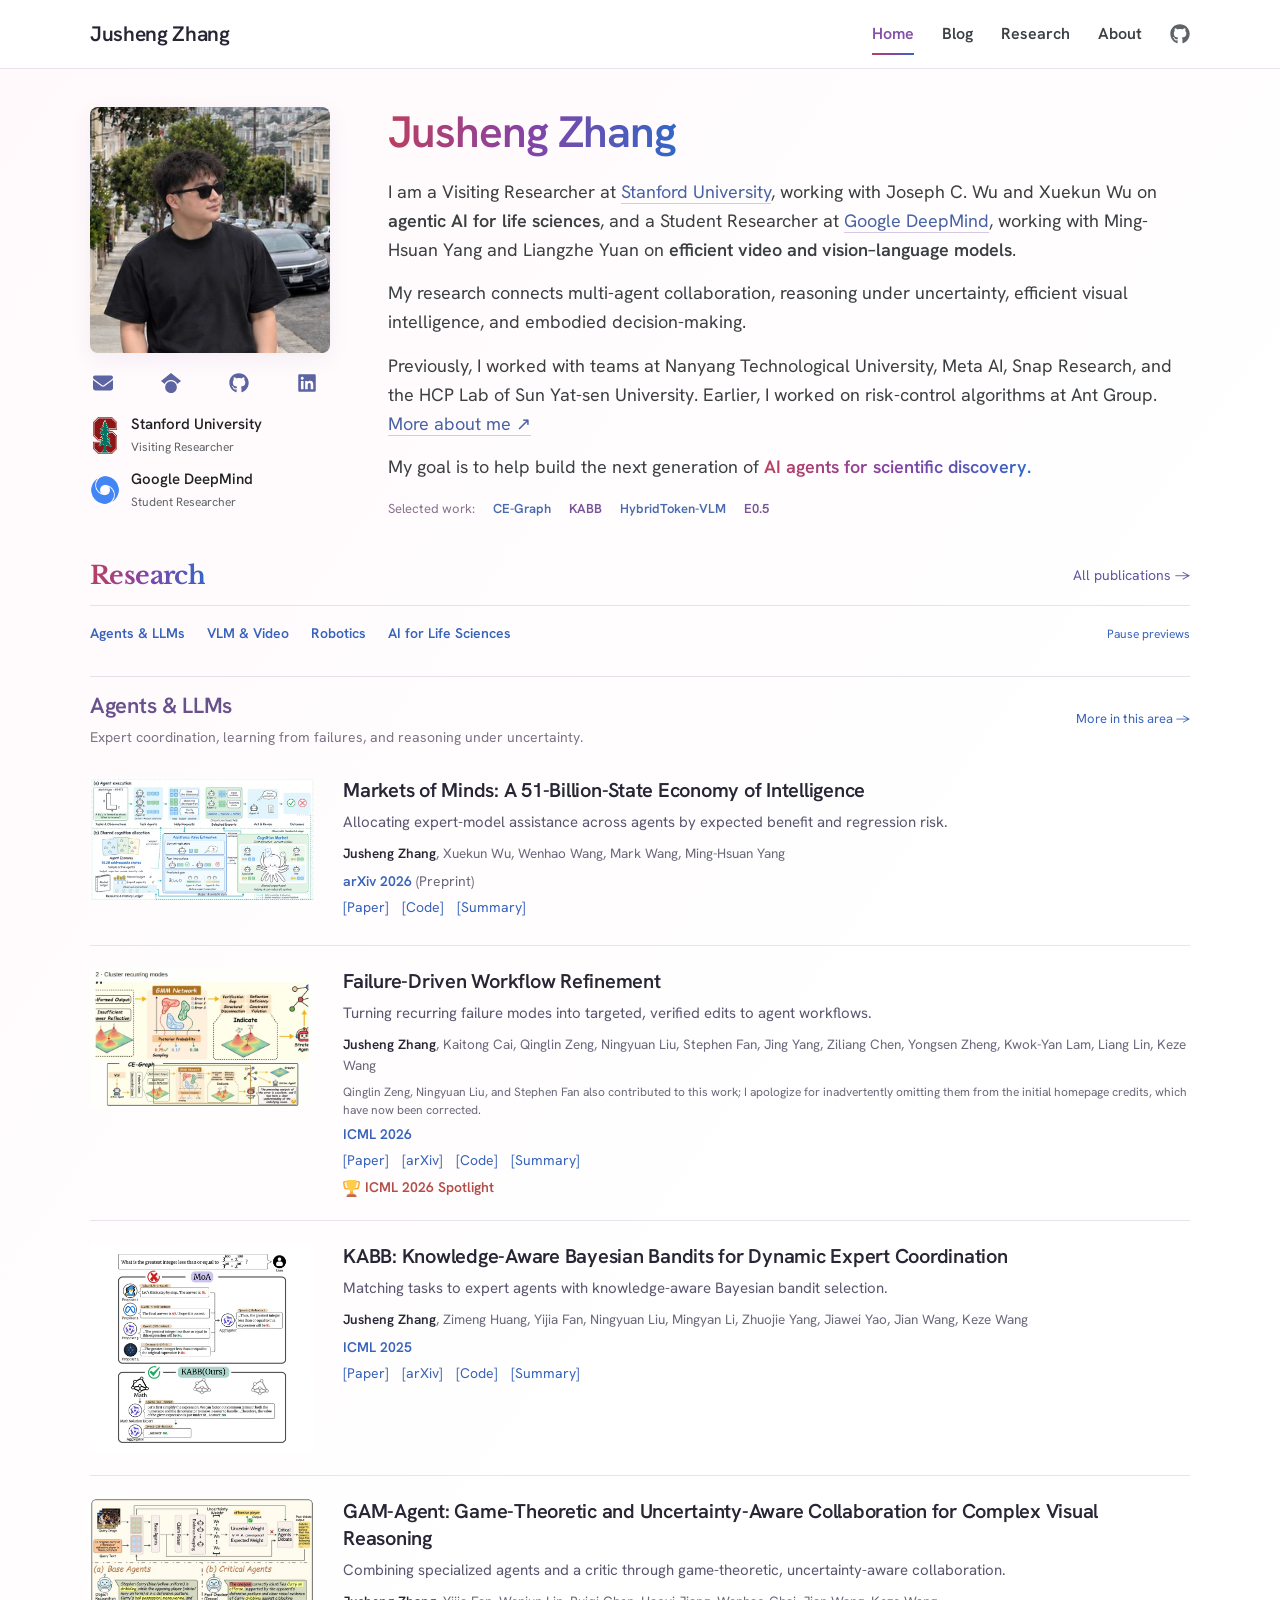
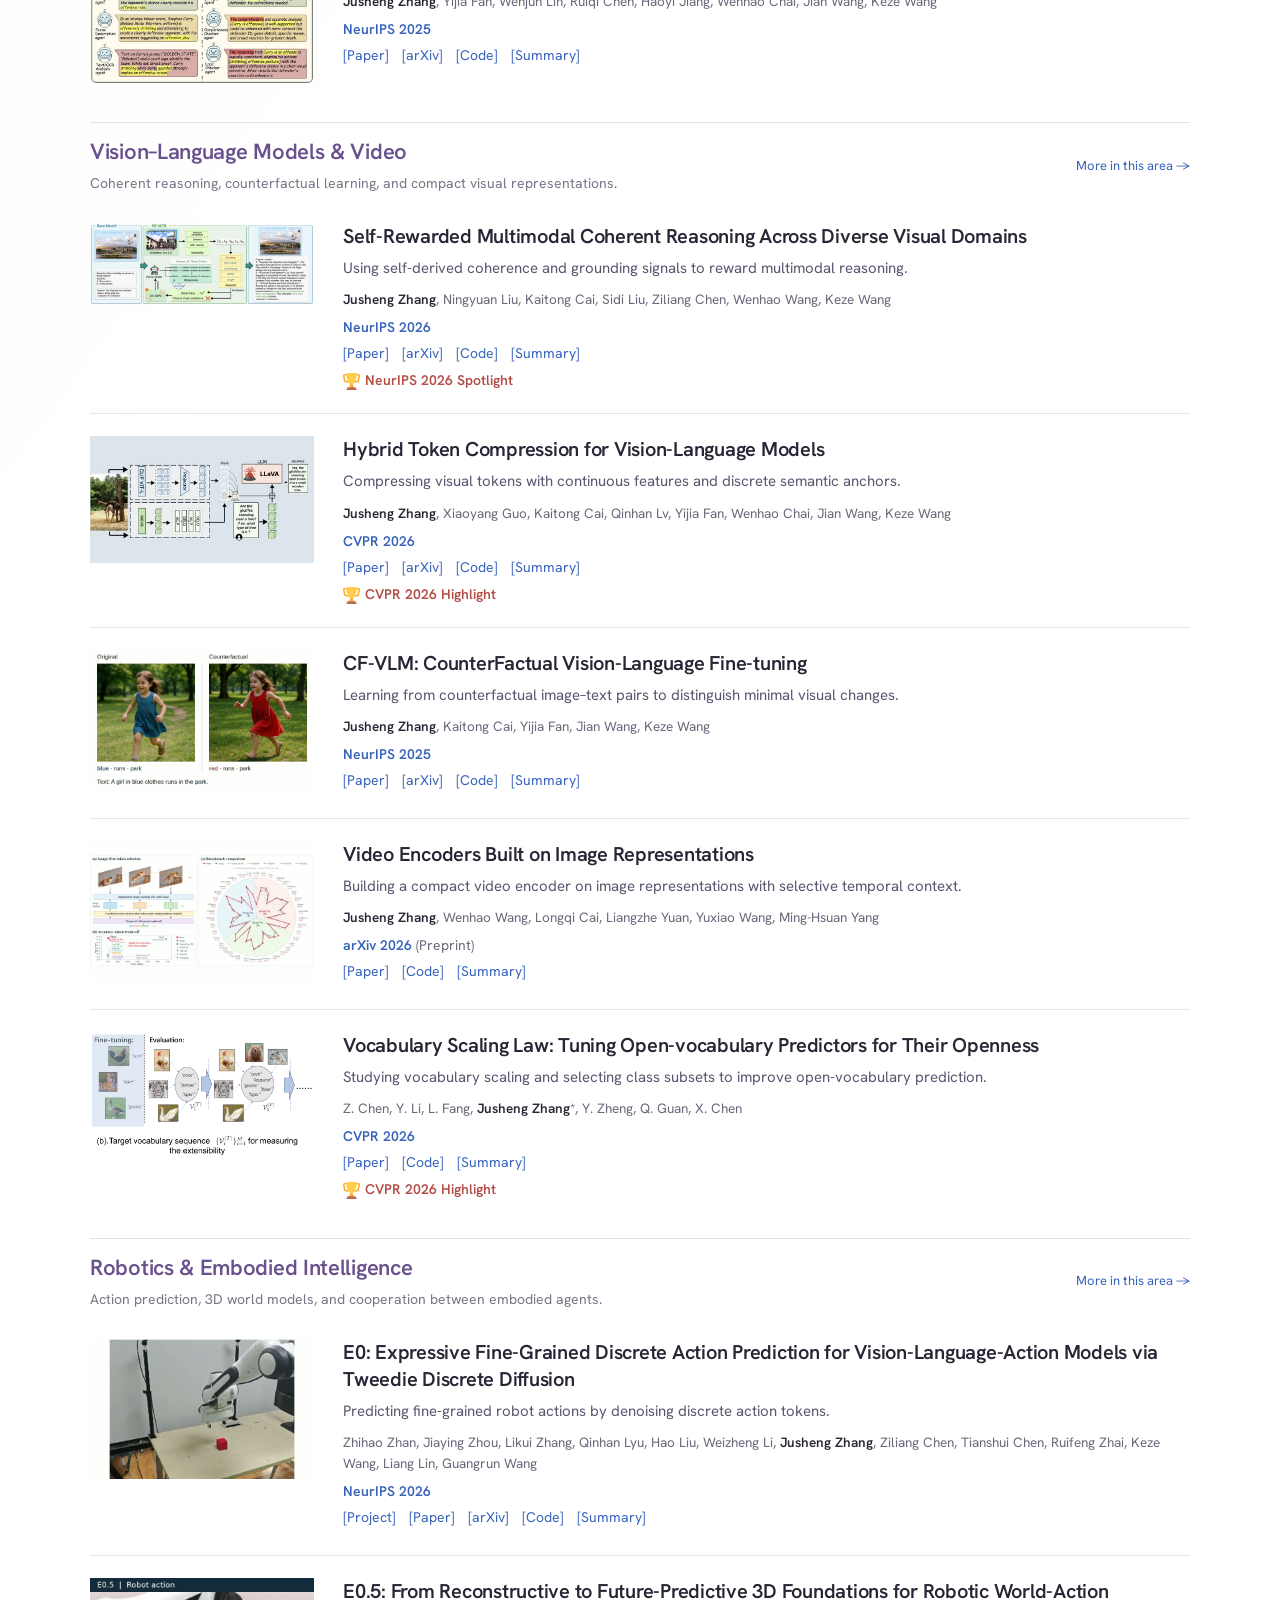
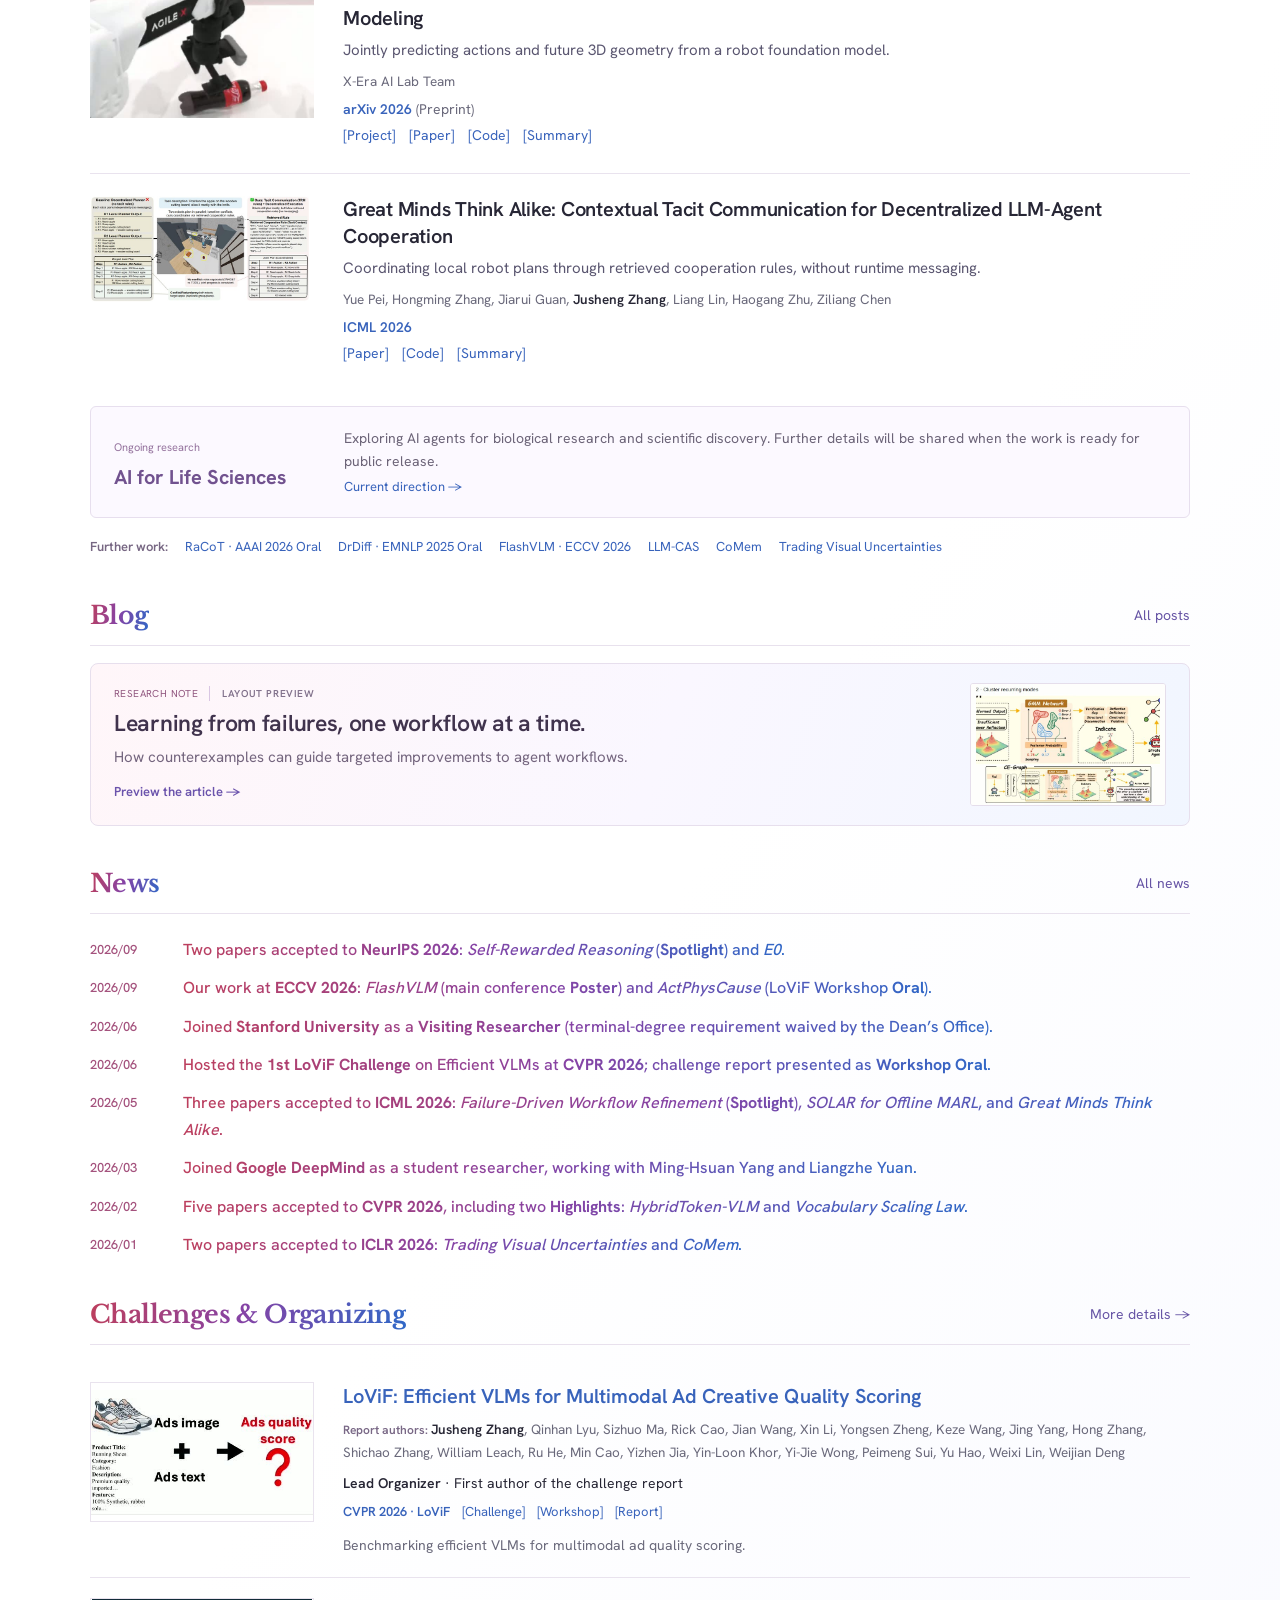
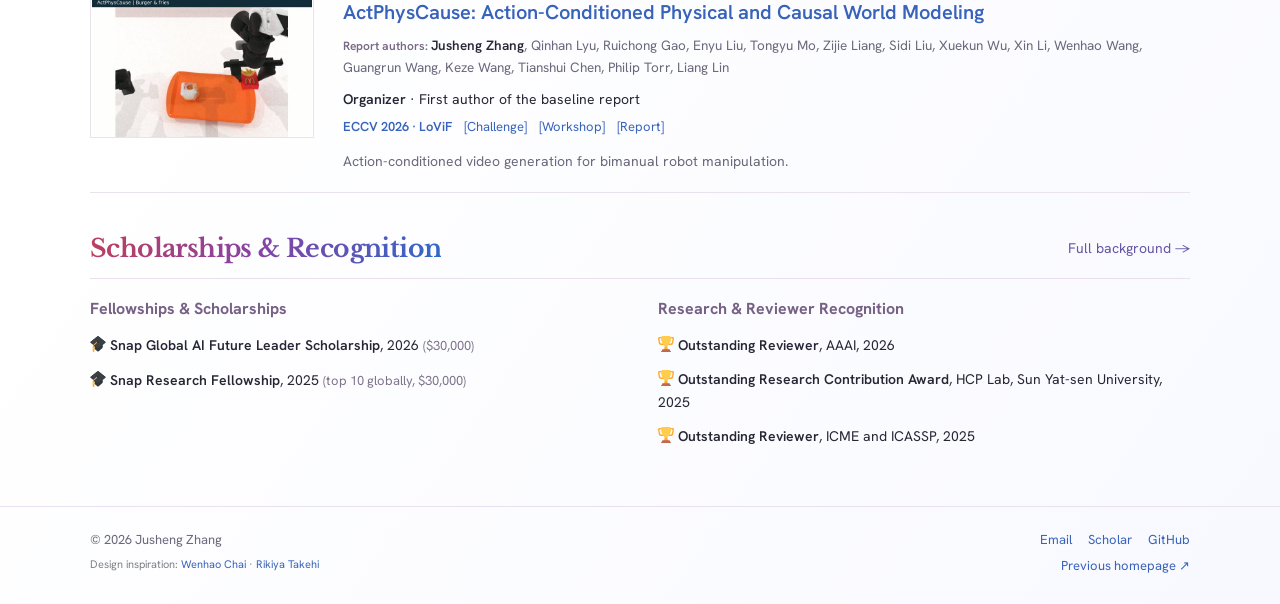
==== index.html @ 1786f86d "Restore the warmer gradient palette without the header stripe" ====
<!doctype html>
<html lang="en"><head><meta charset="utf-8"><meta name="viewport" content="width=device-width, initial-scale=1">
<meta name="robots" content="index, follow"><meta name="description" content="Jusheng Zhang — research on AI agents, multimodal intelligence, and scientific discovery.">
<link rel="canonical" href="https://jushengzhang.github.io/">
<meta name="theme-color" content="#ffffff"><title>Research &amp; writing · Jusheng Zhang</title>
<link rel="stylesheet" href="/style.css?v=e2bb0740c4"><script defer src="/site.js?v=6d56d5592b"></script><script defer src="/analytics.js?v=f3d20c3ef8"></script></head>
<body class="home-page"><a class="skip" href="#content">Skip to content</a>
<header class="site-header"><div class="shell header-inner"><a class="wordmark" href="/">Jusheng Zhang</a><nav class="nav" aria-label="Main navigation"><a href="/" aria-current="page">Home</a><a href="/posts/">Blog</a><a href="/research/">Research</a><a href="/about/">About</a><a class="nav-github" href="https://github.com/jushengzhang" aria-label="GitHub"><svg aria-hidden="true" focusable="false" viewbox="0 0 496 512" xmlns="http://www.w3.org/2000/svg"><!--! Font Awesome Free 6.7.2 by @fontawesome - https://fontawesome.com License - https://fontawesome.com/license/free (Icons: CC BY 4.0, Fonts: SIL OFL 1.1, Code: MIT License) Copyright 2024 Fonticons, Inc. --><path d="M165.9 397.4c0 2-2.3 3.6-5.2 3.6-3.3.3-5.6-1.3-5.6-3.6 0-2 2.3-3.6 5.2-3.6 3-.3 5.6 1.3 5.6 3.6zm-31.1-4.5c-.7 2 1.3 4.3 4.3 4.9 2.6 1 5.6 0 6.2-2s-1.3-4.3-4.3-5.2c-2.6-.7-5.5.3-6.2 2.3zm44.2-1.7c-2.9.7-4.9 2.6-4.6 4.9.3 2 2.9 3.3 5.9 2.6 2.9-.7 4.9-2.6 4.6-4.6-.3-1.9-3-3.2-5.9-2.9zM244.8 8C106.1 8 0 113.3 0 252c0 110.9 69.8 205.8 169.5 239.2 12.8 2.3 17.3-5.6 17.3-12.1 0-6.2-.3-40.4-.3-61.4 0 0-70 15-84.7-29.8 0 0-11.4-29.1-27.8-36.6 0 0-22.9-15.7 1.6-15.4 0 0 24.9 2 38.6 25.8 21.9 38.6 58.6 27.5 72.9 20.9 2.3-16 8.8-27.1 16-33.7-55.9-6.2-112.3-14.3-112.3-110.5 0-27.5 7.6-41.3 23.6-58.9-2.6-6.5-11.1-33.3 2.6-67.9 20.9-6.5 69 27 69 27 20-5.6 41.5-8.5 62.8-8.5s42.8 2.9 62.8 8.5c0 0 48.1-33.6 69-27 13.7 34.7 5.2 61.4 2.6 67.9 16 17.7 25.8 31.5 25.8 58.9 0 96.5-58.9 104.2-114.8 110.5 9.2 7.9 17 22.9 17 46.4 0 33.7-.3 75.4-.3 83.6 0 6.5 4.6 14.4 17.3 12.1C428.2 457.8 496 362.9 496 252 496 113.3 383.5 8 244.8 8zM97.2 352.9c-1.3 1-1 3.3.7 5.2 1.6 1.6 3.9 2.3 5.2 1 1.3-1 1-3.3-.7-5.2-1.6-1.6-3.9-2.3-5.2-1zm-10.8-8.1c-.7 1.3.3 2.9 2.3 3.9 1.6 1 3.6.7 4.3-.7.7-1.3-.3-2.9-2.3-3.9-2-.6-3.6-.3-4.3.7zm32.4 35.6c-1.6 1.3-1 4.3 1.3 6.2 2.3 2.3 5.2 2.6 6.5 1 1.3-1.3.7-4.3-1.3-6.2-2.2-2.3-5.2-2.6-6.5-1zm-11.4-14.7c-1.6 1-1.6 3.6 0 5.9 1.6 2.3 4.3 3.3 5.6 2.3 1.6-1.3 1.6-3.9 0-6.2-1.4-2.3-4-3.3-5.6-2z"></path></svg></a></nav></div></header>
<main id="content"><div class="shell"><section class="profile" id="home" aria-labelledby="home-title">
<aside class="profile-sidebar"><button class="profile-photo-frame figure-open" type="button" aria-label="View full portrait of Jusheng Zhang" data-full="/assets/photo.jpg" data-title="Jusheng Zhang"><img class="profile-photo" src="/assets/photo.jpg" width="1079" height="1458" alt="Portrait of Jusheng Zhang" fetchpriority="high"></button><div class="profile-social" aria-label="Personal links"><a href="mailto:jusheng@stanford.edu" aria-label="Email" title="Email"><svg aria-hidden="true" focusable="false" viewbox="0 0 512 512" xmlns="http://www.w3.org/2000/svg"><!--! Font Awesome Free 6.7.2 by @fontawesome - https://fontawesome.com License - https://fontawesome.com/license/free (Icons: CC BY 4.0, Fonts: SIL OFL 1.1, Code: MIT License) Copyright 2024 Fonticons, Inc. --><path d="M48 64C21.5 64 0 85.5 0 112c0 15.1 7.1 29.3 19.2 38.4L236.8 313.6c11.4 8.5 27 8.5 38.4 0L492.8 150.4c12.1-9.1 19.2-23.3 19.2-38.4c0-26.5-21.5-48-48-48L48 64zM0 176L0 384c0 35.3 28.7 64 64 64l384 0c35.3 0 64-28.7 64-64l0-208L294.4 339.2c-22.8 17.1-54 17.1-76.8 0L0 176z"></path></svg></a><a href="https://scholar.google.com/citations?user=-EvMmxoAAAAJ" aria-label="Google Scholar" title="Google Scholar"><svg aria-hidden="true" focusable="false" viewbox="0 0 512 512" xmlns="http://www.w3.org/2000/svg"><!--! Font Awesome Free 6.7.2 by @fontawesome - https://fontawesome.com License - https://fontawesome.com/license/free (Icons: CC BY 4.0, Fonts: SIL OFL 1.1, Code: MIT License) Copyright 2024 Fonticons, Inc. --><path d="M390.9 298.5c0 0 0 .1 .1 .1c9.2 19.4 14.4 41.1 14.4 64C405.3 445.1 338.5 512 256 512s-149.3-66.9-149.3-149.3c0-22.9 5.2-44.6 14.4-64h0c1.7-3.6 3.6-7.2 5.6-10.7c4.4-7.6 9.4-14.7 15-21.3c27.4-32.6 68.5-53.3 114.4-53.3c33.6 0 64.6 11.1 89.6 29.9c9.1 6.9 17.4 14.7 24.8 23.5c5.6 6.6 10.6 13.8 15 21.3c2 3.4 3.8 7 5.5 10.5zm26.4-18.8c-30.1-58.4-91-98.4-161.3-98.4s-131.2 40-161.3 98.4L0 202.7 256 0 512 202.7l-94.7 77.1z"></path></svg></a><a href="https://github.com/jushengzhang" aria-label="GitHub" title="GitHub"><svg aria-hidden="true" focusable="false" viewbox="0 0 496 512" xmlns="http://www.w3.org/2000/svg"><!--! Font Awesome Free 6.7.2 by @fontawesome - https://fontawesome.com License - https://fontawesome.com/license/free (Icons: CC BY 4.0, Fonts: SIL OFL 1.1, Code: MIT License) Copyright 2024 Fonticons, Inc. --><path d="M165.9 397.4c0 2-2.3 3.6-5.2 3.6-3.3.3-5.6-1.3-5.6-3.6 0-2 2.3-3.6 5.2-3.6 3-.3 5.6 1.3 5.6 3.6zm-31.1-4.5c-.7 2 1.3 4.3 4.3 4.9 2.6 1 5.6 0 6.2-2s-1.3-4.3-4.3-5.2c-2.6-.7-5.5.3-6.2 2.3zm44.2-1.7c-2.9.7-4.9 2.6-4.6 4.9.3 2 2.9 3.3 5.9 2.6 2.9-.7 4.9-2.6 4.6-4.6-.3-1.9-3-3.2-5.9-2.9zM244.8 8C106.1 8 0 113.3 0 252c0 110.9 69.8 205.8 169.5 239.2 12.8 2.3 17.3-5.6 17.3-12.1 0-6.2-.3-40.4-.3-61.4 0 0-70 15-84.7-29.8 0 0-11.4-29.1-27.8-36.6 0 0-22.9-15.7 1.6-15.4 0 0 24.9 2 38.6 25.8 21.9 38.6 58.6 27.5 72.9 20.9 2.3-16 8.8-27.1 16-33.7-55.9-6.2-112.3-14.3-112.3-110.5 0-27.5 7.6-41.3 23.6-58.9-2.6-6.5-11.1-33.3 2.6-67.9 20.9-6.5 69 27 69 27 20-5.6 41.5-8.5 62.8-8.5s42.8 2.9 62.8 8.5c0 0 48.1-33.6 69-27 13.7 34.7 5.2 61.4 2.6 67.9 16 17.7 25.8 31.5 25.8 58.9 0 96.5-58.9 104.2-114.8 110.5 9.2 7.9 17 22.9 17 46.4 0 33.7-.3 75.4-.3 83.6 0 6.5 4.6 14.4 17.3 12.1C428.2 457.8 496 362.9 496 252 496 113.3 383.5 8 244.8 8zM97.2 352.9c-1.3 1-1 3.3.7 5.2 1.6 1.6 3.9 2.3 5.2 1 1.3-1 1-3.3-.7-5.2-1.6-1.6-3.9-2.3-5.2-1zm-10.8-8.1c-.7 1.3.3 2.9 2.3 3.9 1.6 1 3.6.7 4.3-.7.7-1.3-.3-2.9-2.3-3.9-2-.6-3.6-.3-4.3.7zm32.4 35.6c-1.6 1.3-1 4.3 1.3 6.2 2.3 2.3 5.2 2.6 6.5 1 1.3-1.3.7-4.3-1.3-6.2-2.2-2.3-5.2-2.6-6.5-1zm-11.4-14.7c-1.6 1-1.6 3.6 0 5.9 1.6 2.3 4.3 3.3 5.6 2.3 1.6-1.3 1.6-3.9 0-6.2-1.4-2.3-4-3.3-5.6-2z"></path></svg></a><a href="https://www.linkedin.com/in/%E5%B7%A8%E5%A3%B0-%E5%BC%A0-50510b1b8/" aria-label="LinkedIn" title="LinkedIn"><svg aria-hidden="true" focusable="false" viewbox="0 0 448 512" xmlns="http://www.w3.org/2000/svg"><!--! Font Awesome Free 6.7.2 by @fontawesome - https://fontawesome.com License - https://fontawesome.com/license/free (Icons: CC BY 4.0, Fonts: SIL OFL 1.1, Code: MIT License) Copyright 2024 Fonticons, Inc. --><path d="M416 32H31.9C14.3 32 0 46.5 0 64.3v383.4C0 465.5 14.3 480 31.9 480H416c17.6 0 32-14.5 32-32.3V64.3c0-17.8-14.4-32.3-32-32.3zM135.4 416H69V202.2h66.5V416zm-33.2-243c-21.3 0-38.5-17.3-38.5-38.5S80.9 96 102.2 96c21.2 0 38.5 17.3 38.5 38.5 0 21.3-17.2 38.5-38.5 38.5zm282.1 243h-66.4V312c0-24.8-.5-56.7-34.5-56.7-34.6 0-39.9 27-39.9 54.9V416h-66.4V202.2h63.7v29.2h.9c8.9-16.8 30.6-34.5 62.9-34.5 67.2 0 79.7 44.3 79.7 101.9V416z"></path></svg></a></div><div class="affiliations"><div class="affiliation"><img src="/assets/logo-stanford.png" alt="Stanford University" width="35" height="43"><div><a href="https://www.stanford.edu/">Stanford University</a><span>Visiting Researcher</span></div></div><div class="affiliation"><img src="/assets/logo-gdm.png" alt="Google DeepMind" width="35" height="35"><div><a href="https://deepmind.google/">Google DeepMind</a><span>Student Researcher</span></div></div></div></aside>
<div class="profile-copy"><h1 id="home-title">Jusheng Zhang</h1><p>I am a Visiting Researcher at <a href="https://www.stanford.edu/">Stanford University</a>, working with Joseph C. Wu and Xuekun Wu on <strong>agentic AI for life sciences</strong>, and a Student Researcher at <a href="https://deepmind.google/">Google DeepMind</a>, working with Ming-Hsuan Yang and Liangzhe Yuan on <strong>efficient video and vision–language models</strong>.</p><p>My research connects multi-agent collaboration, reasoning under uncertainty, efficient visual intelligence, and embodied decision-making.</p><p>Previously, I worked with teams at Nanyang Technological University, Meta AI, Snap Research, and the HCP Lab of Sun Yat-sen University. Earlier, I worked on risk-control algorithms at Ant Group. <a href="/about/">More about me ↗</a></p><p>My goal is to help build the next generation of <strong>AI agents for scientific discovery.</strong></p><nav class="research-topics" aria-label="Selected work"><span>Selected work:</span><a href="#pub-c1">CE-Graph</a><a href="#pub-c6">KABB</a><a href="#pub-c11">HybridToken-VLM</a><a href="#pub-m3">E0.5</a></nav></div></section>
<section class="page-section home-research" id="research" aria-labelledby="selected-title">
<div class="section-heading"><h2 id="selected-title">Research</h2><a class="subtle-link" href="/research/">All publications →</a></div>
<div class="research-jump"><nav aria-label="Explore featured research"><a href="#research-agents">Agents &amp; LLMs</a><a href="#research-vlm">VLM &amp; Video</a><a href="#research-robotics">Robotics</a><a href="#science">AI for Life Sciences</a></nav><button class="text-button" type="button" data-motion-toggle aria-pressed="false">Pause previews</button></div>
<section class="research-domain" id="research-agents" aria-labelledby="heading-agents">
    <header class="domain-heading"><div><h3 id="heading-agents">Agents &amp; LLMs</h3><p>Expert coordination, learning from failures, and reasoning under uncertainty.</p></div><a href="/research/?topic=agents">More in this area →</a></header>
    <ul class="pubs"><li class="pub" data-domain="agents" data-hl="0" id="pub-m4"><div class="fig"><button aria-label="Enlarge figure for Markets of Minds: A 51-Billion-State Economy of Intelligence" class="figure-open" data-caption="Markets of Minds: task execution, pre-execution value estimation, expert allocation, and resource accounting." data-full="/assets/m4-full.jpg" data-paper="https://arxiv.org/abs/2610.32190" data-source="https://arxiv.org/pdf/2610.32190#page=4" data-source-label="Original figure ↗" data-title="Markets of Minds: A 51-Billion-State Economy of Intelligence" type="button"><img alt="Markets of Minds: A 51-Billion-State Economy of Intelligence — research figure" decoding="async" height="892" loading="lazy" src="/assets/m4.jpg" width="1600"/></button></div><div class="body"><h4 class="title"><a href="https://arxiv.org/abs/2610.32190">Markets of Minds: A 51-Billion-State Economy of Intelligence</a></h4><p class="research-takeaway">Allocating expert-model assistance across agents by expected benefit and regression risk.</p><p class="authors"><b>Jusheng Zhang</b>, Xuekun Wu, Wenhao Wang, Mark Wang, Ming-Hsuan Yang</p><p class="venue"><b><a href="https://arxiv.org/abs/2610.32190">arXiv 2026</a></b> <span class="status">(Preprint)</span></p><p class="pub-links"><a href="https://arxiv.org/abs/2610.32190">[Paper]</a> <span class="code-label">[Code]</span> <button aria-controls="summary-m4" aria-expanded="false" class="summary-toggle" type="button">[Summary]</button></p><p class="summary" hidden="" id="summary-m4">Treats expert-model assistance across a population of agents as a constrained allocation problem, scoring each agent-service pair by expected gain minus regression risk before any expert output is observed.</p></div></li><li class="pub" data-domain="agents" data-hl="1" id="pub-c1"><div class="fig motion-figure"><button aria-label="Enlarge figure for Failure-Driven Workflow Refinement" class="figure-open" data-caption="CE-Graph: converting execution failures into signatures, recurring failure modes, and targeted workflow edits." data-full="/assets/c1-full.jpg" data-paper="https://arxiv.org/html/2510.10035" data-preview-caption="Original CE-Graph Figure 2: failure signatures, recurring failure modes, and targeted Propose-and-Verify graph edits. The upper view enlarges each region while the original workflow overview remains visible below. All graphics are from the paper." data-preview-source="https://arxiv.org/html/2510.10035v1" data-source="https://arxiv.org/html/2510.10035v1/main_flow.png" data-source-label="Original figure ↗" data-title="Failure-Driven Workflow Refinement" type="button"><img alt="Failure-Driven Workflow Refinement — animated preview" class="motion-poster" decoding="async" height="400" loading="lazy" src="/assets/c1-poster.jpg" width="640"/><video aria-hidden="true" class="paper-motion" data-src="/assets/preview-c1.mp4" disablepictureinpicture="" loop="" muted="" playsinline="" poster="/assets/c1-poster.jpg" preload="none"></video></button></div><div class="body"><h4 class="title"><span class="fire"><svg aria-hidden="true" class="inline-icon" viewbox="0 0 36 36" xmlns="http://www.w3.org/2000/svg"><path d="M35 19c0-2.062-.367-4.039-1.04-5.868-.46 5.389-3.333 8.157-6.335 6.868-2.812-1.208-.917-5.917-.777-8.164.236-3.809-.012-8.169-6.931-11.794 2.875 5.5.333 8.917-2.333 9.125-2.958.231-5.667-2.542-4.667-7.042-3.238 2.386-3.332 6.402-2.333 9 1.042 2.708-.042 4.958-2.583 5.208-2.84.28-4.418-3.041-2.963-8.333C2.52 10.965 1 14.805 1 19c0 9.389 7.611 17 17 17s17-7.611 17-17z" fill="#F4900C"></path><path d="M28.394 23.999c.148 3.084-2.561 4.293-4.019 3.709-2.106-.843-1.541-2.291-2.083-5.291s-2.625-5.083-5.708-6c2.25 6.333-1.247 8.667-3.08 9.084-1.872.426-3.753-.001-3.968-4.007C7.352 23.668 6 26.676 6 30c0 .368.023.73.055 1.09C9.125 34.124 13.342 36 18 36s8.875-1.876 11.945-4.91c.032-.36.055-.722.055-1.09 0-2.187-.584-4.236-1.606-6.001z" fill="#FFCC4D"></path></svg></span><a href="https://openreview.net/forum?id=GbYHY1RVUa">Failure-Driven Workflow Refinement</a></h4><p class="research-takeaway">Turning recurring failure modes into targeted, verified edits to agent workflows.</p><p class="authors"><b>Jusheng Zhang</b>, Kaitong Cai, Qinglin Zeng, Ningyuan Liu, Stephen Fan, Jing Yang, Ziliang Chen, Yongsen Zheng, Kwok-Yan Lam, Liang Lin, Keze Wang</p><p class="author-note">Qinglin Zeng, Ningyuan Liu, and Stephen Fan also contributed to this work; I apologize for inadvertently omitting them from the initial homepage credits, which have now been corrected.</p><p class="venue"><b><a href="https://openreview.net/forum?id=GbYHY1RVUa">ICML 2026</a></b></p><p class="pub-links"><a href="https://openreview.net/forum?id=GbYHY1RVUa">[Paper]</a> <a href="https://arxiv.org/abs/2510.10035">[arXiv]</a> <a href="https://github.com/jushengzhang/CE-Graph">[Code]</a> <button aria-controls="summary-c1" aria-expanded="false" class="summary-toggle" type="button">[Summary]</button></p><p class="award"><svg aria-hidden="true" class="inline-icon" viewbox="0 0 36 36" xmlns="http://www.w3.org/2000/svg"><path d="M5.123 5h6C12.227 5 13 4.896 13 6V4c0-1.104-.773-2-1.877-2h-8c-2 0-3.583 2.125-3 5 0 0 1.791 9.375 1.917 9.958C2.373 18.5 4.164 20 6.081 20h6.958c1.105 0-.039-1.896-.039-3v-2c0 1.104-.773 2-1.877 2h-4c-1.104 0-1.833-1.042-2-2S3.539 7.667 3.539 7.667C3.206 5.75 4.018 5 5.123 5zm25.812 0h-6C23.831 5 22 4.896 22 6V4c0-1.104 1.831-2 2.935-2h8c2 0 3.584 2.125 3 5 0 0-1.633 9.419-1.771 10-.354 1.5-2.042 3-4 3h-7.146C21.914 20 22 18.104 22 17v-2c0 1.104 1.831 2 2.935 2h4c1.104 0 1.834-1.042 2-2s1.584-7.333 1.584-7.333C32.851 5.75 32.04 5 30.935 5zM20.832 22c0-6.958-2.709 0-2.709 0s-3-6.958-3 0-3.291 10-3.291 10h12.292c-.001 0-3.292-3.042-3.292-10z" fill="#FFAC33"></path><path d="M29.123 6.577c0 6.775-6.77 18.192-11 18.192-4.231 0-11-11.417-11-18.192 0-5.195 1-6.319 3-6.319 1.374 0 6.025-.027 8-.027l7-.001c2.917-.001 4 .684 4 6.347z" fill="#FFCC4D"></path><path d="M27 33c0 1.104.227 2-.877 2h-16C9.018 35 9 34.104 9 33v-1c0-1.104 1.164-2 2.206-2h13.917c1.042 0 1.877.896 1.877 2v1z" fill="#C1694F"></path><path d="M29 34.625c0 .76.165 1.375-1.252 1.375H8.498C7.206 36 7 35.385 7 34.625v-.25C7 33.615 7.738 33 8.498 33h19.25c.759 0 1.252.615 1.252 1.375v.25z" fill="#C1694F"></path></svg>ICML 2026 Spotlight</p><p class="summary" hidden="" id="summary-c1">Reframes LLM workflow optimization as reducing a workflow's expected failure mass: CE-Graph clusters counterexamples into failure modes and applies verified graph edits that shrink them.</p></div></li><li class="pub" data-domain="agents" data-hl="1" id="pub-c6"><div class="fig"><button aria-label="Enlarge figure for KABB: Knowledge-Aware Bayesian Bandits for Dynamic Expert Coordination" class="figure-open" data-caption="Original paper figure: MoA aggregates conflicting proposals into 81 (incorrect); KABB uses knowledge-aware expert selection to obtain 80 (correct) on the same mathematical case." data-full="/assets/c6-paper-case-original-full.jpg" data-paper="https://arxiv.org/html/2502.07350" data-source="https://arxiv.org/html/2502.07350v2/Frame_396.png" data-source-label="Original figure ↗" data-title="KABB: Knowledge-Aware Bayesian Bandits for Dynamic Expert Coordination" type="button"><img alt="KABB: Knowledge-Aware Bayesian Bandits for Dynamic Expert Coordination — research figure" decoding="async" height="1627" loading="lazy" src="/assets/c6-paper-case-original.jpg" width="1442"/></button></div><div class="body"><h4 class="title"><span class="fire"><svg aria-hidden="true" class="inline-icon" viewbox="0 0 36 36" xmlns="http://www.w3.org/2000/svg"><path d="M35 19c0-2.062-.367-4.039-1.04-5.868-.46 5.389-3.333 8.157-6.335 6.868-2.812-1.208-.917-5.917-.777-8.164.236-3.809-.012-8.169-6.931-11.794 2.875 5.5.333 8.917-2.333 9.125-2.958.231-5.667-2.542-4.667-7.042-3.238 2.386-3.332 6.402-2.333 9 1.042 2.708-.042 4.958-2.583 5.208-2.84.28-4.418-3.041-2.963-8.333C2.52 10.965 1 14.805 1 19c0 9.389 7.611 17 17 17s17-7.611 17-17z" fill="#F4900C"></path><path d="M28.394 23.999c.148 3.084-2.561 4.293-4.019 3.709-2.106-.843-1.541-2.291-2.083-5.291s-2.625-5.083-5.708-6c2.25 6.333-1.247 8.667-3.08 9.084-1.872.426-3.753-.001-3.968-4.007C7.352 23.668 6 26.676 6 30c0 .368.023.73.055 1.09C9.125 34.124 13.342 36 18 36s8.875-1.876 11.945-4.91c.032-.36.055-.722.055-1.09 0-2.187-.584-4.236-1.606-6.001z" fill="#FFCC4D"></path></svg></span><a href="https://proceedings.mlr.press/v267/zhang25aa.html">KABB: Knowledge-Aware Bayesian Bandits for Dynamic Expert Coordination</a></h4><p class="research-takeaway">Matching tasks to expert agents with knowledge-aware Bayesian bandit selection.</p><p class="authors"><b>Jusheng Zhang</b>, Zimeng Huang, Yijia Fan, Ningyuan Liu, Mingyan Li, Zhuojie Yang, Jiawei Yao, Jian Wang, Keze Wang</p><p class="venue"><b><a href="https://proceedings.mlr.press/v267/zhang25aa.html">ICML 2025</a></b></p><p class="pub-links"><a href="https://proceedings.mlr.press/v267/zhang25aa.html">[Paper]</a> <a href="https://arxiv.org/abs/2502.07350">[arXiv]</a> <a href="https://github.com/HCP-AI-Research-Lab/KABB">[Code]</a> <button aria-controls="summary-c6" aria-expanded="false" class="summary-toggle" type="button">[Summary]</button></p><p class="summary" hidden="" id="summary-c6">KABB selects which expert agents to use for a task via Thompson Sampling guided by a semantic knowledge-distance model, with dual adaptation that keeps expert representations current.</p></div></li><li class="pub" data-domain="agents" data-hl="1" id="pub-c5"><div class="fig"><button aria-label="Enlarge figure for GAM-Agent: Game-Theoretic and Uncertainty-Aware Collaboration for Complex Visual Reasoning" class="figure-open" data-caption="GAM-Agent: base-agent reasoning, evidence mapping, uncertainty assessment, and critic-guided collaboration." data-full="/assets/c5-full.jpg" data-paper="https://arxiv.org/html/2505.23399" data-source="https://arxiv.org/html/2505.23399v2/pipeline.png" data-source-label="Original figure ↗" data-title="GAM-Agent: Game-Theoretic and Uncertainty-Aware Collaboration for Complex Visual Reasoning" type="button"><img alt="GAM-Agent: Game-Theoretic and Uncertainty-Aware Collaboration for Complex Visual Reasoning — research figure" decoding="async" height="1500" loading="lazy" src="/assets/c5.jpg" width="1800"/></button></div><div class="body"><h4 class="title"><span class="fire"><svg aria-hidden="true" class="inline-icon" viewbox="0 0 36 36" xmlns="http://www.w3.org/2000/svg"><path d="M35 19c0-2.062-.367-4.039-1.04-5.868-.46 5.389-3.333 8.157-6.335 6.868-2.812-1.208-.917-5.917-.777-8.164.236-3.809-.012-8.169-6.931-11.794 2.875 5.5.333 8.917-2.333 9.125-2.958.231-5.667-2.542-4.667-7.042-3.238 2.386-3.332 6.402-2.333 9 1.042 2.708-.042 4.958-2.583 5.208-2.84.28-4.418-3.041-2.963-8.333C2.52 10.965 1 14.805 1 19c0 9.389 7.611 17 17 17s17-7.611 17-17z" fill="#F4900C"></path><path d="M28.394 23.999c.148 3.084-2.561 4.293-4.019 3.709-2.106-.843-1.541-2.291-2.083-5.291s-2.625-5.083-5.708-6c2.25 6.333-1.247 8.667-3.08 9.084-1.872.426-3.753-.001-3.968-4.007C7.352 23.668 6 26.676 6 30c0 .368.023.73.055 1.09C9.125 34.124 13.342 36 18 36s8.875-1.876 11.945-4.91c.032-.36.055-.722.055-1.09 0-2.187-.584-4.236-1.606-6.001z" fill="#FFCC4D"></path></svg></span><a href="https://proceedings.neurips.cc/paper_files/paper/2025/hash/d38512ba4121046784528ad9984af74a-Abstract-Conference.html">GAM-Agent: Game-Theoretic and Uncertainty-Aware Collaboration for Complex Visual Reasoning</a></h4><p class="research-takeaway">Combining specialized agents and a critic through game-theoretic, uncertainty-aware collaboration.</p><p class="authors"><b>Jusheng Zhang</b>, Yijia Fan, Wenjun Lin, Ruiqi Chen, Haoyi Jiang, Wenhao Chai, Jian Wang, Keze Wang</p><p class="venue"><b><a href="https://proceedings.neurips.cc/paper_files/paper/2025/hash/d38512ba4121046784528ad9984af74a-Abstract-Conference.html">NeurIPS 2025</a></b></p><p class="pub-links"><a href="https://proceedings.neurips.cc/paper_files/paper/2025/hash/d38512ba4121046784528ad9984af74a-Abstract-Conference.html">[Paper]</a> <a href="https://arxiv.org/abs/2505.23399">[arXiv]</a> <a href="https://github.com/jushengzhang/Gam-Agent">[Code]</a> <button aria-controls="summary-c5" aria-expanded="false" class="summary-toggle" type="button">[Summary]</button></p><p class="summary" hidden="" id="summary-c5">Base agents handle visual sub-tasks while a critic agent checks consistency; modeled as a non-zero-sum game, they exchange claims and uncertainties and debate when they disagree.</p></div></li></ul></section><section class="research-domain" id="research-vlm" aria-labelledby="heading-vlm">
    <header class="domain-heading"><div><h3 id="heading-vlm">Vision–Language Models &amp; Video</h3><p>Coherent reasoning, counterfactual learning, and compact visual representations.</p></div><a href="/research/?topic=vlm">More in this area →</a></header>
    <ul class="pubs"><li class="pub" data-domain="vlm" data-hl="1" id="pub-c2"><div class="fig"><button aria-label="Enlarge figure for Self-Rewarded Multimodal Coherent Reasoning Across Diverse Visual Domains" class="figure-open" data-caption="SR-MCR: multimodal reasoning with process-level self-rewards and reliability-aware policy updates." data-full="/assets/c2-full.jpg" data-paper="https://arxiv.org/html/2512.22545" data-source="https://arxiv.org/html/2512.22545v1/main.png" data-source-label="Original figure ↗" data-title="Self-Rewarded Multimodal Coherent Reasoning Across Diverse Visual Domains" type="button"><img alt="Self-Rewarded Multimodal Coherent Reasoning Across Diverse Visual Domains — research figure" decoding="async" height="660" loading="lazy" src="/assets/c2.jpg" width="1800"/></button></div><div class="body"><h4 class="title"><span class="fire"><svg aria-hidden="true" class="inline-icon" viewbox="0 0 36 36" xmlns="http://www.w3.org/2000/svg"><path d="M35 19c0-2.062-.367-4.039-1.04-5.868-.46 5.389-3.333 8.157-6.335 6.868-2.812-1.208-.917-5.917-.777-8.164.236-3.809-.012-8.169-6.931-11.794 2.875 5.5.333 8.917-2.333 9.125-2.958.231-5.667-2.542-4.667-7.042-3.238 2.386-3.332 6.402-2.333 9 1.042 2.708-.042 4.958-2.583 5.208-2.84.28-4.418-3.041-2.963-8.333C2.52 10.965 1 14.805 1 19c0 9.389 7.611 17 17 17s17-7.611 17-17z" fill="#F4900C"></path><path d="M28.394 23.999c.148 3.084-2.561 4.293-4.019 3.709-2.106-.843-1.541-2.291-2.083-5.291s-2.625-5.083-5.708-6c2.25 6.333-1.247 8.667-3.08 9.084-1.872.426-3.753-.001-3.968-4.007C7.352 23.668 6 26.676 6 30c0 .368.023.73.055 1.09C9.125 34.124 13.342 36 18 36s8.875-1.876 11.945-4.91c.032-.36.055-.722.055-1.09 0-2.187-.584-4.236-1.606-6.001z" fill="#FFCC4D"></path></svg></span><a href="https://neurips.cc/virtual/2026/poster/149029">Self-Rewarded Multimodal Coherent Reasoning Across Diverse Visual Domains</a></h4><p class="research-takeaway">Using self-derived coherence and grounding signals to reward multimodal reasoning.</p><p class="authors"><b>Jusheng Zhang</b>, Ningyuan Liu, Kaitong Cai, Sidi Liu, Ziliang Chen, Wenhao Wang, Keze Wang</p><p class="venue"><b><a href="https://neurips.cc/virtual/2026/poster/149029">NeurIPS 2026</a></b></p><p class="pub-links"><a href="https://neurips.cc/virtual/2026/poster/149029">[Paper]</a> <a href="https://arxiv.org/abs/2512.22545">[arXiv]</a> <span class="code-label">[Code]</span> <button aria-controls="summary-c2" aria-expanded="false" class="summary-toggle" type="button">[Summary]</button></p><p class="award"><svg aria-hidden="true" class="inline-icon" viewbox="0 0 36 36" xmlns="http://www.w3.org/2000/svg"><path d="M5.123 5h6C12.227 5 13 4.896 13 6V4c0-1.104-.773-2-1.877-2h-8c-2 0-3.583 2.125-3 5 0 0 1.791 9.375 1.917 9.958C2.373 18.5 4.164 20 6.081 20h6.958c1.105 0-.039-1.896-.039-3v-2c0 1.104-.773 2-1.877 2h-4c-1.104 0-1.833-1.042-2-2S3.539 7.667 3.539 7.667C3.206 5.75 4.018 5 5.123 5zm25.812 0h-6C23.831 5 22 4.896 22 6V4c0-1.104 1.831-2 2.935-2h8c2 0 3.584 2.125 3 5 0 0-1.633 9.419-1.771 10-.354 1.5-2.042 3-4 3h-7.146C21.914 20 22 18.104 22 17v-2c0 1.104 1.831 2 2.935 2h4c1.104 0 1.834-1.042 2-2s1.584-7.333 1.584-7.333C32.851 5.75 32.04 5 30.935 5zM20.832 22c0-6.958-2.709 0-2.709 0s-3-6.958-3 0-3.291 10-3.291 10h12.292c-.001 0-3.292-3.042-3.292-10z" fill="#FFAC33"></path><path d="M29.123 6.577c0 6.775-6.77 18.192-11 18.192-4.231 0-11-11.417-11-18.192 0-5.195 1-6.319 3-6.319 1.374 0 6.025-.027 8-.027l7-.001c2.917-.001 4 .684 4 6.347z" fill="#FFCC4D"></path><path d="M27 33c0 1.104.227 2-.877 2h-16C9.018 35 9 34.104 9 33v-1c0-1.104 1.164-2 2.206-2h13.917c1.042 0 1.877.896 1.877 2v1z" fill="#C1694F"></path><path d="M29 34.625c0 .76.165 1.375-1.252 1.375H8.498C7.206 36 7 35.385 7 34.625v-.25C7 33.615 7.738 33 8.498 33h19.25c.759 0 1.252.615 1.252 1.375v.25z" fill="#C1694F"></path></svg>NeurIPS 2026 Spotlight</p><p class="summary" hidden="" id="summary-c2">A label-free reinforcement learning framework that rewards multimodal LLM reasoning chains using five self-derived coherence and grounding signals, improving accuracy and step consistency without a critic.</p></div></li><li class="pub" data-domain="vlm" data-hl="1" id="pub-c11"><div class="fig motion-figure"><button aria-label="Enlarge figure for Hybrid Token Compression for Vision-Language Models" class="figure-open" data-caption="HybridToken-VLM: continuous visual features and discrete semantic anchors share a compact token bottleneck." data-full="/assets/c11-full.jpg" data-paper="https://openaccess.thecvf.com/content/CVPR2026/papers/Zhang_Hybrid_Token_Compression_for_Vision-Language_Models_CVPR_2026_paper.pdf" data-preview-caption="Token-compression method animation hosted on coauthor Jian Wang’s homepage. The paper title and publication entry retain the original Hybrid Token Compression work." data-preview-source="https://jianwang-cmu.github.io/" data-source="https://raw.githubusercontent.com/jushengzhang/HybridToken-VLM/main/assets/pipeline.png" data-source-label="Original figure ↗" data-title="Hybrid Token Compression for Vision-Language Models" type="button"><img alt="Hybrid Token Compression for Vision-Language Models — animated preview" class="motion-poster" decoding="async" height="400" loading="lazy" src="/assets/c11-poster.jpg" width="640"/><video aria-hidden="true" class="paper-motion" data-src="/assets/preview-c11.mp4" disablepictureinpicture="" loop="" muted="" playsinline="" poster="/assets/c11-poster.jpg" preload="none"></video></button></div><div class="body"><h4 class="title"><span class="fire"><svg aria-hidden="true" class="inline-icon" viewbox="0 0 36 36" xmlns="http://www.w3.org/2000/svg"><path d="M35 19c0-2.062-.367-4.039-1.04-5.868-.46 5.389-3.333 8.157-6.335 6.868-2.812-1.208-.917-5.917-.777-8.164.236-3.809-.012-8.169-6.931-11.794 2.875 5.5.333 8.917-2.333 9.125-2.958.231-5.667-2.542-4.667-7.042-3.238 2.386-3.332 6.402-2.333 9 1.042 2.708-.042 4.958-2.583 5.208-2.84.28-4.418-3.041-2.963-8.333C2.52 10.965 1 14.805 1 19c0 9.389 7.611 17 17 17s17-7.611 17-17z" fill="#F4900C"></path><path d="M28.394 23.999c.148 3.084-2.561 4.293-4.019 3.709-2.106-.843-1.541-2.291-2.083-5.291s-2.625-5.083-5.708-6c2.25 6.333-1.247 8.667-3.08 9.084-1.872.426-3.753-.001-3.968-4.007C7.352 23.668 6 26.676 6 30c0 .368.023.73.055 1.09C9.125 34.124 13.342 36 18 36s8.875-1.876 11.945-4.91c.032-.36.055-.722.055-1.09 0-2.187-.584-4.236-1.606-6.001z" fill="#FFCC4D"></path></svg></span><a href="https://openaccess.thecvf.com/content/CVPR2026/papers/Zhang_Hybrid_Token_Compression_for_Vision-Language_Models_CVPR_2026_paper.pdf">Hybrid Token Compression for Vision-Language Models</a></h4><p class="research-takeaway">Compressing visual tokens with continuous features and discrete semantic anchors.</p><p class="authors"><b>Jusheng Zhang</b>, Xiaoyang Guo, Kaitong Cai, Qinhan Lv, Yijia Fan, Wenhao Chai, Jian Wang, Keze Wang</p><p class="venue"><b><a href="https://openaccess.thecvf.com/content/CVPR2026/papers/Zhang_Hybrid_Token_Compression_for_Vision-Language_Models_CVPR_2026_paper.pdf">CVPR 2026</a></b></p><p class="pub-links"><a href="https://openaccess.thecvf.com/content/CVPR2026/papers/Zhang_Hybrid_Token_Compression_for_Vision-Language_Models_CVPR_2026_paper.pdf">[Paper]</a> <a href="https://arxiv.org/abs/2512.08240">[arXiv]</a> <a href="https://github.com/jushengzhang/HybridToken-VLM">[Code]</a> <button aria-controls="summary-c11" aria-expanded="false" class="summary-toggle" type="button">[Summary]</button></p><p class="award"><svg aria-hidden="true" class="inline-icon" viewbox="0 0 36 36" xmlns="http://www.w3.org/2000/svg"><path d="M5.123 5h6C12.227 5 13 4.896 13 6V4c0-1.104-.773-2-1.877-2h-8c-2 0-3.583 2.125-3 5 0 0 1.791 9.375 1.917 9.958C2.373 18.5 4.164 20 6.081 20h6.958c1.105 0-.039-1.896-.039-3v-2c0 1.104-.773 2-1.877 2h-4c-1.104 0-1.833-1.042-2-2S3.539 7.667 3.539 7.667C3.206 5.75 4.018 5 5.123 5zm25.812 0h-6C23.831 5 22 4.896 22 6V4c0-1.104 1.831-2 2.935-2h8c2 0 3.584 2.125 3 5 0 0-1.633 9.419-1.771 10-.354 1.5-2.042 3-4 3h-7.146C21.914 20 22 18.104 22 17v-2c0 1.104 1.831 2 2.935 2h4c1.104 0 1.834-1.042 2-2s1.584-7.333 1.584-7.333C32.851 5.75 32.04 5 30.935 5zM20.832 22c0-6.958-2.709 0-2.709 0s-3-6.958-3 0-3.291 10-3.291 10h12.292c-.001 0-3.292-3.042-3.292-10z" fill="#FFAC33"></path><path d="M29.123 6.577c0 6.775-6.77 18.192-11 18.192-4.231 0-11-11.417-11-18.192 0-5.195 1-6.319 3-6.319 1.374 0 6.025-.027 8-.027l7-.001c2.917-.001 4 .684 4 6.347z" fill="#FFCC4D"></path><path d="M27 33c0 1.104.227 2-.877 2h-16C9.018 35 9 34.104 9 33v-1c0-1.104 1.164-2 2.206-2h13.917c1.042 0 1.877.896 1.877 2v1z" fill="#C1694F"></path><path d="M29 34.625c0 .76.165 1.375-1.252 1.375H8.498C7.206 36 7 35.385 7 34.625v-.25C7 33.615 7.738 33 8.498 33h19.25c.759 0 1.252.615 1.252 1.375v.25z" fill="#C1694F"></path></svg>CVPR 2026 Highlight</p><p class="summary" hidden="" id="summary-c11">Compresses a VLM's hundreds of visual tokens into a single token by fusing continuous patch features with a few discrete semantic anchor tokens, retaining most benchmark performance.</p></div></li><li class="pub" data-domain="vlm" data-hl="1" id="pub-c16"><div class="fig motion-figure"><button aria-label="Enlarge figure for CF-VLM: CounterFactual Vision-Language Fine-tuning" class="figure-open" data-caption="CF-VLM: training with factual and counterfactual examples for stronger semantic discrimination." data-full="/assets/c16-full.jpg" data-paper="https://arxiv.org/html/2506.17267" data-preview-caption="Original training examples from CF-VLM Figure 2. The factual image and original text remain fixed; the counterfactual image changes clothing color, action, or scene. This is a presentation of the paper’s training samples, rather than a video of model predictions." data-preview-source="https://arxiv.org/html/2506.17267v1" data-source="https://arxiv.org/html/2506.17267v1/zhentamadefan.png" data-source-label="Original figure ↗" data-title="CF-VLM: CounterFactual Vision-Language Fine-tuning" type="button"><img alt="CF-VLM: CounterFactual Vision-Language Fine-tuning — animated preview" class="motion-poster" decoding="async" height="400" loading="lazy" src="/assets/c16-poster.jpg" width="640"/><video aria-hidden="true" class="paper-motion" data-src="/assets/preview-c16.mp4" disablepictureinpicture="" loop="" muted="" playsinline="" poster="/assets/c16-poster.jpg" preload="none"></video></button></div><div class="body"><h4 class="title"><span class="fire"><svg aria-hidden="true" class="inline-icon" viewbox="0 0 36 36" xmlns="http://www.w3.org/2000/svg"><path d="M35 19c0-2.062-.367-4.039-1.04-5.868-.46 5.389-3.333 8.157-6.335 6.868-2.812-1.208-.917-5.917-.777-8.164.236-3.809-.012-8.169-6.931-11.794 2.875 5.5.333 8.917-2.333 9.125-2.958.231-5.667-2.542-4.667-7.042-3.238 2.386-3.332 6.402-2.333 9 1.042 2.708-.042 4.958-2.583 5.208-2.84.28-4.418-3.041-2.963-8.333C2.52 10.965 1 14.805 1 19c0 9.389 7.611 17 17 17s17-7.611 17-17z" fill="#F4900C"></path><path d="M28.394 23.999c.148 3.084-2.561 4.293-4.019 3.709-2.106-.843-1.541-2.291-2.083-5.291s-2.625-5.083-5.708-6c2.25 6.333-1.247 8.667-3.08 9.084-1.872.426-3.753-.001-3.968-4.007C7.352 23.668 6 26.676 6 30c0 .368.023.73.055 1.09C9.125 34.124 13.342 36 18 36s8.875-1.876 11.945-4.91c.032-.36.055-.722.055-1.09 0-2.187-.584-4.236-1.606-6.001z" fill="#FFCC4D"></path></svg></span><a href="https://neurips.cc/virtual/2025/poster/120284">CF-VLM: CounterFactual Vision-Language Fine-tuning</a></h4><p class="research-takeaway">Learning from counterfactual image–text pairs to distinguish minimal visual changes.</p><p class="authors"><b>Jusheng Zhang</b>, Kaitong Cai, Yijia Fan, Jian Wang, Keze Wang</p><p class="venue"><b><a href="https://neurips.cc/virtual/2025/poster/120284">NeurIPS 2025</a></b></p><p class="pub-links"><a href="https://neurips.cc/virtual/2025/poster/120284">[Paper]</a> <a href="https://arxiv.org/abs/2506.17267">[arXiv]</a> <a href="https://github.com/HCP-AI-Research-Lab/CF-VLM/">[Code]</a> <button aria-controls="summary-c16" aria-expanded="false" class="summary-toggle" type="button">[Summary]</button></p><p class="summary" hidden="" id="summary-c16">Fine-tunes vision-language models with counterfactual image-text pairs so they stay aligned, distinguish factual from counterfactual scenes, and respond to minimal causal edits, improving compositional reasoning.</p></div></li><li class="pub" data-domain="vlm" data-hl="1" id="pub-m5"><div class="fig motion-figure"><button aria-label="Enlarge figure for Video Encoders Built on Image Representations" class="figure-open" data-caption="Image-first video encoding: preserve frame-level candidates, select a token budget, and add temporal context." data-full="/assets/m5-full.jpg" data-paper="https://arxiv.org/html/2610.06616" data-preview-caption="The original Figure 1 overview appears first, followed by the four cat-jump keyframes from Figure 2 with synchronized enlarged source-support patches. Patch coordinates come directly from the PDF illustration and indicate illustrative source support. The preview animates published keyframes rather than recovered continuous footage." data-preview-source="https://arxiv.org/html/2610.06616v1" data-source="https://arxiv.org/html/2610.06616v1/jusheng_image_1.png" data-source-label="Original figure ↗" data-title="Video Encoders Built on Image Representations" type="button"><img alt="Video Encoders Built on Image Representations — animated preview" class="motion-poster" decoding="async" height="400" loading="lazy" src="/assets/m5-poster.jpg" width="640"/><video aria-hidden="true" class="paper-motion" data-src="/assets/preview-m5.mp4" disablepictureinpicture="" loop="" muted="" playsinline="" poster="/assets/m5-poster.jpg" preload="none"></video></button></div><div class="body"><h4 class="title"><span class="fire"><svg aria-hidden="true" class="inline-icon" viewbox="0 0 36 36" xmlns="http://www.w3.org/2000/svg"><path d="M35 19c0-2.062-.367-4.039-1.04-5.868-.46 5.389-3.333 8.157-6.335 6.868-2.812-1.208-.917-5.917-.777-8.164.236-3.809-.012-8.169-6.931-11.794 2.875 5.5.333 8.917-2.333 9.125-2.958.231-5.667-2.542-4.667-7.042-3.238 2.386-3.332 6.402-2.333 9 1.042 2.708-.042 4.958-2.583 5.208-2.84.28-4.418-3.041-2.963-8.333C2.52 10.965 1 14.805 1 19c0 9.389 7.611 17 17 17s17-7.611 17-17z" fill="#F4900C"></path><path d="M28.394 23.999c.148 3.084-2.561 4.293-4.019 3.709-2.106-.843-1.541-2.291-2.083-5.291s-2.625-5.083-5.708-6c2.25 6.333-1.247 8.667-3.08 9.084-1.872.426-3.753-.001-3.968-4.007C7.352 23.668 6 26.676 6 30c0 .368.023.73.055 1.09C9.125 34.124 13.342 36 18 36s8.875-1.876 11.945-4.91c.032-.36.055-.722.055-1.09 0-2.187-.584-4.236-1.606-6.001z" fill="#FFCC4D"></path></svg></span><a href="https://arxiv.org/abs/2610.06616">Video Encoders Built on Image Representations</a></h4><p class="research-takeaway">Building a compact video encoder on image representations with selective temporal context.</p><p class="authors"><b>Jusheng Zhang</b>, Wenhao Wang, Longqi Cai, Liangzhe Yuan, Yuxiao Wang, Ming-Hsuan Yang</p><p class="venue"><b><a href="https://arxiv.org/abs/2610.06616">arXiv 2026</a></b> <span class="status">(Preprint)</span></p><p class="pub-links"><a href="https://arxiv.org/abs/2610.06616">[Paper]</a> <span class="code-label">[Code]</span> <button aria-controls="summary-m5" aria-expanded="false" class="summary-toggle" type="button">[Summary]</button></p><p class="summary" hidden="" id="summary-m5">Builds a compact video encoder on a frozen image encoder by selecting a fixed token budget across frames and adding temporal context only to selected tokens.</p></div></li><li class="pub" data-domain="vlm" data-hl="0" id="pub-c18"><div class="fig"><button aria-label="Enlarge figure for Vocabulary Scaling Law: Tuning Open-vocabulary Predictors for Their Openness" class="figure-open" data-caption="Open-vocabulary prediction: stability and extensibility under changes to the evaluation vocabulary." data-full="/assets/c18-full.jpg" data-paper="https://openaccess.thecvf.com/content/CVPR2026/papers/Chen_Vocabulary_Scaling_Law_Tuning_Open-vocabulary_Predictors_for_Their_Openness_CVPR_2026_paper.pdf" data-source="https://openaccess.thecvf.com/content/CVPR2026/papers/Chen_Vocabulary_Scaling_Law_Tuning_Open-vocabulary_Predictors_for_Their_Openness_CVPR_2026_paper.pdf#page=2" data-source-label="Original figure ↗" data-title="Vocabulary Scaling Law: Tuning Open-vocabulary Predictors for Their Openness" type="button"><img alt="Vocabulary Scaling Law: Tuning Open-vocabulary Predictors for Their Openness — research figure" decoding="async" height="442" loading="lazy" src="/assets/thumbnail-c18.svg" width="788"/></button></div><div class="body"><h4 class="title"><a href="https://openaccess.thecvf.com/content/CVPR2026/html/Chen_Vocabulary_Scaling_Law_Tuning_Open-vocabulary_Predictors_for_Their_Openness_CVPR_2026_paper.html">Vocabulary Scaling Law: Tuning Open-vocabulary Predictors for Their Openness</a></h4><p class="research-takeaway">Studying vocabulary scaling and selecting class subsets to improve open-vocabulary prediction.</p><p class="authors">Z. Chen, Y. Li, L. Fang, <b>Jusheng Zhang</b>*, Y. Zheng, Q. Guan, X. Chen</p><p class="venue"><b><a href="https://openaccess.thecvf.com/content/CVPR2026/html/Chen_Vocabulary_Scaling_Law_Tuning_Open-vocabulary_Predictors_for_Their_Openness_CVPR_2026_paper.html">CVPR 2026</a></b></p><p class="pub-links"><a href="https://openaccess.thecvf.com/content/CVPR2026/html/Chen_Vocabulary_Scaling_Law_Tuning_Open-vocabulary_Predictors_for_Their_Openness_CVPR_2026_paper.html">[Paper]</a> <span class="code-label">[Code]</span> <button aria-controls="summary-c18" aria-expanded="false" class="summary-toggle" type="button">[Summary]</button></p><p class="award"><svg aria-hidden="true" class="inline-icon" viewbox="0 0 36 36" xmlns="http://www.w3.org/2000/svg"><path d="M5.123 5h6C12.227 5 13 4.896 13 6V4c0-1.104-.773-2-1.877-2h-8c-2 0-3.583 2.125-3 5 0 0 1.791 9.375 1.917 9.958C2.373 18.5 4.164 20 6.081 20h6.958c1.105 0-.039-1.896-.039-3v-2c0 1.104-.773 2-1.877 2h-4c-1.104 0-1.833-1.042-2-2S3.539 7.667 3.539 7.667C3.206 5.75 4.018 5 5.123 5zm25.812 0h-6C23.831 5 22 4.896 22 6V4c0-1.104 1.831-2 2.935-2h8c2 0 3.584 2.125 3 5 0 0-1.633 9.419-1.771 10-.354 1.5-2.042 3-4 3h-7.146C21.914 20 22 18.104 22 17v-2c0 1.104 1.831 2 2.935 2h4c1.104 0 1.834-1.042 2-2s1.584-7.333 1.584-7.333C32.851 5.75 32.04 5 30.935 5zM20.832 22c0-6.958-2.709 0-2.709 0s-3-6.958-3 0-3.291 10-3.291 10h12.292c-.001 0-3.292-3.042-3.292-10z" fill="#FFAC33"></path><path d="M29.123 6.577c0 6.775-6.77 18.192-11 18.192-4.231 0-11-11.417-11-18.192 0-5.195 1-6.319 3-6.319 1.374 0 6.025-.027 8-.027l7-.001c2.917-.001 4 .684 4 6.347z" fill="#FFCC4D"></path><path d="M27 33c0 1.104.227 2-.877 2h-16C9.018 35 9 34.104 9 33v-1c0-1.104 1.164-2 2.206-2h13.917c1.042 0 1.877.896 1.877 2v1z" fill="#C1694F"></path><path d="M29 34.625c0 .76.165 1.375-1.252 1.375H8.498C7.206 36 7 35.385 7 34.625v-.25C7 33.615 7.738 33 8.498 33h19.25c.759 0 1.252.615 1.252 1.375v.25z" fill="#C1694F"></path></svg>CVPR 2026 Highlight</p><p class="summary" hidden="" id="summary-c18">Shows that an open-vocabulary classifier's robustness to new and distractor classes is bounded by its full-vocabulary performance, and fine-tunes on a submodularly chosen class subset.</p></div></li></ul></section><section class="research-domain" id="research-robotics" aria-labelledby="heading-robotics">
    <header class="domain-heading"><div><h3 id="heading-robotics">Robotics &amp; Embodied Intelligence</h3><p>Action prediction, 3D world models, and cooperation between embodied agents.</p></div><a href="/research/?topic=robotics">More in this area →</a></header>
    <ul class="pubs"><li class="pub" data-domain="robotics" data-hl="1" id="pub-c21"><div class="fig motion-figure"><button aria-label="Enlarge figure for E0: Expressive Fine-Grained Discrete Action Prediction for Vision-Language-Action Models via Tweedie Discrete Diffusion" class="figure-open" data-caption="E0: discrete diffusion over quantized action tokens for fine-grained robotic control." data-full="/assets/c21-full.jpg" data-paper="https://neurips.cc/virtual/2026/poster/154265" data-preview-caption="Official E0 real-world robot demonstration. One camera panel is excerpted from the project’s four-panel video; the source is labeled 4× speed." data-preview-source="https://doo-mon.github.io/e0web/" data-source="https://raw.githubusercontent.com/Doo-mon/e0/main/figs/e0.png" data-source-label="Original figure ↗" data-title="E0: Expressive Fine-Grained Discrete Action Prediction for Vision-Language-Action Models via Tweedie Discrete Diffusion" type="button"><img alt="E0: Expressive Fine-Grained Discrete Action Prediction for Vision-Language-Action Models via Tweedie Discrete Diffusion — animated preview" class="motion-poster" decoding="async" height="400" loading="lazy" src="/assets/c21-poster.jpg" width="640"/><video aria-hidden="true" class="paper-motion" data-src="/assets/preview-c21.mp4" disablepictureinpicture="" loop="" muted="" playsinline="" poster="/assets/c21-poster.jpg" preload="none"></video></button></div><div class="body"><h4 class="title"><span class="fire"><svg aria-hidden="true" class="inline-icon" viewbox="0 0 36 36" xmlns="http://www.w3.org/2000/svg"><path d="M35 19c0-2.062-.367-4.039-1.04-5.868-.46 5.389-3.333 8.157-6.335 6.868-2.812-1.208-.917-5.917-.777-8.164.236-3.809-.012-8.169-6.931-11.794 2.875 5.5.333 8.917-2.333 9.125-2.958.231-5.667-2.542-4.667-7.042-3.238 2.386-3.332 6.402-2.333 9 1.042 2.708-.042 4.958-2.583 5.208-2.84.28-4.418-3.041-2.963-8.333C2.52 10.965 1 14.805 1 19c0 9.389 7.611 17 17 17s17-7.611 17-17z" fill="#F4900C"></path><path d="M28.394 23.999c.148 3.084-2.561 4.293-4.019 3.709-2.106-.843-1.541-2.291-2.083-5.291s-2.625-5.083-5.708-6c2.25 6.333-1.247 8.667-3.08 9.084-1.872.426-3.753-.001-3.968-4.007C7.352 23.668 6 26.676 6 30c0 .368.023.73.055 1.09C9.125 34.124 13.342 36 18 36s8.875-1.876 11.945-4.91c.032-.36.055-.722.055-1.09 0-2.187-.584-4.236-1.606-6.001z" fill="#FFCC4D"></path></svg></span><a href="https://neurips.cc/virtual/2026/poster/154265">E0: Expressive Fine-Grained Discrete Action Prediction for Vision-Language-Action Models via Tweedie Discrete Diffusion</a></h4><p class="research-takeaway">Predicting fine-grained robot actions by denoising discrete action tokens.</p><p class="authors">Zhihao Zhan, Jiaying Zhou, Likui Zhang, Qinhan Lyu, Hao Liu, Weizheng Li, <b>Jusheng Zhang</b>, Ziliang Chen, Tianshui Chen, Ruifeng Zhai, Keze Wang, Liang Lin, Guangrun Wang</p><p class="venue"><b><a href="https://neurips.cc/virtual/2026/poster/154265">NeurIPS 2026</a></b></p><p class="pub-links"><a href="https://doo-mon.github.io/e0web/">[Project]</a> <a href="https://neurips.cc/virtual/2026/poster/154265">[Paper]</a> <a href="https://arxiv.org/abs/2511.21542">[arXiv]</a> <a href="https://github.com/Doo-mon/e0">[Code]</a> <button aria-controls="summary-c21" aria-expanded="false" class="summary-toggle" type="button">[Summary]</button></p><p class="summary" hidden="" id="summary-c21">Predicts robot actions by iteratively denoising quantized action tokens with a discrete diffusion process, improving precision and generalization across tasks, scenes, and viewpoints.</p></div></li><li class="pub" data-domain="robotics" data-hl="1" id="pub-m3"><div class="fig motion-figure"><button aria-label="Enlarge figure for E0.5: From Reconstructive to Future-Predictive 3D Foundations for Robotic World-Action Modeling" class="figure-open" data-caption="E0.5: a geometry-native world-action model jointly predicts actions and future 3D states." data-full="/assets/m3-full.jpg" data-paper="https://www.x-era.ai/e05/index.html" data-preview-caption="Official E0.5 examples for adjust_bottle: a robot action rollout followed by a predicted future 3D view. These are consecutive excerpts from two official clips, not a synchronized comparison." data-preview-source="https://www.x-era.ai/e05/index.html" data-source="https://www.x-era.ai/e05/e05-assets/img/fig-method.png" data-source-label="Original figure ↗" data-title="E0.5: From Reconstructive to Future-Predictive 3D Foundations for Robotic World-Action Modeling" type="button"><img alt="E0.5: From Reconstructive to Future-Predictive 3D Foundations for Robotic World-Action Modeling — animated preview" class="motion-poster" decoding="async" height="400" loading="lazy" src="/assets/m3-poster.jpg" width="640"/><video aria-hidden="true" class="paper-motion" data-src="/assets/preview-m3.mp4" disablepictureinpicture="" loop="" muted="" playsinline="" poster="/assets/m3-poster.jpg" preload="none"></video></button></div><div class="body"><h4 class="title"><span class="fire"><svg aria-hidden="true" class="inline-icon" viewbox="0 0 36 36" xmlns="http://www.w3.org/2000/svg"><path d="M35 19c0-2.062-.367-4.039-1.04-5.868-.46 5.389-3.333 8.157-6.335 6.868-2.812-1.208-.917-5.917-.777-8.164.236-3.809-.012-8.169-6.931-11.794 2.875 5.5.333 8.917-2.333 9.125-2.958.231-5.667-2.542-4.667-7.042-3.238 2.386-3.332 6.402-2.333 9 1.042 2.708-.042 4.958-2.583 5.208-2.84.28-4.418-3.041-2.963-8.333C2.52 10.965 1 14.805 1 19c0 9.389 7.611 17 17 17s17-7.611 17-17z" fill="#F4900C"></path><path d="M28.394 23.999c.148 3.084-2.561 4.293-4.019 3.709-2.106-.843-1.541-2.291-2.083-5.291s-2.625-5.083-5.708-6c2.25 6.333-1.247 8.667-3.08 9.084-1.872.426-3.753-.001-3.968-4.007C7.352 23.668 6 26.676 6 30c0 .368.023.73.055 1.09C9.125 34.124 13.342 36 18 36s8.875-1.876 11.945-4.91c.032-.36.055-.722.055-1.09 0-2.187-.584-4.236-1.606-6.001z" fill="#FFCC4D"></path></svg></span><a href="https://arxiv.org/abs/2610.36011">E0.5: From Reconstructive to Future-Predictive 3D Foundations for Robotic World-Action Modeling</a></h4><p class="research-takeaway">Jointly predicting actions and future 3D geometry from a robot foundation model.</p><p class="authors">X-Era AI Lab Team</p><p class="venue"><b><a href="https://arxiv.org/abs/2610.36011">arXiv 2026</a></b> <span class="status">(Preprint)</span></p><p class="pub-links"><a href="https://www.x-era.ai/e05/index.html">[Project]</a> <a href="https://arxiv.org/abs/2610.36011">[Paper]</a> <a href="https://github.com/X-EraAI/e05">[Code]</a> <button aria-controls="summary-m3" aria-expanded="false" class="summary-toggle" type="button">[Summary]</button></p><p class="summary" hidden="" id="summary-m3">Builds a robot world-action model on a 3D foundation backbone that jointly predicts actions and future 3D geometry, improving manipulation success in simulation and on real robots.</p></div></li><li class="pub" data-domain="robotics" data-hl="0" id="pub-c24"><div class="fig"><button aria-label="Enlarge figure for Great Minds Think Alike: Contextual Tacit Communication for Decentralized LLM-Agent Cooperation" class="figure-open" data-caption="Decentralized robot cooperation: retrieved tacit rules separate ingredient and tool roles, avoiding conflicting local plans." data-full="/assets/c24-full.jpg" data-paper="https://proceedings.mlr.press/v306/pei26d.html" data-source="https://proceedings.mlr.press/v306/pei26d.html" data-source-label="Original figure ↗" data-title="Great Minds Think Alike: Contextual Tacit Communication for Decentralized LLM-Agent Cooperation" type="button"><img alt="Great Minds Think Alike: Contextual Tacit Communication for Decentralized LLM-Agent Cooperation — research figure" decoding="async" height="668" loading="lazy" src="/assets/c24.jpg" width="1409"/></button></div><div class="body"><h4 class="title"><a href="https://proceedings.mlr.press/v306/pei26d.html">Great Minds Think Alike: Contextual Tacit Communication for Decentralized LLM-Agent Cooperation</a></h4><p class="research-takeaway">Coordinating local robot plans through retrieved cooperation rules, without runtime messaging.</p><p class="authors">Yue Pei, Hongming Zhang, Jiarui Guan, <b>Jusheng Zhang</b>, Liang Lin, Haogang Zhu, Ziliang Chen</p><p class="venue"><b><a href="https://proceedings.mlr.press/v306/pei26d.html">ICML 2026</a></b></p><p class="pub-links"><a href="https://proceedings.mlr.press/v306/pei26d.html">[Paper]</a> <span class="code-label">[Code]</span> <button aria-controls="summary-c24" aria-expanded="false" class="summary-toggle" type="button">[Summary]</button></p><p class="summary" hidden="" id="summary-c24">Coordinates decentralized embodied agents without explicit runtime messaging by retrieving contextual cooperation rules from a Tacit Rule Memory. The rules align local plans with team-level objectives and help agents avoid conflicting actions.</p></div></li></ul></section>
<aside class="science-direction" id="science"><div><span class="direction-status">Ongoing research</span><h3>AI for Life Sciences</h3></div><p>Exploring AI agents for biological research and scientific discovery. Further details will be shared when the work is ready for public release.</p><a href="/research/?topic=life">Current direction →</a></aside>
<p class="further-work"><strong>Further work:</strong> <a href="/research/#pub-c17">RaCoT · AAAI 2026 Oral</a><a href="/research/#pub-c9">DrDiff · EMNLP 2025 Oral</a><a href="/research/#pub-c22">FlashVLM · ECCV 2026</a><a href="/research/#pub-c14">LLM-CAS</a><a href="/research/#pub-c20">CoMem</a><a href="/research/#pub-c4">Trading Visual Uncertainties</a></p>
</section>
<section class="page-section blog-section" aria-labelledby="writing-title"><div class="section-heading"><h2 id="writing-title">Blog</h2><a class="subtle-link" href="/posts/">All posts</a></div><div class="blog-list"><a class="featured-note" href="/posts/ce-graph-preview/"><div class="note-copy"><div class="note-meta"><span>Research note</span><span class="draft-tag">Layout preview</span></div><h3>Learning from failures, one workflow at a time.</h3><p>How counterexamples can guide targeted improvements to agent workflows.</p><span class="read-link">Preview the article <span aria-hidden="true">→</span></span></div><div class="note-art"><img src="/assets/c1-poster.jpg" width="640" height="400" alt="CE-Graph: organizing recurring failures to refine agent workflows" loading="lazy"></div></a></div></section>
<section class="page-section updates" id="news" aria-labelledby="updates-title"><div class="section-heading"><h2 id="updates-title">News</h2><a class="subtle-link" href="/about/#updates">All news</a></div><ul class="updates-list"><li><time datetime="2026-09">2026/09</time><div class="update-copy">Two papers accepted to <b>NeurIPS 2026</b>: <i>Self-Rewarded Reasoning</i> (<b>Spotlight</b>) and <i>E0</i>.</div></li><li><time datetime="2026-09">2026/09</time><div class="update-copy">Our work at <b>ECCV 2026</b>: <i>FlashVLM</i> (main conference <b>Poster</b>) and <i>ActPhysCause</i> (LoViF Workshop <b>Oral</b>).</div></li><li><time datetime="2026-06">2026/06</time><div class="update-copy">Joined <b>Stanford University</b> as a <b>Visiting Researcher</b> (terminal-degree requirement waived by the <abbr title="Dean’s Office of Academic Affairs">Dean’s Office</abbr>).</div></li><li><time datetime="2026-06">2026/06</time><div class="update-copy">Hosted the <b>1st LoViF Challenge</b> on Efficient VLMs at <b>CVPR 2026</b>; challenge report presented as <b>Workshop Oral</b>.</div></li><li><time datetime="2026-05">2026/05</time><div class="update-copy">Three papers accepted to <b>ICML 2026</b>: <i>Failure-Driven Workflow Refinement</i> (<b>Spotlight</b>), <i>SOLAR for Offline MARL</i>, and <i>Great Minds Think Alike</i>.</div></li><li><time datetime="2026-03">2026/03</time><div class="update-copy">Joined <b>Google DeepMind</b> as a student researcher, working with Ming-Hsuan Yang and Liangzhe Yuan.</div></li><li><time datetime="2026-02">2026/02</time><div class="update-copy">Five papers accepted to <b>CVPR 2026</b>, including two <b>Highlights</b>: <i>HybridToken-VLM</i> and <i>Vocabulary Scaling Law</i>.</div></li><li><time datetime="2026-01">2026/01</time><div class="update-copy">Two papers accepted to <b>ICLR 2026</b>: <i>Trading Visual Uncertainties</i> and <i>CoMem</i>.</div></li></ul></section>
<section class="page-section home-challenges" id="challenges">
<div class="section-heading"><h2>Challenges &amp; Organizing</h2><a class="subtle-link" href="/about/#challenges">More details →</a></div><hr/>
<div class="section-body">
<ul class="challenge-list">
<li><a aria-label="LoViF: Efficient VLMs for Multimodal Ad Creative Quality Scoring — challenge website" class="challenge-cover" href="https://www.codabench.org/competitions/13463/"><img alt="LoViF: Efficient VLMs for Multimodal Ad Creative Quality Scoring — official task example" height="400" loading="lazy" src="/assets/w1-poster.jpg" width="640"/><video aria-hidden="true" class="paper-motion" data-src="/assets/preview-w1.mp4" disablepictureinpicture="" loop="" muted="" playsinline="" poster="/assets/w1-poster.jpg" preload="none"></video></a><div class="challenge-body"><h3 class="challenge-title"><a href="https://www.codabench.org/competitions/13463/">LoViF: Efficient VLMs for Multimodal Ad Creative Quality Scoring</a></h3><p class="challenge-authors"><span class="challenge-author-label">Report authors: </span><b>Jusheng Zhang</b>, Qinhan Lyu, Sizhuo Ma, Rick Cao, Jian Wang, Xin Li, Yongsen Zheng, Keze Wang, Jing Yang, Hong Zhang, Shichao Zhang, William Leach, Ru He, Min Cao, Yizhen Jia, Yin-Loon Khor, Yi-Jie Wong, Peimeng Sui, Yu Hao, Weixi Lin, Weijian Deng</p><p class="challenge-role"><b>Lead Organizer</b> · First author of the challenge report</p><p class="challenge-links"><b class="challenge-venue">CVPR 2026 · LoViF</b> <a href="https://www.codabench.org/competitions/13463/">[Challenge]</a> <a href="https://lovif-cvpr2026-workshop.github.io/">[Workshop]</a> <a href="https://openaccess.thecvf.com/content/CVPR2026W/LoViF/html/Zhang_The_1st_LoViF_Challenge_on_Efficient_VLM_for_Multimodal_Ad_CVPRW_2026_paper.html">[Report]</a></p><p class="challenge-description">Benchmarking efficient VLMs for multimodal ad quality scoring.</p></div></li>
<li><a aria-label="ActPhysCause: Action-Conditioned Physical and Causal World Modeling — challenge website" class="challenge-cover" href="https://actphyscause-challenge.x-era.com/"><img alt="ActPhysCause: Action-Conditioned Physical and Causal World Modeling — official task example" height="400" loading="lazy" src="/assets/challenge-w2-placement-poster.jpg" width="640"/><video aria-hidden="true" class="paper-motion" data-src="/assets/preview-challenge-w2-placement.mp4" disablepictureinpicture="" loop="" muted="" playsinline="" poster="/assets/challenge-w2-placement-poster.jpg" preload="none"></video></a><div class="challenge-body"><h3 class="challenge-title"><a href="https://actphyscause-challenge.x-era.com/">ActPhysCause: Action-Conditioned Physical and Causal World Modeling</a></h3><p class="challenge-authors"><span class="challenge-author-label">Report authors: </span><b>Jusheng Zhang</b>, Qinhan Lyu, Ruichong Gao, Enyu Liu, Tongyu Mo, Zijie Liang, Sidi Liu, Xuekun Wu, Xin Li, Wenhao Wang, Guangrun Wang, Keze Wang, Tianshui Chen, Philip Torr, Liang Lin</p><p class="challenge-role"><b>Organizer</b> · First author of the baseline report</p><p class="challenge-links"><b class="challenge-venue">ECCV 2026 · LoViF</b> <a href="https://actphyscause-challenge.x-era.com/">[Challenge]</a> <a href="https://lovif-eccv2026-workshop.github.io/">[Workshop]</a> <a href="https://openreview.net/forum?id=vbxZVVKuxh">[Report]</a></p><p class="challenge-description">Action-conditioned video generation for bimanual robot manipulation.</p></div></li>
</ul>
</div>
</section>
<section class="page-section home-honors" id="honors">
<div class="section-heading"><h2>Scholarships &amp; Recognition</h2><a class="subtle-link" href="/about/#honors">Full background →</a></div><hr/>
<div class="section-body">
<h3 class="subsec">Fellowships &amp; Scholarships</h3>
<ul class="plain">
<li><svg aria-hidden="true" class="inline-icon" viewbox="0 0 36 36" xmlns="http://www.w3.org/2000/svg"><path d="M24 14H12s-5 6-5 10 11 11 11 11 11-7 11-11-5-10-5-10z" fill="#31373D"></path><path d="M19.64 1.28c-.901-.704-2.377-.704-3.278 0L1.639 12.776c-.901.704-.901 1.856 0 2.56l14.722 11.495c.902.704 2.377.704 3.278 0l14.722-11.495c.902-.704.902-1.856 0-2.56L19.64 1.28z" fill="#292F33"></path><path d="M19.64 1.28c-.901-.704-2.377-.704-3.278 0L1.639 12.776c-.901.704-.901 1.856 0 2.56l14.722 11.495c.901.704 2.377.704 3.278 0l14.723-11.495c.901-.704.901-1.856 0-2.56L19.64 1.28z" fill="#394146"></path><path d="M8 25s-2 2-2 3v6s0 2 2 2 2-2 2-2v-6c0-1-2-3-2-3z" fill="#FCAB40"></path><circle cx="8" cy="26" fill="#FDD888" r="3"></circle><path d="M8.001 27c-.552 0-1-.447-1-1v-3.958c-.042-.634.187-2.036 1.317-2.884l9.022-7.91c.416-.365 1.048-.323 1.411.093.364.415.322 1.047-.093 1.411l-9.08 7.958C8.974 21.166 9 21.982 9 21.99L9.002 26c0 .553-.448 1-1.001 1z" fill="#FCAB40"></path><circle cx="18" cy="13" fill="#31373D" r="3"></circle></svg><b>Snap Global AI Future Leader Scholarship</b>, 2026 <span class="honor-detail">($30,000)</span></li>
<li><svg aria-hidden="true" class="inline-icon" viewbox="0 0 36 36" xmlns="http://www.w3.org/2000/svg"><path d="M24 14H12s-5 6-5 10 11 11 11 11 11-7 11-11-5-10-5-10z" fill="#31373D"></path><path d="M19.64 1.28c-.901-.704-2.377-.704-3.278 0L1.639 12.776c-.901.704-.901 1.856 0 2.56l14.722 11.495c.902.704 2.377.704 3.278 0l14.722-11.495c.902-.704.902-1.856 0-2.56L19.64 1.28z" fill="#292F33"></path><path d="M19.64 1.28c-.901-.704-2.377-.704-3.278 0L1.639 12.776c-.901.704-.901 1.856 0 2.56l14.722 11.495c.901.704 2.377.704 3.278 0l14.723-11.495c.901-.704.901-1.856 0-2.56L19.64 1.28z" fill="#394146"></path><path d="M8 25s-2 2-2 3v6s0 2 2 2 2-2 2-2v-6c0-1-2-3-2-3z" fill="#FCAB40"></path><circle cx="8" cy="26" fill="#FDD888" r="3"></circle><path d="M8.001 27c-.552 0-1-.447-1-1v-3.958c-.042-.634.187-2.036 1.317-2.884l9.022-7.91c.416-.365 1.048-.323 1.411.093.364.415.322 1.047-.093 1.411l-9.08 7.958C8.974 21.166 9 21.982 9 21.99L9.002 26c0 .553-.448 1-1.001 1z" fill="#FCAB40"></path><circle cx="18" cy="13" fill="#31373D" r="3"></circle></svg><b>Snap Research Fellowship</b>, 2025 <span class="honor-detail">(top 10 globally, $30,000)</span></li>
</ul>
<h3 class="subsec">Research &amp; Reviewer Recognition</h3>
<ul class="plain">
<li><svg aria-hidden="true" class="inline-icon" viewbox="0 0 36 36" xmlns="http://www.w3.org/2000/svg"><path d="M5.123 5h6C12.227 5 13 4.896 13 6V4c0-1.104-.773-2-1.877-2h-8c-2 0-3.583 2.125-3 5 0 0 1.791 9.375 1.917 9.958C2.373 18.5 4.164 20 6.081 20h6.958c1.105 0-.039-1.896-.039-3v-2c0 1.104-.773 2-1.877 2h-4c-1.104 0-1.833-1.042-2-2S3.539 7.667 3.539 7.667C3.206 5.75 4.018 5 5.123 5zm25.812 0h-6C23.831 5 22 4.896 22 6V4c0-1.104 1.831-2 2.935-2h8c2 0 3.584 2.125 3 5 0 0-1.633 9.419-1.771 10-.354 1.5-2.042 3-4 3h-7.146C21.914 20 22 18.104 22 17v-2c0 1.104 1.831 2 2.935 2h4c1.104 0 1.834-1.042 2-2s1.584-7.333 1.584-7.333C32.851 5.75 32.04 5 30.935 5zM20.832 22c0-6.958-2.709 0-2.709 0s-3-6.958-3 0-3.291 10-3.291 10h12.292c-.001 0-3.292-3.042-3.292-10z" fill="#FFAC33"></path><path d="M29.123 6.577c0 6.775-6.77 18.192-11 18.192-4.231 0-11-11.417-11-18.192 0-5.195 1-6.319 3-6.319 1.374 0 6.025-.027 8-.027l7-.001c2.917-.001 4 .684 4 6.347z" fill="#FFCC4D"></path><path d="M27 33c0 1.104.227 2-.877 2h-16C9.018 35 9 34.104 9 33v-1c0-1.104 1.164-2 2.206-2h13.917c1.042 0 1.877.896 1.877 2v1z" fill="#C1694F"></path><path d="M29 34.625c0 .76.165 1.375-1.252 1.375H8.498C7.206 36 7 35.385 7 34.625v-.25C7 33.615 7.738 33 8.498 33h19.25c.759 0 1.252.615 1.252 1.375v.25z" fill="#C1694F"></path></svg><b>Outstanding Reviewer</b>, AAAI, 2026</li>
<li><svg aria-hidden="true" class="inline-icon" viewbox="0 0 36 36" xmlns="http://www.w3.org/2000/svg"><path d="M5.123 5h6C12.227 5 13 4.896 13 6V4c0-1.104-.773-2-1.877-2h-8c-2 0-3.583 2.125-3 5 0 0 1.791 9.375 1.917 9.958C2.373 18.5 4.164 20 6.081 20h6.958c1.105 0-.039-1.896-.039-3v-2c0 1.104-.773 2-1.877 2h-4c-1.104 0-1.833-1.042-2-2S3.539 7.667 3.539 7.667C3.206 5.75 4.018 5 5.123 5zm25.812 0h-6C23.831 5 22 4.896 22 6V4c0-1.104 1.831-2 2.935-2h8c2 0 3.584 2.125 3 5 0 0-1.633 9.419-1.771 10-.354 1.5-2.042 3-4 3h-7.146C21.914 20 22 18.104 22 17v-2c0 1.104 1.831 2 2.935 2h4c1.104 0 1.834-1.042 2-2s1.584-7.333 1.584-7.333C32.851 5.75 32.04 5 30.935 5zM20.832 22c0-6.958-2.709 0-2.709 0s-3-6.958-3 0-3.291 10-3.291 10h12.292c-.001 0-3.292-3.042-3.292-10z" fill="#FFAC33"></path><path d="M29.123 6.577c0 6.775-6.77 18.192-11 18.192-4.231 0-11-11.417-11-18.192 0-5.195 1-6.319 3-6.319 1.374 0 6.025-.027 8-.027l7-.001c2.917-.001 4 .684 4 6.347z" fill="#FFCC4D"></path><path d="M27 33c0 1.104.227 2-.877 2h-16C9.018 35 9 34.104 9 33v-1c0-1.104 1.164-2 2.206-2h13.917c1.042 0 1.877.896 1.877 2v1z" fill="#C1694F"></path><path d="M29 34.625c0 .76.165 1.375-1.252 1.375H8.498C7.206 36 7 35.385 7 34.625v-.25C7 33.615 7.738 33 8.498 33h19.25c.759 0 1.252.615 1.252 1.375v.25z" fill="#C1694F"></path></svg><b>Outstanding Research Contribution Award</b>, HCP Lab, Sun Yat-sen University, 2025</li>
<li><svg aria-hidden="true" class="inline-icon" viewbox="0 0 36 36" xmlns="http://www.w3.org/2000/svg"><path d="M5.123 5h6C12.227 5 13 4.896 13 6V4c0-1.104-.773-2-1.877-2h-8c-2 0-3.583 2.125-3 5 0 0 1.791 9.375 1.917 9.958C2.373 18.5 4.164 20 6.081 20h6.958c1.105 0-.039-1.896-.039-3v-2c0 1.104-.773 2-1.877 2h-4c-1.104 0-1.833-1.042-2-2S3.539 7.667 3.539 7.667C3.206 5.75 4.018 5 5.123 5zm25.812 0h-6C23.831 5 22 4.896 22 6V4c0-1.104 1.831-2 2.935-2h8c2 0 3.584 2.125 3 5 0 0-1.633 9.419-1.771 10-.354 1.5-2.042 3-4 3h-7.146C21.914 20 22 18.104 22 17v-2c0 1.104 1.831 2 2.935 2h4c1.104 0 1.834-1.042 2-2s1.584-7.333 1.584-7.333C32.851 5.75 32.04 5 30.935 5zM20.832 22c0-6.958-2.709 0-2.709 0s-3-6.958-3 0-3.291 10-3.291 10h12.292c-.001 0-3.292-3.042-3.292-10z" fill="#FFAC33"></path><path d="M29.123 6.577c0 6.775-6.77 18.192-11 18.192-4.231 0-11-11.417-11-18.192 0-5.195 1-6.319 3-6.319 1.374 0 6.025-.027 8-.027l7-.001c2.917-.001 4 .684 4 6.347z" fill="#FFCC4D"></path><path d="M27 33c0 1.104.227 2-.877 2h-16C9.018 35 9 34.104 9 33v-1c0-1.104 1.164-2 2.206-2h13.917c1.042 0 1.877.896 1.877 2v1z" fill="#C1694F"></path><path d="M29 34.625c0 .76.165 1.375-1.252 1.375H8.498C7.206 36 7 35.385 7 34.625v-.25C7 33.615 7.738 33 8.498 33h19.25c.759 0 1.252.615 1.252 1.375v.25z" fill="#C1694F"></path></svg><b>Outstanding Reviewer</b>, ICME and ICASSP, 2025</li>
</ul>
</div>
</section></div></main>
<footer class="site-footer"><div class="shell footer-inner"><div><p>© 2026 Jusheng Zhang</p><p class="design-credit">Design inspiration: <a href="https://wenhaochai.com/">Wenhao Chai</a> · <a href="https://rikiyat.github.io/">Rikiya Takehi</a></p></div><div class="footer-right"><p><a href="mailto:jusheng@stanford.edu">Email</a><a href="https://scholar.google.com/citations?user=-EvMmxoAAAAJ">Scholar</a><a href="https://github.com/jushengzhang">GitHub</a></p><p><a href="/preview/writing/">Previous homepage ↗</a></p></div></div></footer>
<dialog class="lightbox" aria-labelledby="figure-title"><header><h2 id="figure-title">Research figure</h2><button type="button" data-dialog-close aria-label="Close figure">×</button></header><img alt=""><p class="caption"></p><div class="image-links"><a data-image-source>Original figure ↗</a><a data-image-paper>Paper ↗</a></div></dialog>
</body></html>
---- style.css ----
@font-face{font-family:Source;src:url('/assets/fonts/source-sans-3-400.ttf') format('truetype');font-weight:400;font-display:swap}
@font-face{font-family:Source;src:url('/assets/fonts/source-sans-3-600.ttf') format('truetype');font-weight:600;font-display:swap}
@font-face{font-family:Source;src:url('/assets/fonts/source-sans-3-700.ttf') format('truetype');font-weight:700;font-display:swap}
@font-face{font-family:Baskerville;src:url('/assets/fonts/libre-baskerville-700.ttf') format('truetype');font-weight:700;font-display:swap}
:root{--ink:#22313e;--muted:#677782;--blue:#315e8b;--teal:#247c74;--line:#e2e9e9;--wash:#f1f7f5;--body:Source,'Segoe UI',sans-serif;--serif:Baskerville,Georgia,serif;--gradient:linear-gradient(105deg,#345f96 0%,#27887c 100%);color-scheme:light}
*{box-sizing:border-box}html{scroll-behavior:smooth;scroll-padding-top:100px}body{margin:0;background:#fff;color:var(--ink);font:18px/1.65 var(--body);-webkit-font-smoothing:antialiased}a{color:var(--blue);text-decoration:none;text-underline-offset:4px}a:hover{text-decoration:underline;color:var(--teal)}button{font:inherit;color:inherit;cursor:pointer}img,video{max-width:100%}img{height:auto}button,a{-webkit-tap-highlight-color:transparent}button:disabled{cursor:default}[hidden]{display:none!important}:focus-visible{outline:2px solid var(--teal);outline-offset:5px}p{margin:0 0 1em}h1,h2,h3{margin:0;font-weight:700}strong,b{font-weight:600}::selection{background:#d7eae5}.shell{width:min(1240px,calc(100% - 88px));margin-inline:auto}.skip{position:fixed;top:-60px;left:12px;background:#fff;padding:8px 15px;z-index:100}.skip:focus{top:8px}.preview-strip{background:#f2f6f7;border-bottom:1px solid #e8eeee;font-size:12px;color:#6a7982}.preview-strip .shell{min-height:29px;display:flex;align-items:center;justify-content:space-between;gap:16px}.preview-strip a{font-size:12px}.site-header{background:rgba(255,255,255,.97);border-bottom:1px solid var(--line);position:sticky;top:0;z-index:10}.header-inner{height:79px;display:flex;align-items:center;justify-content:space-between;gap:30px}.wordmark{display:inline-flex;align-items:center;gap:12px;font:700 19px/1.4 var(--serif);letter-spacing:-.5px;color:var(--ink)}.wordmark:hover{text-decoration:none}.wordmark::before{content:'';width:7px;height:22px;border-radius:2px;background:var(--gradient)}.nav{display:flex;align-items:center;gap:32px;font-size:16px;font-weight:600}.nav a{position:relative;padding:27px 0;color:#5a6b77}.nav a[aria-current=page]{color:var(--teal)}.nav a[aria-current=page]::after{content:'';position:absolute;bottom:16px;left:0;right:0;height:2px;background:var(--gradient)}.nav a:hover{text-decoration:none;color:var(--teal)}.nav .nav-github{display:flex;padding:22px 0}.nav-github svg{width:20px;height:20px;fill:currentColor}.hero{display:grid;grid-template-columns:minmax(0,1fr) 258px;column-gap:88px;padding-top:62px;padding-bottom:56px;align-items:center}.eyebrow{font-size:12px;font-weight:600;letter-spacing:1.7px;text-transform:uppercase;color:var(--teal);margin:0 0 15px}.gradient-label{background:var(--gradient);-webkit-background-clip:text;background-clip:text;color:transparent}.hero h1{font:700 49px/1.3 var(--serif);letter-spacing:-1.7px;color:#223342;margin-bottom:19px}.hero-lead{max-width:34ch;font-size:25px;font-weight:400;line-height:1.42;letter-spacing:-.25px;margin-bottom:21px}.hero-lead em{font-style:normal;color:var(--teal)}.hero-copy .intro{max-width:75ch;font-size:18px;line-height:1.65;margin-bottom:13px}.previous{font-size:16px;color:var(--muted);margin-bottom:20px}.personal-links{display:flex;align-items:center;flex-wrap:wrap;gap:22px;font-size:15px;font-weight:600}.personal-links a{display:inline-flex;gap:7px;align-items:center}.personal-links svg{width:17px;height:17px;fill:currentColor}.portrait{margin:0}.portrait img{display:block;width:258px;aspect-ratio:3/4;object-fit:cover;border-radius:3px}.portrait figcaption{margin-top:9px;font-size:13px;color:var(--muted);display:flex;align-items:center;justify-content:space-between;gap:8px}.portrait figcaption span:first-child::before{content:'';display:inline-block;width:5px;height:5px;background:#398b7e;border-radius:50%;margin-right:6px;vertical-align:middle}.page-section{padding:36px 0 39px}.section-heading{display:flex;justify-content:space-between;align-items:center;gap:20px;margin-bottom:23px}.section-heading h2{font:700 29px/1.4 var(--serif);letter-spacing:-.7px}.section-heading .subtle-link{font-size:15px;white-space:nowrap}.section-description{color:var(--muted);font-size:17px;margin-top:7px;margin-bottom:0}.featured-note{display:grid;grid-template-columns:minmax(0,1.12fr) minmax(0,.88fr);border:1px solid #dce8e5;border-radius:5px;overflow:hidden;background:linear-gradient(100deg,#f0f6f4 0%,#f7fafb 66%,#f1f6f9 100%);color:var(--ink);transition:border-color .2s}.featured-note:hover{color:var(--ink);text-decoration:none;border-color:#9bbdb6}.note-copy{padding:33px 39px;display:flex;flex-direction:column;align-items:flex-start;justify-content:center}.note-meta{display:flex;align-items:center;gap:11px;font-size:12px;letter-spacing:1px;text-transform:uppercase;color:var(--muted);margin-bottom:16px}.draft-tag{font-weight:600;font-size:11px;letter-spacing:.6px;background:#fff9e8;color:#8b6b2d;border:1px solid #eadfc7;border-radius:3px;padding:2px 7px;white-space:nowrap}.featured-note h3{font:700 28px/1.4 var(--serif);letter-spacing:-.6px;margin-bottom:13px;max-width:20ch}.featured-note p{font-size:17px;color:#5e7378;line-height:1.55;max-width:49ch;margin-bottom:20px}.read-link{font-size:15px;font-weight:600;color:var(--teal)}.note-art{display:flex;align-items:center;justify-content:center;padding:27px 32px 27px 16px}.note-art img{display:block;width:100%;height:auto;border:1px solid #e0e7e4;background:#fff}.research-section{border-bottom:1px solid var(--line)}.research-grid{display:grid;grid-template-columns:repeat(3,minmax(0,1fr));gap:29px}.research-card{min-width:0}.research-art{display:block;position:relative;width:100%;aspect-ratio:8/5;border:1px solid #e0e7e9;background:#f8fafb;overflow:hidden;border-radius:3px}.research-art img,.research-art video{position:absolute;inset:0;width:100%;height:100%;object-fit:contain;background:#fff}.research-art video{opacity:0;transition:opacity .2s}.research-art video.is-playing{opacity:1}.card-meta{display:flex;justify-content:space-between;flex-wrap:wrap;gap:6px 12px;font-size:12px;color:var(--muted);margin:15px 0 5px}.card-meta .award{color:var(--teal)}.research-card h3{font:700 19px/1.5 var(--serif);letter-spacing:-.25px;margin-bottom:9px}.research-card h3 a{color:var(--ink)}.research-card p{font-size:16px;line-height:1.6;color:var(--muted);margin-bottom:0}.text-button{border:0;padding:0;background:transparent;color:var(--blue);font-size:13px}.text-button:hover{color:var(--teal);text-decoration:underline}.updates{padding-top:38px;padding-bottom:50px}.updates-list{list-style:none;margin:0;padding:0}.updates-list li{display:grid;grid-template-columns:96px minmax(0,1fr);gap:25px;padding:12px 0;border-bottom:1px solid #eef1f1;font-size:17px;line-height:1.65}.updates-list li:last-child{border-bottom:0}.updates-list time{padding-top:2px;color:var(--teal);font-size:14px;font-weight:600;font-variant-numeric:tabular-nums}.updates-list abbr{text-decoration:none}.updates-list b{font-weight:600}.updates-list .news-badge{display:none}.updates-list .news-copy{color:var(--ink);font-weight:400}.updates-list .news-date{display:none}.site-footer{margin-top:28px;border-top:1px solid var(--line);padding:28px 0 30px}.footer-inner{display:flex;align-items:flex-start;justify-content:space-between;gap:24px;font-size:14px;color:var(--muted)}.footer-inner p{margin:0 0 4px}.footer-right{text-align:right}.footer-right a{margin-left:16px}.page-intro{padding:60px 0 34px}.page-intro h1{font:700 42px/1.4 var(--serif);letter-spacing:-1.2px;margin-bottom:13px}.page-intro p{font-size:20px;color:var(--muted);max-width:65ch;margin-bottom:0}.writing-list{padding:8px 0 35px}.writing-endnote{color:var(--muted);font-size:15px;margin-top:23px}.publication-tools{display:flex;align-items:center;justify-content:space-between;gap:20px;border-bottom:1px solid var(--line);padding-bottom:16px;margin-top:12px;margin-bottom:30px}.chips{display:flex;flex-wrap:wrap;gap:6px 10px}.chip{border:1px solid transparent;padding:6px 12px;border-radius:3px;background:transparent;color:var(--blue);font-size:14px;font-weight:600}.chip:hover{background:#f0f5f5}.chip[aria-pressed=true]{background:#e7f2ef;color:#236a61;border-color:#d5e6e1}.publications{padding-bottom:20px}.pubs{list-style:none;margin:0;padding:0}.pub{display:grid;grid-template-columns:320px minmax(0,1fr);gap:34px;padding:29px 0;border-bottom:1px solid var(--line);scroll-margin-top:108px}.pub:first-child{padding-top:0}.pub .fig{margin:0;min-width:0;align-self:start}.figure-open{border:0;display:block;width:100%;position:relative;padding:0;background:#fff;text-align:left}.figure-open>img{display:block;width:100%;height:auto;max-height:255px;object-fit:contain;object-position:top}.figure-open>.paper-motion{position:absolute;inset:0;display:block;width:100%;height:100%;object-fit:contain;background:#fff;opacity:0}.figure-open>.paper-motion.is-playing{opacity:1}.pub .body{min-width:0}.pub .title{font:700 20px/1.5 var(--serif);letter-spacing:-.2px;margin:0 0 10px}.pub .title a{color:var(--ink)}.pub .fire{display:none}.pub .authors{color:var(--muted);font-size:16px;line-height:1.65;margin-bottom:8px}.pub .authors b{color:var(--ink)}.pub .author-note{font-size:13px;color:var(--muted);line-height:1.5;margin:8px 0}.pub .venue{margin:7px 0 5px;font-size:16px;color:var(--blue)}.pub .status{font-size:14px;color:var(--muted)}.pub-links{margin:0 0 5px;display:flex;flex-wrap:wrap;align-items:center;gap:7px 14px;font-size:15px}.pub-links button{border:0;padding:0;background:none;color:var(--blue);font:inherit}.pub-links .code-label{color:var(--blue)}.pub .award{font-size:15px;color:#b44c47;font-weight:600;margin:6px 0}.pub .inline-icon{width:17px;height:17px;vertical-align:middle;margin-right:5px}.pub .summary{font-size:16px;line-height:1.7;margin:13px 0 0;padding:12px 16px;background:var(--wash);border-left:2px solid #a5c9bf;color:#50666e}.life-focus{max-width:850px;padding:15px 0 60px}.life-focus h3{font:700 27px/1.5 var(--serif);margin:15px 0}.life-focus .current-focus{font-size:13px;color:var(--muted)}.life-focus p{line-height:1.8}.about-grid{display:grid;grid-template-columns:minmax(0,1fr) 245px;gap:80px;padding-bottom:28px}.about-copy p{font-size:18px;line-height:1.8}.about-grid img{width:245px;border-radius:3px}.about-section{padding:32px 0 20px}.about-section h2{font:700 29px/1.4 var(--serif);letter-spacing:-.6px;margin-bottom:23px}.about-section h3{font-size:20px;margin:24px 0 12px}.about-section h4{font-size:12px;letter-spacing:1.2px;text-transform:uppercase;color:var(--teal);margin:24px 0 14px}.rows,.talks,.service-list,.honors,.plain{list-style:none;margin:0;padding:0}.row{display:grid;grid-template-columns:64px minmax(0,1fr) 135px;gap:24px;padding:23px 0;border-bottom:1px solid var(--line)}.logo-wrap{display:flex;align-items:center;justify-content:center;align-self:start;padding-top:4px}.logo{max-width:55px;max-height:55px;object-fit:contain}.row .org{font-weight:600;font-size:18px;margin-bottom:2px}.row .role{font-size:16px;margin-bottom:5px}.row .desc{color:var(--muted);font-size:15px;margin:0;max-width:84ch}.row .when{font-size:12px;color:var(--muted);text-align:right;padding-top:4px}.talks li,.plain li{margin-bottom:13px;font-size:17px;line-height:1.8}.talk-title{color:var(--muted);font-size:16px}.talk-date,.upcoming{font-size:14px;color:var(--muted)}.honors li{margin-bottom:12px}.about-section .inline-icon{width:16px;height:16px;vertical-align:middle}.about-section .section-body{margin:0}.about-section h2.sec{font:700 29px/1.4 var(--serif);margin-bottom:23px}.about-section hr{display:none}.about-section .service-years li{padding:8px 0;border-bottom:1px solid #eff2f2}.contact-layout{display:flex;align-items:start;justify-content:space-between;gap:30px}.contact-links{display:flex;flex-wrap:wrap;gap:16px}.contact-layout p{margin-bottom:10px}.article-band{background:linear-gradient(112deg,#f0f6f3,#f5f8fa);border-bottom:1px solid #e5ece8}.article-hero{max-width:1010px;margin:auto;padding:47px 0 43px}.breadcrumbs{display:flex;gap:10px;align-items:center;font-size:14px;color:var(--muted);margin-bottom:27px}.article-hero h1{font:700 43px/1.4 var(--serif);letter-spacing:-1px;max-width:23ch;margin:14px 0 17px}.article-standfirst{font-size:21px;line-height:1.55;color:#536e74;max-width:64ch;margin-bottom:22px}.article-meta{display:flex;align-items:center;gap:13px;flex-wrap:wrap;font-size:14px;color:var(--muted)}.article-meta .author{color:var(--blue);font-weight:600}.article-meta .separator{color:#b8c6c5}.article-layout{max-width:1070px;display:grid;grid-template-columns:minmax(0,790px) 175px;gap:80px;margin:36px auto 0;align-items:start}.article-content{min-width:0;font-size:19px;line-height:1.82}.article-content h2{font:700 25px/1.5 var(--serif);letter-spacing:-.45px;margin:43px 0 16px;scroll-margin-top:108px}.article-content h3{font-size:21px;margin:26px 0 10px}.article-content p{margin-bottom:20px}.tldr{background:#f2f7f5;border:1px solid #dce9e3;border-radius:4px;padding:23px 27px;margin:0 0 31px;font-size:18px;line-height:1.75}.tldr .eyebrow{font-size:11px;margin-bottom:10px}.tldr p:last-child{margin:0}.article-content figure{margin:31px 0}.article-content figure img{display:block;width:100%;border:1px solid #e1e7e4;padding:12px;background:#fff}.article-content figcaption{font-size:14px;line-height:1.6;color:var(--muted);margin-top:11px}.article-content blockquote{margin:28px 0;padding:1px 0 1px 22px;border-left:3px solid #80b3a7;color:#38695f;font-size:22px;font-style:italic;line-height:1.6}.article-content blockquote p{margin:8px 0}.article-content ol{padding-left:24px}.article-content li{padding-left:4px;margin:8px 0}.article-content pre{padding:21px 24px;overflow:auto;font:14px/1.9 ui-monospace,SFMono-Regular,Consolas,monospace;background:#f5f7f8;border:1px solid #e3e9e9;border-radius:4px;color:#34555f}.article-content code{font:14px/1.7 ui-monospace,SFMono-Regular,Consolas,monospace}.article-content .references{font-size:16px;line-height:1.8}.article-content .references p{margin-bottom:12px}.article-aside{position:sticky;top:115px;padding-top:6px}.article-aside .eyebrow{font-size:10px;letter-spacing:1px;color:var(--muted);margin-bottom:14px}.toc{list-style:none;padding:0 0 0 15px;margin:0;border-left:1px solid var(--line)}.toc li{font-size:13px;line-height:1.6;margin:0 0 13px}.toc a{color:var(--muted)}.toc a.is-active{color:var(--teal);font-weight:600}.article-tools{display:flex;flex-wrap:wrap;gap:17px;margin:27px 0;font-size:14px}.article-tools button{background:none;border:0;padding:0;color:var(--blue);font-size:14px}.article-end{border-top:1px solid var(--line);margin-top:39px;padding-top:23px;font-size:16px;color:var(--muted)}.article-related{padding:16px 0 30px;font-size:16px}.article-related a{display:block;margin-bottom:8px}.lightbox{border:1px solid #dce6e3;border-radius:5px;width:min(1150px,92vw);max-height:90vh;padding:20px 25px;color:var(--ink);box-shadow:0 20px 80px #102c3b22}.lightbox::backdrop{background:#1c2c3aab}.lightbox header{display:flex;justify-content:space-between;gap:20px;align-items:start;margin-bottom:15px}.lightbox h2{font-size:19px}.lightbox button{border:0;background:none;padding:0 4px;color:var(--blue);font-size:25px;line-height:1}.lightbox img{display:block;max-width:100%;max-height:65vh;margin:0 auto;object-fit:contain}.lightbox .caption{font-size:14px;color:var(--muted);margin:17px 0 8px}.lightbox .image-links{display:flex;gap:20px;font-size:14px}.article-progress{position:fixed;top:0;left:0;height:2px;background:var(--gradient);width:0;z-index:30}
@media(min-width:1600px){.hero{column-gap:110px}.hero-lead{max-width:40ch}}
@media(max-width:1100px){.shell{width:calc(100% - 64px)}.hero{column-gap:50px;grid-template-columns:minmax(0,1fr) 225px}.portrait img{width:225px}.hero h1{font-size:43px}.hero-lead{font-size:23px}.note-copy{padding:27px}.note-art{padding:25px 25px 25px 5px}.featured-note h3{font-size:25px}.research-grid{gap:22px}.research-card h3{font-size:18px}.pub{grid-template-columns:275px minmax(0,1fr);gap:28px}.article-layout{grid-template-columns:minmax(0,1fr) 160px;gap:40px}.article-hero{max-width:100%}}
@media(max-width:800px){.nav{gap:22px}.hero{column-gap:30px;grid-template-columns:minmax(0,1fr) 180px;padding-top:42px;padding-bottom:34px}.portrait img{width:180px}.hero h1{font-size:36px}.hero-lead{font-size:22px}.hero-copy .intro{font-size:17px}.previous{font-size:15px}.featured-note{grid-template-columns:1.15fr .85fr}.featured-note h3{font-size:23px}.note-copy{padding:25px}.note-art{padding:18px 18px 18px 0}.note-meta{font-size:10px;gap:8px;letter-spacing:.6px}.featured-note p{font-size:16px}.research-grid{gap:20px}.research-card h3{font-size:17px}.research-card p{font-size:15px}.card-meta{font-size:11px}.pub{grid-template-columns:235px minmax(0,1fr);gap:24px}.publication-tools{align-items:start;flex-direction:column;gap:10px}.pub .title{font-size:18px}.about-grid{gap:35px;grid-template-columns:minmax(0,1fr) 190px}.about-grid img{width:190px}.article-layout{display:block;max-width:790px}.article-aside{display:none}.article-hero h1{font-size:37px}.article-content{font-size:18px}.row{grid-template-columns:52px minmax(0,1fr) 100px;gap:20px}}
@media(max-width:600px){html{scroll-padding-top:125px}.shell{width:calc(100% - 40px)}.preview-strip .shell{font-size:10px;min-height:27px}.preview-strip a{font-size:10px}.header-inner{height:auto;min-height:104px;flex-direction:column;align-items:stretch;gap:9px;padding:14px 0 7px}.wordmark{font-size:17px;gap:9px}.wordmark::before{height:18px;width:5px}.nav{gap:27px;font-size:14px;justify-content:flex-start}.nav a{padding:6px 0 11px}.nav a[aria-current=page]::after{bottom:3px}.nav .nav-github{margin-left:auto;padding:6px 0 10px}.nav-github svg{width:17px;height:17px}.hero{position:relative;display:block;padding-top:35px;padding-bottom:16px}.hero-copy{padding-top:0}.hero .eyebrow{font-size:9px;letter-spacing:1.3px;max-width:calc(100% - 122px);min-height:27px;margin-bottom:12px}.hero h1{font-size:30px;line-height:1.4;max-width:calc(100% - 115px);letter-spacing:-.8px;margin-bottom:20px;min-height:85px;display:flex;align-items:center}.hero-lead{font-size:22px;max-width:none;margin-bottom:17px}.hero-copy .intro{font-size:17px}.previous{font-size:15px}.portrait{position:absolute;top:36px;right:0;width:101px}.portrait img{width:101px;aspect-ratio:3/4;border-radius:2px}.portrait figcaption{display:none}.personal-links{gap:21px;font-size:14px}.personal-links svg{width:15px;height:15px}.page-section{padding-top:29px;padding-bottom:25px}.section-heading{gap:14px;margin-bottom:18px;align-items:baseline}.section-heading h2{font-size:25px;letter-spacing:-.55px}.section-heading .subtle-link{font-size:13px}.section-description{font-size:15px;line-height:1.5}.featured-note{grid-template-columns:1fr}.note-copy{padding:24px 23px 6px}.featured-note h3{font-size:24px;max-width:22ch}.note-meta{font-size:10px;margin-bottom:13px}.featured-note p{font-size:16px;margin-bottom:15px}.note-art{padding:17px 23px 24px}.note-art img{max-height:215px;object-fit:contain}.read-link{font-size:14px}.research-grid{grid-template-columns:1fr;gap:29px}.research-art{aspect-ratio:8/5}.research-card h3{font-size:20px;margin-bottom:6px}.research-card p{font-size:16px}.card-meta{font-size:12px;margin-top:11px}.updates-list li{grid-template-columns:62px minmax(0,1fr);gap:16px;font-size:16px;padding:13px 0}.updates-list time{font-size:12px}.footer-inner{flex-direction:column;gap:16px;font-size:13px}.footer-right{text-align:left}.footer-right a{margin:0 16px 0 0}.site-footer{padding-top:23px}.page-intro{padding:35px 0 25px}.page-intro h1{font-size:34px}.page-intro p{font-size:18px}.writing-endnote{font-size:14px}.publication-tools{margin-top:0;margin-bottom:22px}.chips{gap:5px 4px}.chip{font-size:12px;padding:5px 8px}.pub{grid-template-columns:1fr;gap:18px;padding:25px 0}.pub .fig{width:100%;max-width:none}.figure-open>img{max-height:235px;object-position:center}.pub .title{font-size:20px}.pub .authors{font-size:15px}.pub .summary{font-size:15px}.life-focus h3{font-size:23px}.about-grid{display:block}.about-grid>img{display:none}.about-copy p{font-size:17px}.about-section{padding-top:26px}.about-section h2,.about-section h2.sec{font-size:25px}.row{grid-template-columns:44px minmax(0,1fr);gap:13px;padding:20px 0}.row .when{grid-column:2;text-align:left;padding:0;margin-top:-9px;font-size:12px}.logo{max-width:40px;max-height:45px}.row .org{font-size:17px}.row .role{font-size:15px}.row .desc{font-size:15px}.contact-layout{flex-direction:column;gap:10px}.article-hero{padding:29px 0 30px}.breadcrumbs{font-size:12px;margin-bottom:22px}.article-hero h1{font-size:32px;letter-spacing:-.7px;line-height:1.4}.article-standfirst{font-size:18px}.article-meta{font-size:13px;gap:10px}.article-layout{margin-top:25px}.article-content{font-size:18px;line-height:1.8}.article-content h2{font-size:24px;margin-top:34px}.tldr{padding:18px 19px;font-size:17px}.article-content figure img{padding:5px}.article-content figcaption{font-size:13px}.article-content blockquote{font-size:20px;padding-left:17px}.article-content pre{padding:17px;font-size:12px}.lightbox{padding:15px;width:95vw}.lightbox h2{font-size:16px}.lightbox img{max-height:61vh}}
@media(prefers-reduced-motion:reduce){html{scroll-behavior:auto}*,*::before,*::after{transition:none!important;animation:none!important}}
/* Reference-inspired proportions; original layout and styling for this site. */
@font-face{font-family:'Hanken';src:url('/fonts/hanken-grotesk-variable.ttf') format('truetype');font-weight:100 900;font-style:normal;font-display:swap}
:root{--ink:#202124;--muted:#5f6368;--blue:#1967d2;--teal:#1967d2;--line:#e5e7eb;--wash:#f7f9fa;--body:Hanken,'Helvetica Neue',Arial,sans-serif;--serif:Hanken,'Helvetica Neue',Arial,sans-serif;--gradient:linear-gradient(90deg,#1967d2,#1967d2)}
body{font:400 16px/1.55 var(--body);color:var(--ink)}.shell{width:min(1068px,calc(100% - 48px))}.preview-strip{display:none}.header-inner{height:72px}.wordmark{font:600 21px/1.4 var(--body);letter-spacing:-.35px;gap:0}.wordmark::before{display:none}.nav{font-size:16px;gap:28px}.nav a{font-weight:600;color:#3c4043;padding:24px 0}.nav a[aria-current=page]{color:#202124}.nav a[aria-current=page]::after{bottom:15px;background:#1a73e8}.nav-github svg{fill:#5f6368}.nav .nav-github{padding:23px 0}.profile{display:grid;grid-template-columns:290px minmax(0,1fr);column-gap:86px;align-items:start;padding:72px 0 46px}.profile-photo{display:block;width:290px;height:290px;object-fit:cover;object-position:50% 80%;border-radius:7px}.profile-social{display:flex;align-items:center;justify-content:space-around;gap:22px;margin:24px 0 31px}.profile-social a{display:flex;align-items:center;justify-content:center;width:25px;height:25px;color:#637282}.profile-social a:hover{color:var(--blue)}.profile-social svg{width:20px;height:20px;fill:currentColor}.affiliations{display:grid;gap:20px}.affiliation{display:grid;grid-template-columns:34px minmax(0,1fr);align-items:center;gap:12px}.affiliation img{max-width:34px;max-height:41px;object-fit:contain}.affiliation a{display:block;color:#202124;font-size:16px;font-weight:600;line-height:1.3}.affiliation span{display:block;color:#5f6368;font-size:13px;line-height:1.4;margin-top:4px}.profile-copy h1{font:600 46px/1.1 var(--body);letter-spacing:-1.1px;margin:0 0 27px}.profile-copy p{font-size:18px;line-height:1.6;color:#3c4043;margin:0 0 18px}.profile-copy p:last-child{margin-bottom:0}.profile-copy p a{color:#202124;border-bottom:1px solid #bdd3fb;text-decoration:none}.profile-copy p a:hover{color:var(--blue);border-color:#1a73e8}.profile-copy strong,.profile-copy b{font-weight:600}.page-section{padding:34px 0 25px}.section-heading{margin-bottom:25px;align-items:center}.section-heading h2{font:600 30px/1.2 var(--body);letter-spacing:-.5px}.section-heading .subtle-link{font-size:15px;line-height:1.4}.blog-section{padding-top:29px}.blog-list{display:grid;gap:25px}.blog-entry{padding:0 0 6px}.blog-date{font-size:13px;color:#6e7378;margin:0 0 8px}.blog-entry h3{font-size:23px;line-height:1.35;font-weight:600;letter-spacing:-.3px;margin:0 0 9px}.blog-entry h3 a{color:#202124}.blog-entry h3 a:hover{color:var(--blue)}.blog-entry>p:last-child{font-size:16px;line-height:1.6;color:#5f6368;margin:0}.updates{padding-top:35px;padding-bottom:26px}.updates-list li{padding:5px 0;border:0;grid-template-columns:84px minmax(0,1fr);gap:18px;font-size:16px;line-height:1.65}.updates-list time{font-size:13px;font-weight:400;color:#73767b;padding-top:3px}.research-section{border:0;padding-top:35px}.research-grid{display:grid;grid-template-columns:1fr;gap:28px}.research-card{display:grid;grid-template-columns:174px minmax(0,1fr);grid-template-rows:auto auto auto;gap:0 24px;align-items:start}.research-art{grid-column:1;grid-row:1/4;width:174px;aspect-ratio:8/5;border-radius:3px}.card-meta{grid-column:2;font-size:12px;margin:0 0 4px;justify-content:start;gap:12px}.card-meta .award{color:#5f6368}.research-card h3{grid-column:2;font:600 20px/1.4 var(--body);letter-spacing:-.2px;margin:0 0 6px}.research-card h3 a{color:#202124}.research-card p{grid-column:2;font-size:15px;line-height:1.55;max-width:80ch;margin:0}.motion-controls{text-align:right;margin-top:17px}.site-footer{margin-top:42px;padding:26px 0}.footer-inner{font-size:13px}.design-credit{font-size:11px;color:#7c8389}.footer-inner p{margin-bottom:5px}.page-intro{padding:49px 0 26px}.page-intro h1{font:600 40px/1.2 var(--body);letter-spacing:-.8px}.page-intro p{font-size:18px;line-height:1.6;color:#5f6368}.eyebrow{font-weight:500;font-size:11px;letter-spacing:1px}.gradient-label{background:none;color:#5f6368}.featured-note{display:block;border:0;border-bottom:1px solid var(--line);border-radius:0;background:none;padding:0 0 25px}.note-copy{display:block;padding:0}.note-art{display:none}.note-meta{font-size:11px;margin-bottom:10px;letter-spacing:.4px}.draft-tag{border:0;border-left:1px solid #d9dde2;border-radius:0;background:transparent;color:#6f7379;font-size:10px;padding:0 0 0 12px}.featured-note h3{font:600 25px/1.4 var(--body);letter-spacing:-.3px;max-width:none;margin-bottom:10px}.featured-note p{max-width:none;font-size:17px;line-height:1.65;color:#5f6368;margin-bottom:13px}.read-link{color:var(--blue);font-weight:400;font-size:14px}.featured-note:hover{border-color:var(--line)}.writing-list{padding-top:5px}.chip{font-weight:500;border-radius:3px;color:#3c4043;font-size:14px}.chip[aria-pressed=true]{color:#1967d2;background:#eff5ff;border-color:#dce8fc}.chip:hover{background:#f5f8fc}.publication-tools{margin-top:10px;padding-bottom:17px}.pub{grid-template-columns:300px minmax(0,1fr);gap:30px}.pub .title{font:600 21px/1.4 var(--body);letter-spacing:-.25px}.pub .authors{font-size:15px;line-height:1.6}.pub .venue{font-size:15px}.pub .award{font-size:14px}.pub .summary{background:#f7f9fc;border-left:2px solid #bed3f8;color:#475c73}.about-grid{gap:50px;grid-template-columns:minmax(0,1fr) 220px}.about-grid img{width:220px}.about-copy p{font-size:18px;line-height:1.65}.about-section h2,.about-section h2.sec{font:600 29px/1.3 var(--body);letter-spacing:-.4px}.about-section h3{font-weight:600}.about-section h4{color:#5f6368}.row .org{font-size:17px}.row .role{font-size:15px}.row .desc{font-size:15px}.challenge-list{list-style:none;padding:0;margin:0}.challenge-list>li{display:grid;grid-template-columns:280px minmax(0,1fr);gap:28px;padding:25px 0;border-bottom:1px solid var(--line)}.challenge-cover{position:relative;display:block;aspect-ratio:8/5;border:1px solid var(--line);overflow:hidden}.challenge-cover img,.challenge-cover video{display:block;width:100%;height:100%;object-fit:contain;position:absolute;inset:0;background:#fff}.challenge-cover video{opacity:0}.challenge-cover video.is-playing{opacity:1}.challenge-title{font:600 20px/1.4 var(--body);margin:0 0 8px!important}.challenge-role{font-size:15px;margin-bottom:7px}.challenge-links{font-size:14px;display:flex;align-items:center;flex-wrap:wrap;gap:8px 12px}.challenge-description{font-size:15px;color:var(--muted);margin:0}.challenge-venue{font-weight:600;color:var(--blue)}.about-section .section-heading h2{margin-bottom:0}.article-band{background:#f5f8fa}.article-hero{max-width:960px;padding:43px 0 40px}.article-hero h1{font:600 43px/1.18 var(--body);letter-spacing:-1px;max-width:27ch}.article-standfirst{font-size:20px;color:#52606a}.article-meta{font-size:13px}.article-layout{max-width:1020px;grid-template-columns:minmax(0,760px) 170px;gap:70px}.article-content{font-size:18px;line-height:1.8}.article-content h2{font:600 27px/1.3 var(--body);letter-spacing:-.4px}.tldr{background:#f5f8fa;border:1px solid #e1e8ed;font-size:17px}.article-content blockquote{border-color:#9dbbe8;color:#486a98;font-style:normal;font-size:21px}.article-progress{background:#1a73e8}.article-content figcaption{font-size:13px}.article-aside .eyebrow{font-size:10px}.toc a.is-active{color:#1967d2}.lightbox{font-family:var(--body)}
@media(max-width:1100px){.profile{grid-template-columns:250px minmax(0,1fr);gap:55px}.profile-photo{width:250px;height:250px}.profile-copy h1{font-size:42px}.profile-copy p{font-size:17px}.pub{grid-template-columns:270px minmax(0,1fr);gap:27px}}
@media(max-width:800px){.profile{grid-template-columns:215px minmax(0,1fr);gap:35px;padding-top:44px;padding-bottom:30px}.profile-photo{width:215px;height:215px}.profile-copy h1{font-size:37px;margin-bottom:22px}.profile-copy p{font-size:17px}.profile-social{gap:14px;margin:21px 0 26px}.affiliations{gap:15px}.affiliation a{font-size:14px}.affiliation span{font-size:12px}.nav{gap:23px}.pub{grid-template-columns:235px minmax(0,1fr);gap:24px}.pub .title{font-size:20px}.challenge-list>li{grid-template-columns:240px minmax(0,1fr);gap:23px}.article-layout{display:block;max-width:760px}.article-hero h1{font-size:38px}.about-grid{gap:30px;grid-template-columns:minmax(0,1fr) 190px}.about-grid img{width:190px}}
@media(max-width:640px){.shell{width:calc(100% - 40px)}.header-inner{height:auto;min-height:101px;display:flex;flex-direction:column;align-items:stretch;gap:8px;padding:16px 0 7px}.wordmark{font-size:20px;line-height:1.3}.nav{gap:29px;font-size:14px}.nav a{padding:6px 0 10px}.nav a[aria-current=page]::after{bottom:2px}.nav .nav-github{margin-left:auto;padding:5px 0 10px}.profile{grid-template-columns:1fr;gap:29px;padding:31px 0 22px}.profile-sidebar{display:grid;grid-template-columns:132px minmax(0,1fr);column-gap:24px;row-gap:15px;align-items:start}.profile-photo{width:132px;height:147px;grid-column:1;grid-row:1/3;border-radius:5px}.profile-social{grid-column:2;grid-row:1;justify-content:space-between;margin:3px 0 0;gap:10px}.profile-social a{width:20px;height:20px}.profile-social svg{width:18px;height:18px}.affiliations{grid-column:2;grid-row:2;gap:13px}.affiliation{grid-template-columns:25px minmax(0,1fr);gap:9px}.affiliation img{max-width:25px;max-height:31px}.affiliation a{font-size:13px;line-height:1.25}.affiliation span{font-size:11px;margin-top:3px}.profile-copy h1{font-size:36px;margin-bottom:20px;letter-spacing:-.8px}.profile-copy p{font-size:17px;line-height:1.65;margin-bottom:17px}.section-heading h2{font:600 27px/1.2 var(--body);letter-spacing:-.4px}.page-section{padding:28px 0 18px}.blog-section{padding-top:25px}.section-heading{margin-bottom:21px}.section-heading .subtle-link{font-size:13px}.blog-entry h3{font-size:21px;line-height:1.4}.blog-entry>p:last-child{font-size:15px}.updates-list li{grid-template-columns:64px minmax(0,1fr);gap:14px;font-size:15px;line-height:1.65;padding:6px 0}.updates-list time{font-size:11px}.research-grid{gap:26px}.research-card{grid-template-columns:112px minmax(0,1fr);gap:0 17px}.research-art{width:112px;aspect-ratio:1/1;grid-row:1/4}.research-card h3{font:600 17px/1.35 var(--body);margin-bottom:5px}.card-meta{font-size:10px;gap:3px 8px;margin-bottom:5px}.research-card p{font-size:13px;line-height:1.5}.motion-controls{margin-top:20px}.site-footer{margin-top:31px}.footer-inner{font-size:12px}.design-credit{font-size:11px}.page-intro{padding:33px 0 23px}.page-intro h1{font-size:35px}.page-intro p{font-size:17px}.featured-note h3{font-size:23px}.featured-note p{font-size:16px}.note-copy{padding:0}.pub{grid-template-columns:1fr;gap:17px}.pub .title{font-size:21px}.pub .fig{width:100%}.figure-open>img{max-height:235px}.challenge-list>li{grid-template-columns:1fr;gap:15px}.challenge-cover{width:100%;max-width:350px}.about-grid{display:block}.about-grid>img{display:none}.about-copy p{font-size:17px}.about-section h2,.about-section h2.sec{font-size:27px}.article-hero{padding:28px 0 30px}.article-hero h1{font-size:33px;line-height:1.22}.article-standfirst{font-size:18px}.article-content h2{font:600 25px/1.3 var(--body)}.article-content{font-size:17px;line-height:1.8}.tldr{font-size:16px}.article-aside{display:none}}

/* Portrait and biography balance for the current preview. */
.shell{width:min(1100px,calc(100% - 56px))}.profile{grid-template-columns:264px minmax(0,1fr);column-gap:64px;padding-top:60px;padding-bottom:24px}.profile-photo-frame{display:block;width:264px;height:280px;max-width:100%;border:0;padding:0;border-radius:7px;overflow:hidden;background:#f3f5f5;cursor:zoom-in}.profile-photo-frame .profile-photo{display:block;width:100%;height:100%;max-height:none;object-fit:cover;object-position:50% 70%;transform:scale(2.05);transform-origin:50% 50%;border-radius:0}.profile-social{width:244px;max-width:100%;justify-content:space-between;margin:19px 0 24px}.profile-copy h1{font-size:44px;line-height:1.13;letter-spacing:-1px;margin-bottom:25px}.profile-copy p{font-size:18px;line-height:1.68;color:#3c4043;margin-bottom:17px}.profile-copy p a{color:#315f93;border-bottom-color:#c8d7e8}.profile-copy p:last-child{max-width:42em;margin-bottom:0}.affiliations{gap:15px}.affiliation{grid-template-columns:30px minmax(0,1fr);gap:11px}.affiliation img{max-width:30px;max-height:37px}.affiliation a{font-size:15px;font-weight:550}.affiliation span{font-size:12px;margin-top:4px}.blog-section{padding-top:22px}.blog-entry h3{font-size:22px;line-height:1.4}.blog-entry>p:last-child{font-size:16px;line-height:1.65}.section-heading h2{font-size:28px;line-height:1.25}.section-heading{margin-bottom:22px}.updates{padding-top:29px}.research-section{padding-top:29px}
@media(max-width:1100px){.profile{grid-template-columns:238px minmax(0,1fr);column-gap:45px;padding-top:48px}.profile-photo-frame{width:238px;height:260px}.profile-social{width:226px}.profile-copy h1{font-size:41px}.profile-copy p{font-size:17px}}
@media(max-width:800px){.profile{grid-template-columns:210px minmax(0,1fr);gap:34px;padding-top:38px}.profile-photo-frame{width:210px;height:235px}.profile-social{width:205px;margin-top:18px;margin-bottom:22px}.profile-copy h1{font-size:36px}.profile-copy p{font-size:17px;line-height:1.65}.affiliation a{font-size:14px}.affiliation span{font-size:12px}}
@media(max-width:640px){.shell{width:calc(100% - 40px)}.profile{grid-template-columns:1fr;gap:27px;padding-top:30px;padding-bottom:14px}.profile-sidebar{grid-template-columns:132px minmax(0,1fr);column-gap:24px;row-gap:15px}.profile-photo-frame{width:132px;height:147px;grid-column:1;grid-row:1/3;border-radius:5px}.profile-photo-frame .profile-photo{width:100%;height:100%;object-position:50% 70%}.profile-social{width:auto;max-width:none;grid-column:2;grid-row:1;margin:3px 0 0;gap:10px}.affiliations{grid-column:2;grid-row:2;gap:13px}.affiliation{grid-template-columns:25px minmax(0,1fr);gap:9px}.affiliation img{max-width:25px;max-height:31px}.affiliation a{font-size:13px}.affiliation span{font-size:11px}.profile-copy h1{font-size:34px;margin-bottom:19px}.profile-copy p{font-size:17px;line-height:1.68;margin-bottom:16px}.blog-section{padding-top:23px}.section-heading h2{font-size:26px}.blog-entry h3{font-size:21px}.blog-entry>p:last-child{font-size:15px}}

/* Restore the expressive color of the original homepage, with a denser rhythm. */
:root {
  --ink: #272635;
  --muted: #6a697b;
  --blue: #3863bb;
  --teal: #854bac;
  --line: #e9e3ee;
  --gradient: linear-gradient(100deg, #bd3f5d 0%, #8643a5 48%, #3068c7 100%);
}
::selection { background: #eadff4; }
.home-page {
  background: linear-gradient(125deg, #fff9fb 0%, #fff 32%, #fff 70%, #f8f9ff 100%);
}
.site-header { border-bottom-color: #e9e3ee; }
.header-inner { height: 68px; }
.nav a[aria-current=page] { color: #8450a7; }
.nav a[aria-current=page]::after { background: var(--gradient); }
.profile {
  grid-template-columns: 240px minmax(0, 1fr);
  column-gap: 58px;
  padding: 38px 0 17px;
}
.profile-photo-frame {
  width: 240px;
  height: 246px;
  border-radius: 8px;
  box-shadow: 0 6px 22px #693a8c12;
}
.profile-social { width: 230px; margin: 17px 0 20px; }
.profile-social a { color: #5c64a1; }
.profile-social a:hover { color: #aa426e; }
.profile-copy h1 { font-size: 44px; margin-bottom: 20px; }
.profile-copy p { font-size: 18px; line-height: 1.62; margin-bottom: 14px; }
.profile-copy p a { color: #4863a4; border-bottom-color: #d5c9e4; }
.profile-copy p:last-of-type { margin-bottom: 0; }
.research-topics { display: flex; flex-wrap: wrap; gap: 7px 18px; margin-top: 18px; }
.research-topics a { color: #775397; font-size: 13px; font-weight: 600; }
.research-topics a:nth-child(2n) { color: #486bb0; }
.research-topics a:hover { text-decoration-color: #b34d84; }
.section-heading {
  margin-bottom: 17px;
  padding-bottom: 12px;
  border-bottom: 1px solid #e8e1ed;
}
.section-heading h2 {
  font: 700 25px/1.35 Baskerville, Georgia, serif;
  letter-spacing: -.6px;
}
.section-heading .subtle-link { font-size: 14px; color: #6654a5; }
.page-section { padding: 22px 0 17px; }
.blog-section { padding-top: 20px; }
.featured-note {
  display: grid;
  grid-template-columns: minmax(0, 1fr) 196px;
  align-items: center;
  gap: 28px;
  padding: 19px 23px;
  border: 1px solid #e7dfed;
  border-radius: 8px;
  background: linear-gradient(110deg, #fff6f9 0%, #faf7ff 52%, #f1f6ff 100%);
}
.featured-note:hover { border-color: #c5abd9; text-decoration: none; }
.note-copy { padding: 0; }
.note-meta { margin-bottom: 7px; font-size: 10px; color: #925880; }
.draft-tag { color: #81718b; border-left-color: #d9c6e3; }
.featured-note h3 {
  font: 600 23px/1.32 var(--body);
  max-width: none;
  margin: 0 0 8px;
  color: #40334d;
}
.featured-note p { font-size: 15px; line-height: 1.5; margin-bottom: 10px; color: #74657e; }
.read-link { font-size: 13px; color: #6b53ac; font-weight: 600; }
.note-art { display: block; padding: 0; }
.note-art img {
  display: block;
  width: 196px;
  height: 123px;
  object-fit: contain;
  border: 1px solid #e5deeb;
  border-radius: 3px;
  background: #fff;
}
.updates { padding-top: 24px; padding-bottom: 12px; }
.updates-list li {
  grid-template-columns: 78px minmax(0, 1fr);
  gap: 15px;
  padding: 6px 0;
  font-size: 16px;
  line-height: 1.65;
}
.updates-list time { color: #a4527d; font-weight: 500; padding-top: 2px; }
.updates-list .update-copy { width: fit-content; max-width: 100%; color: #8852a1; font-weight: 500; }
.updates-list b { font-weight: 700; }
.updates-list abbr { text-decoration: none; }
.research-section { padding-top: 24px; }
.research-grid { gap: 23px; }
.research-card { grid-template-columns: 174px minmax(0, 1fr); gap: 0 24px; }
.card-meta { color: #816693; }
.card-meta .award { color: #ae466f; }
.research-card h3 a { color: #3e3950; }
.page-intro h1 { color: #604b82; }
.article-band { background: linear-gradient(110deg, #fff5f8, #f8f3ff 53%, #f0f6ff); }
.article-progress { background: var(--gradient); }
.tldr { background: #fbf8ff; border-color: #e7dff0; }
.chip[aria-pressed=true] { color: #754d9d; background: #f0e9f8; border-color: #e2d5ed; }
.site-footer { margin-top: 30px; padding: 23px 0; border-top-color: #e9e1ef; }

@supports ((background-clip: text) or (-webkit-background-clip: text)) {
  .profile-copy h1,
  .profile-copy p:last-of-type strong,
  .section-heading h2,
  .gradient-label,
  .updates-list .update-copy {
    background-image: var(--gradient);
    background-clip: text;
    -webkit-background-clip: text;
    color: transparent;
    -webkit-text-fill-color: transparent;
  }
  .profile-copy h1, .section-heading h2 { width: fit-content; max-width: 100%; }
  .updates-list .update-copy * { color: inherit; -webkit-text-fill-color: inherit; }
}
@media (max-width: 1100px) {
  .profile { grid-template-columns: 220px minmax(0, 1fr); gap: 42px; }
  .profile-photo-frame { width: 220px; height: 236px; }
  .profile-social { width: 210px; }
  .profile-copy h1 { font-size: 40px; }
  .profile-copy p { font-size: 17px; }
}
@media (max-width: 800px) {
  .profile { grid-template-columns: 190px minmax(0, 1fr); gap: 30px; padding-top: 30px; }
  .profile-photo-frame { width: 190px; height: 214px; }
  .profile-social { width: 185px; }
  .profile-copy h1 { font-size: 35px; }
  .profile-copy p { font-size: 17px; }
  .affiliation a { font-size: 13px; }
  .affiliation span { font-size: 11px; }
  .research-topics { gap: 7px 14px; margin-top: 14px; }
  .featured-note { grid-template-columns: minmax(0, 1fr) 170px; gap: 20px; padding: 18px 20px; }
  .featured-note h3 { font-size: 21px; }
  .note-art img { width: 170px; height: 112px; }
}
@media (max-width: 640px) {
  .header-inner { height: auto; }
  .profile { grid-template-columns: 1fr; gap: 23px; padding-top: 26px; padding-bottom: 12px; }
  .profile-sidebar { grid-template-columns: 124px minmax(0, 1fr); gap: 15px 22px; }
  .profile-photo-frame { width: 124px; height: 142px; }
  .profile-social { width: auto; margin: 3px 0 0; }
  .profile-copy h1 { font-size: 34px; margin-bottom: 17px; }
  .profile-copy p { font-size: 17px; line-height: 1.62; margin-bottom: 14px; }
  .research-topics { margin-top: 16px; font-size: 13px; gap: 7px 18px; }
  .section-heading { padding-bottom: 10px; margin-bottom: 14px; }
  .section-heading h2 { font-size: 23px; }
  .page-section { padding-top: 22px; padding-bottom: 12px; }
  .featured-note { grid-template-columns: minmax(0, 1fr) 88px; gap: 12px; padding: 16px; }
  .note-meta { flex-wrap: wrap; gap: 4px 8px; font-size: 9px; letter-spacing: .2px; }
  .draft-tag { font-size: 9px; padding-left: 8px; }
  .featured-note h3 { font-size: 18px; line-height: 1.35; max-width: none; }
  .featured-note p { font-size: 14px; line-height: 1.5; }
  .note-art img { width: 88px; height: auto; aspect-ratio: 1; object-fit: contain; }
  .updates-list li { grid-template-columns: 60px minmax(0, 1fr); gap: 11px; font-size: 15px; padding: 6px 0; }
  .updates-list time { font-size: 11px; }
  .research-card { grid-template-columns: 112px minmax(0, 1fr); gap: 0 17px; }
}
@media (forced-colors: active) {
  .profile-copy h1, .profile-copy p:last-of-type strong, .section-heading h2,
  .gradient-label, .updates-list .update-copy { background: none; color: CanvasText; -webkit-text-fill-color: CanvasText; }
}
@media print {
  .profile-copy h1, .profile-copy p:last-of-type strong, .section-heading h2,
  .gradient-label, .updates-list .update-copy { background: none; color: #222; -webkit-text-fill-color: #222; }
}

/* Put the substance of the research back on the landing page. */
.home-research { padding-top: 23px; }
.research-topics > span { color: #88728f; font-size: 13px; }

/* Contact uses the same small blue icon treatment as the profile links. */
#contact .contact-address {
  color: var(--ink);
  font-size: 16px;
  font-style: normal;
  line-height: 1.75;
}
#contact .contact-institution { font-weight: 500; }
#contact .contact-email {
  display: inline-flex;
  align-items: center;
  gap: 8px;
  margin-top: 8px;
  color: var(--blue);
  line-height: 1.5;
}
#contact .stanford-email-mark {
  display: block;
  flex: 0 0 16px;
  width: 16px;
  height: 24px;
  object-fit: contain;
}
#contact .contact-links {
  display: flex;
  align-items: center;
  flex-wrap: wrap;
  gap: 14px 24px;
  margin-top: 18px;
}
#contact .contact-social {
  display: inline-flex;
  align-items: center;
  gap: 8px;
  color: var(--blue);
  font-size: 15px;
  font-style: normal;
  line-height: 1.5;
  white-space: nowrap;
}
#contact .contact-social svg {
  display: block;
  flex: 0 0 18px;
  width: 18px;
  height: 18px;
  fill: currentColor;
}
#contact .social-stanford-mark {
  display: block;
  flex: 0 0 16px;
  width: 16px;
  height: 22px;
  object-fit: contain;
}
.research-recognition {
  display: grid;
  grid-template-columns: 1fr 1.15fr 1.2fr;
  margin: 0 0 20px;
  border: 1px solid #e6dded;
  border-radius: 6px;
  background: linear-gradient(110deg, #fff5f9, #faf6ff 53%, #f2f6ff);
}
.research-recognition > a, .research-recognition > div {
  padding: 15px 18px;
  min-width: 0;
  border-right: 1px solid #e7dfef;
}
.research-recognition > :last-child { border-right: 0; }
.research-recognition strong { display: block; color: #a63e79; font-size: 14px; margin-bottom: 4px; }
.research-recognition span { display: block; color: #796184; font-size: 12px; line-height: 1.5; }
.research-recognition span a { color: #705a99; }
.research-jump { display: flex; justify-content: space-between; gap: 20px; align-items: center; padding-bottom: 15px; }
.research-jump nav { display: flex; flex-wrap: wrap; gap: 7px 22px; }
.research-jump nav a { font-size: 14px; font-weight: 600; }
.research-jump .text-button { white-space: nowrap; font-size: 12px; }
.research-domain { scroll-margin-top: 94px; }
.domain-heading {
  display: flex;
  justify-content: space-between;
  align-items: center;
  gap: 20px;
  margin-top: 16px;
  padding: 14px 0 12px;
  border-top: 1px solid #e6e0ed;
}
.domain-heading h3 { font: 600 22px/1.4 var(--body); color: #69518d; letter-spacing: -.3px; }
.domain-heading p { color: #7b7386; font-size: 14px; line-height: 1.5; margin: 5px 0 0; }
.domain-heading > a { font-size: 13px; white-space: nowrap; }
.home-research .pub { grid-template-columns: 224px minmax(0, 1fr); gap: 29px; padding: 22px 0; }
.home-research .pub:first-child { padding-top: 17px; }
.home-research .pub:last-child { border-bottom: 0; }
.home-research .pub .figure-open > img { max-height: 210px; }
.home-research .pub .title { font-size: 20px; line-height: 1.35; margin: 0 0 7px; }
.home-research .pub .research-takeaway { color: #5a5670; font-size: 15px; line-height: 1.55; margin-bottom: 9px; }
.home-research .pub .authors { font-size: 13.5px; line-height: 1.55; margin-bottom: 7px; }
.home-research .pub .venue { font-size: 14px; line-height: 1.5; margin: 5px 0; }
.home-research .pub-links { font-size: 14px; gap: 5px 13px; line-height: 1.5; }
.home-research .pub .award { font-size: 14px; line-height: 1.5; margin: 6px 0 0; }
.home-research .pub .author-note { font-size: 12px; margin: 7px 0 0; }
.science-direction {
  display: grid;
  grid-template-columns: 205px minmax(0, 1fr);
  align-items: center;
  gap: 5px 25px;
  padding: 20px 23px;
  margin-top: 15px;
  border: 1px solid #e7dfee;
  border-radius: 6px;
  background: #fcf9ff;
  scroll-margin-top: 96px;
}
.science-direction > div { grid-column: 1; grid-row: 1 / 3; }
.direction-status { font-size: 11px; color: #94729d; }
.science-direction h3 { font-size: 20px; line-height: 1.4; color: #71528f; margin-top: 4px; }
.science-direction p { grid-column: 2; font-size: 14px; line-height: 1.6; color: #6c6478; margin: 0; }
.science-direction > a { grid-column: 2; font-size: 13px; }
.further-work { display: flex; flex-wrap: wrap; gap: 7px 17px; margin: 18px 0 4px; font-size: 13px; line-height: 1.7; }
.further-work strong { color: #776783; }
.home-challenges .challenge-list > li { grid-template-columns: 224px minmax(0, 1fr); gap: 29px; padding: 20px 0; }
.home-challenges hr { display: none; }
.home-challenges .challenge-title { font-size: 20px; }
.home-challenges .challenge-role { font-size: 14px; }
.challenge-authors {
  color: var(--muted);
  font-size: 14px;
  line-height: 1.65;
  margin: 8px 0 10px;
}
.challenge-authors b { color: var(--ink); }
.challenge-author-label { color: #796886; font-size: 12px; font-weight: 600; }
.home-challenges .challenge-authors { font-size: 13.5px; }
.home-challenges .challenge-description { font-size: 14px; }
.home-challenges .challenge-links { font-size: 13px; }
.home-honors hr { display: none; }
.home-honors .section-body { display: grid; grid-template-columns: 1fr 1fr; gap: 0 35px; }
.home-honors h3 { color: #766185; font-size: 16px; margin: 1px 0 12px; }
.home-honors h3:first-child { grid-column: 1; grid-row: 1; }
.home-honors h3:nth-of-type(2) { grid-column: 2; grid-row: 1; }
.home-honors .plain:first-of-type { grid-column: 1; grid-row: 2; }
.home-honors .plain:nth-of-type(2) { grid-column: 2; grid-row: 2; }
.home-honors .plain li { font-size: 14px; line-height: 1.6; margin: 0 0 12px; }
.home-honors .inline-icon { display: inline-block; width: 16px; height: 16px; vertical-align: -2px; margin-right: 4px; }
.home-honors .honor-detail { color: #7f748c; font-size: 13px; }
@media (max-width: 800px) {
  .research-recognition { grid-template-columns: 1fr; }
  .research-recognition > a, .research-recognition > div { padding: 11px 16px; border-right: 0; border-bottom: 1px solid #e7dfef; }
  .research-recognition > :last-child { border-bottom: 0; }
  .research-recognition span { display: inline; }
  .research-recognition strong { display: inline; margin-right: 9px; }
  .home-research .pub { grid-template-columns: 190px minmax(0, 1fr); gap: 23px; }
  .home-research .pub .title { font-size: 19px; }
  .domain-heading { align-items: start; }
  .domain-heading > a { padding-top: 6px; }
  .domain-heading h3 { font-size: 21px; }
  .home-challenges .challenge-list > li { grid-template-columns: 190px minmax(0, 1fr); gap: 23px; }
}
@media (max-width: 640px) {
  .home-research { padding-top: 22px; }
  .research-recognition { margin-bottom: 16px; }
  .research-recognition strong { display: block; font-size: 13px; margin: 0 0 3px; }
  .research-jump { align-items: start; flex-wrap: wrap; gap: 12px; padding-bottom: 10px; }
  .research-jump nav { gap: 7px 17px; }
  .research-jump nav a { font-size: 13px; }
  .domain-heading { display: block; margin-top: 9px; padding: 14px 0 6px; }
  .domain-heading h3 { font-size: 21px; }
  .domain-heading p { font-size: 14px; margin-bottom: 6px; }
  .domain-heading > a { font-size: 12px; }
  .home-research .pub { grid-template-columns: 1fr; gap: 15px; padding: 23px 0; }
  .home-research .pub:first-child { padding-top: 20px; }
  .home-research .pub .fig { width: 100%; max-width: 350px; }
  .home-research .pub .figure-open > img { max-height: 205px; }
  .home-research .pub .title { font-size: 20px; line-height: 1.4; }
  .home-research .pub .research-takeaway { font-size: 15px; }
  .home-research .pub .authors { font-size: 13px; }
  .science-direction { grid-template-columns: 1fr; gap: 10px; padding: 18px; }
  .science-direction > div, .science-direction p, .science-direction > a { grid-column: 1; grid-row: auto; }
  .further-work { font-size: 13px; }
  .home-challenges .challenge-list > li { grid-template-columns: 1fr; gap: 16px; }
  .home-challenges .challenge-cover { max-width: 350px; }
  .home-honors .section-body { display: block; }
  .home-honors h3 { margin-top: 20px; }
}
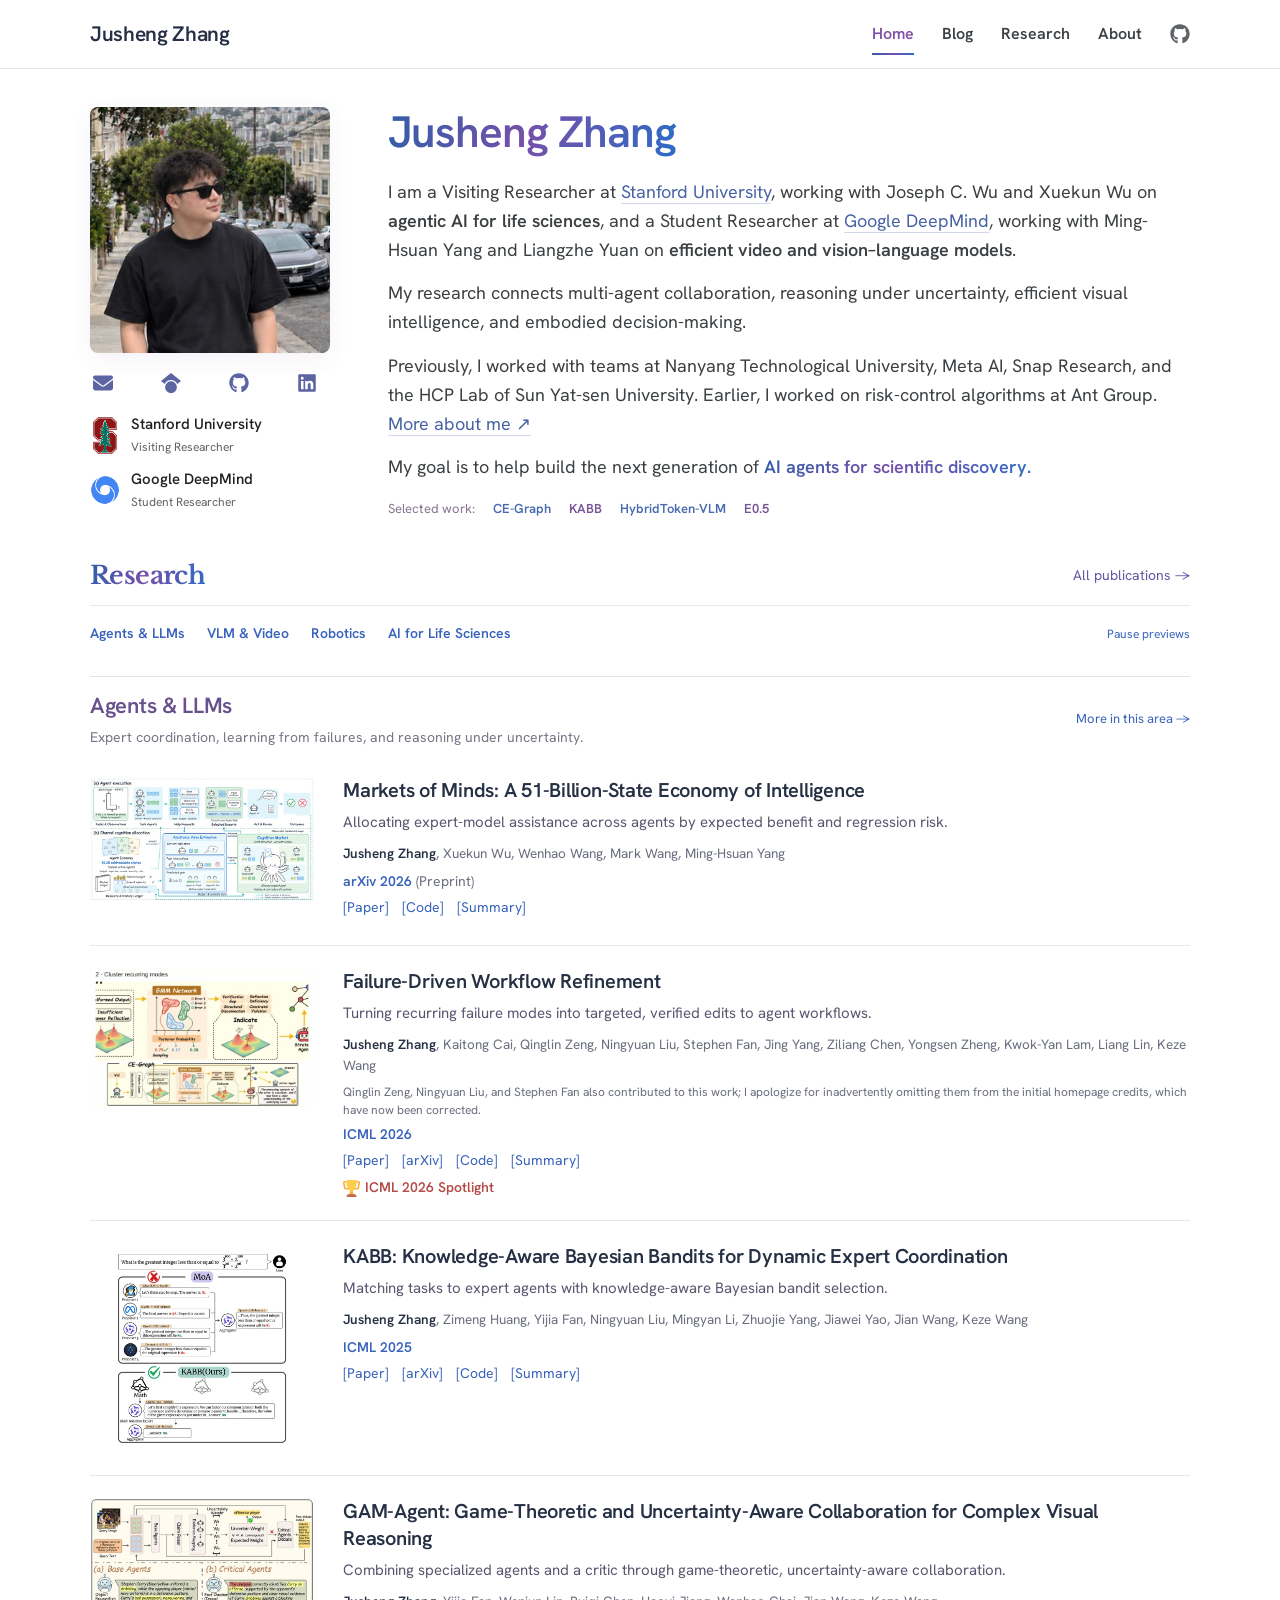
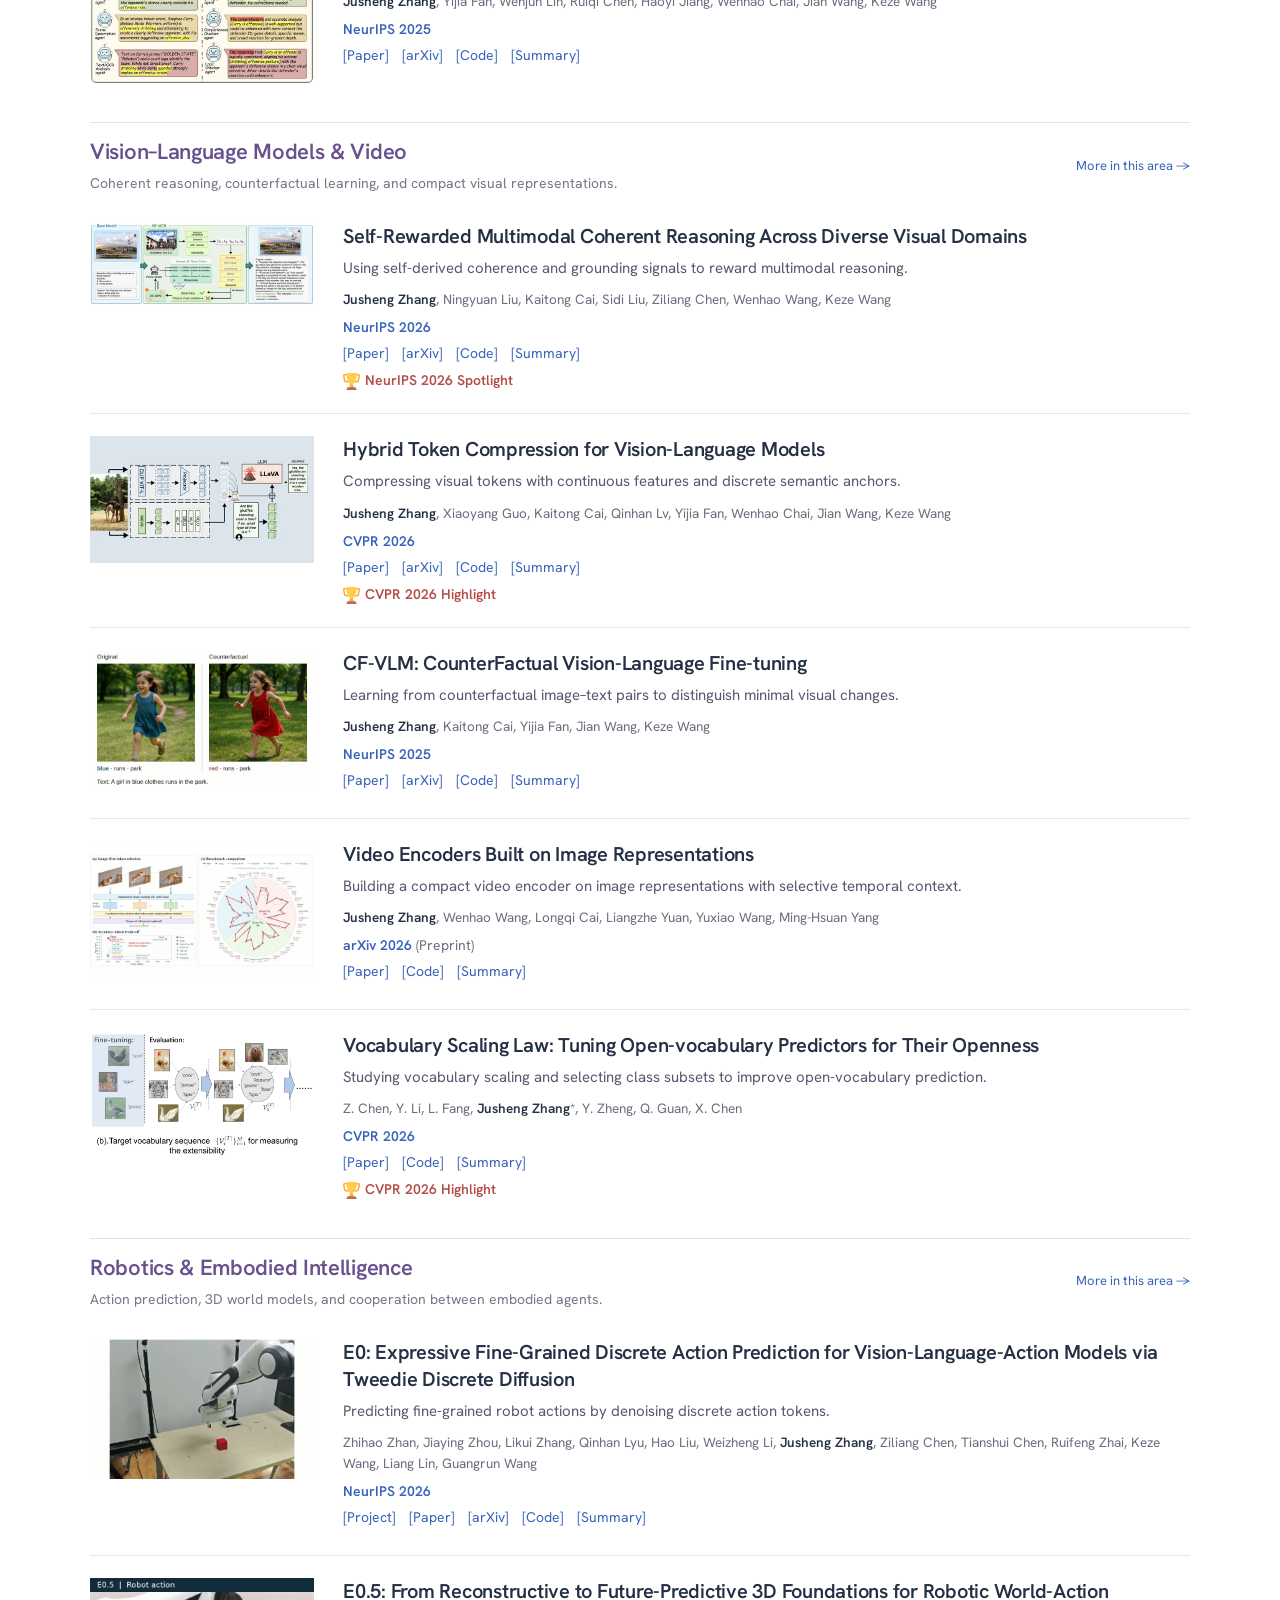
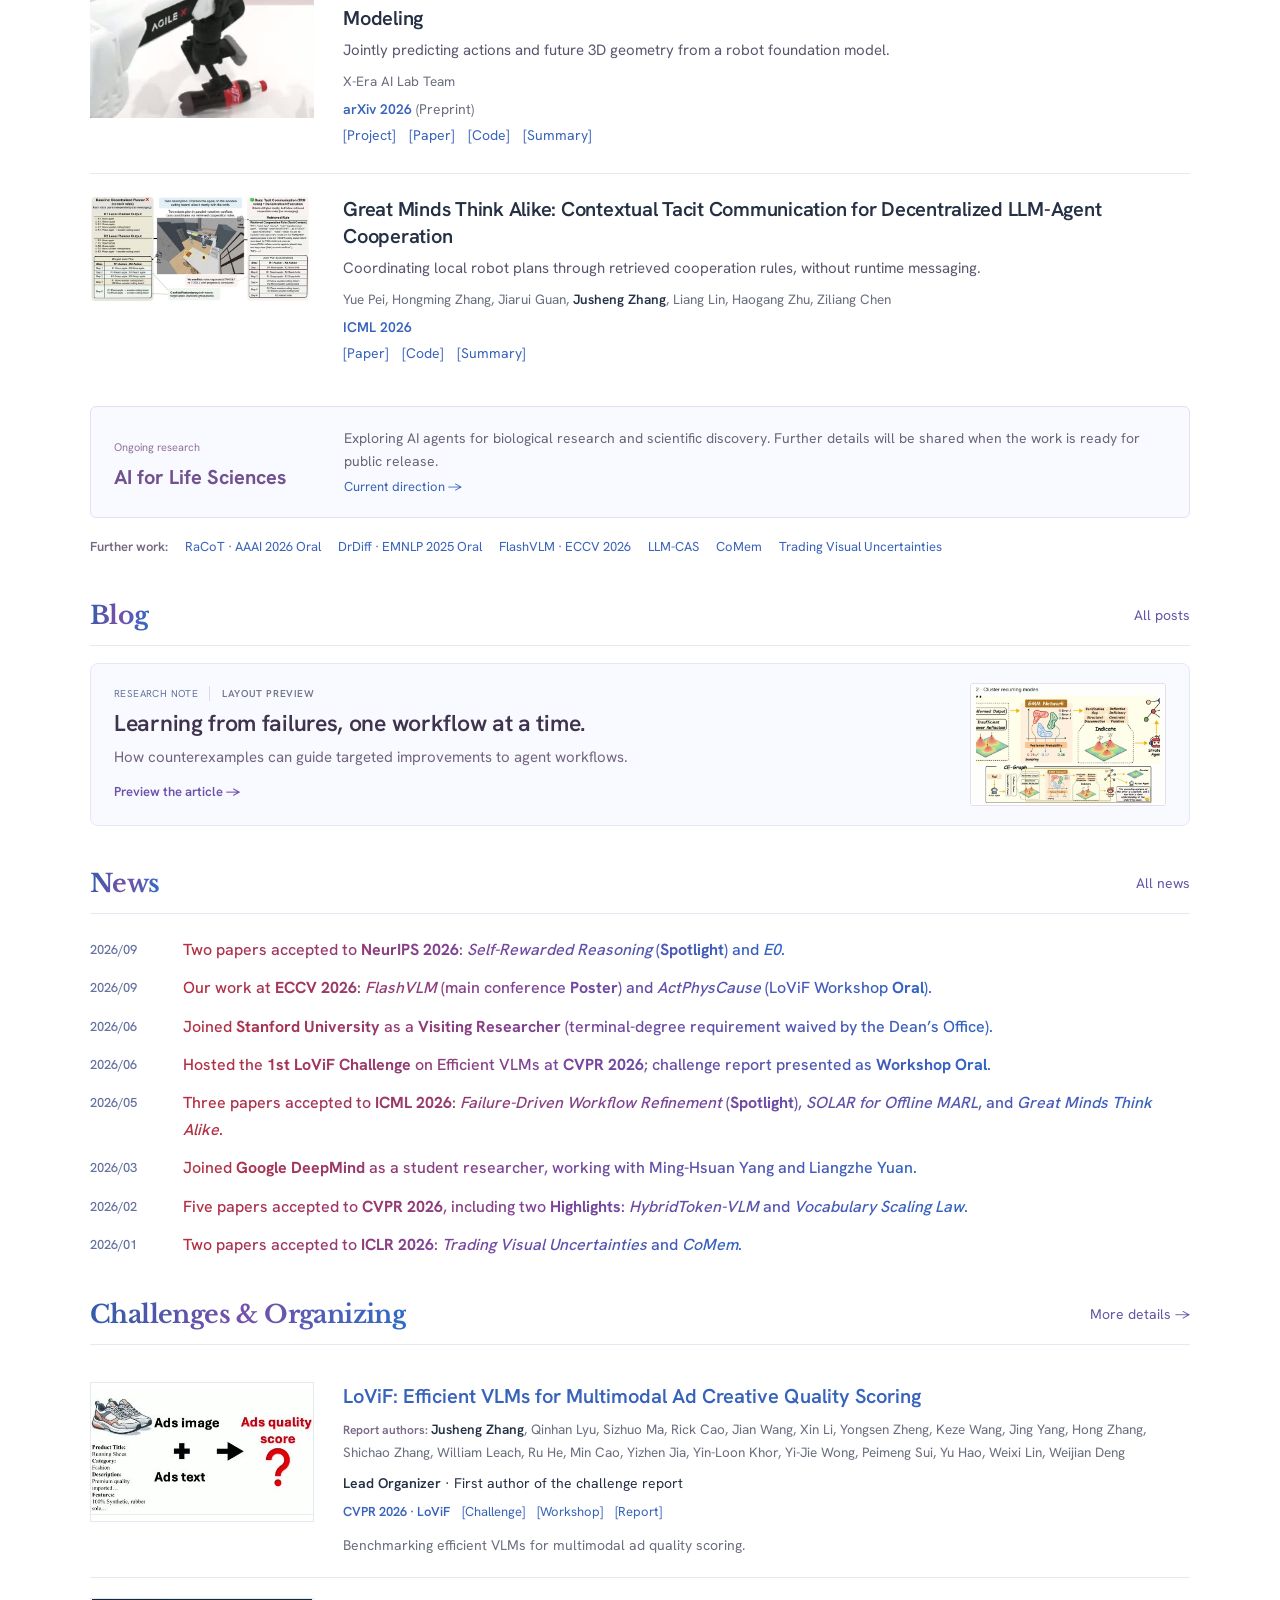
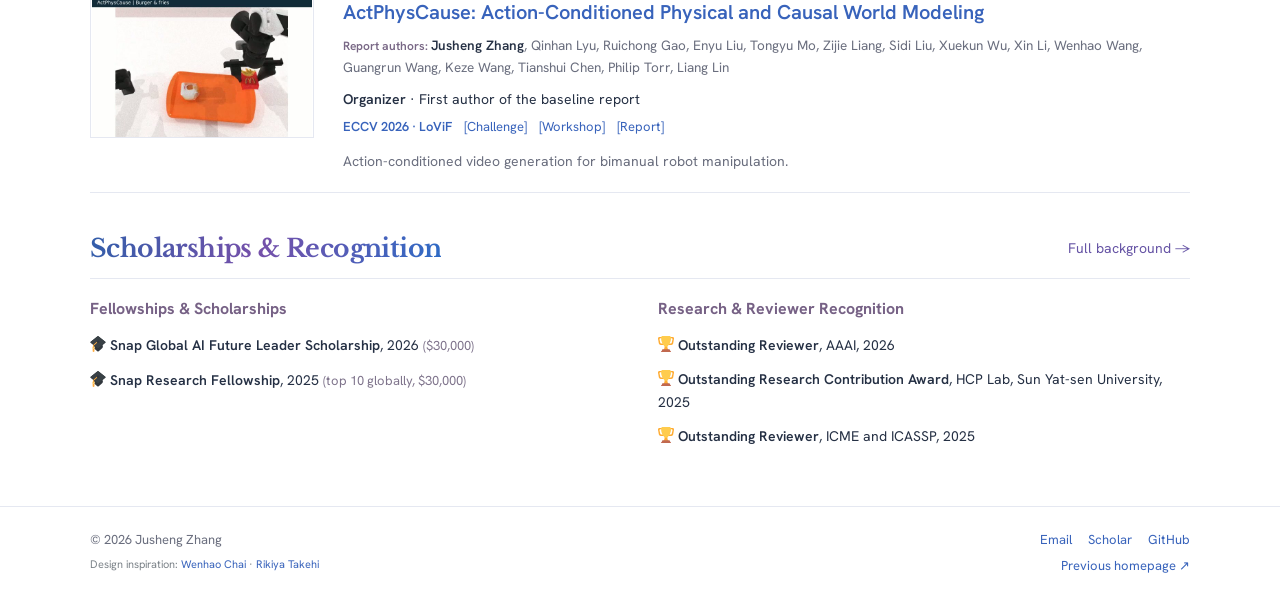
==== commit 7759ec7e: "Use white backgrounds and keep warm gradients in news" ====
--- a/index.html
+++ b/index.html
@@ -3,7 +3,7 @@
 <meta name="robots" content="index, follow"><meta name="description" content="Jusheng Zhang — research on AI agents, multimodal intelligence, and scientific discovery.">
 <link rel="canonical" href="https://jushengzhang.github.io/">
 <meta name="theme-color" content="#ffffff"><title>Research &amp; writing · Jusheng Zhang</title>
-<link rel="stylesheet" href="/style.css?v=e2bb0740c4"><script defer src="/site.js?v=6d56d5592b"></script><script defer src="/analytics.js?v=f3d20c3ef8"></script></head>
+<link rel="stylesheet" href="/style.css?v=b248493abc"><script defer src="/site.js?v=6d56d5592b"></script><script defer src="/analytics.js?v=f3d20c3ef8"></script></head>
 <body class="home-page"><a class="skip" href="#content">Skip to content</a>
 <header class="site-header"><div class="shell header-inner"><a class="wordmark" href="/">Jusheng Zhang</a><nav class="nav" aria-label="Main navigation"><a href="/" aria-current="page">Home</a><a href="/posts/">Blog</a><a href="/research/">Research</a><a href="/about/">About</a><a class="nav-github" href="https://github.com/jushengzhang" aria-label="GitHub"><svg aria-hidden="true" focusable="false" viewbox="0 0 496 512" xmlns="http://www.w3.org/2000/svg"><!--! Font Awesome Free 6.7.2 by @fontawesome - https://fontawesome.com License - https://fontawesome.com/license/free (Icons: CC BY 4.0, Fonts: SIL OFL 1.1, Code: MIT License) Copyright 2024 Fonticons, Inc. --><path d="M165.9 397.4c0 2-2.3 3.6-5.2 3.6-3.3.3-5.6-1.3-5.6-3.6 0-2 2.3-3.6 5.2-3.6 3-.3 5.6 1.3 5.6 3.6zm-31.1-4.5c-.7 2 1.3 4.3 4.3 4.9 2.6 1 5.6 0 6.2-2s-1.3-4.3-4.3-5.2c-2.6-.7-5.5.3-6.2 2.3zm44.2-1.7c-2.9.7-4.9 2.6-4.6 4.9.3 2 2.9 3.3 5.9 2.6 2.9-.7 4.9-2.6 4.6-4.6-.3-1.9-3-3.2-5.9-2.9zM244.8 8C106.1 8 0 113.3 0 252c0 110.9 69.8 205.8 169.5 239.2 12.8 2.3 17.3-5.6 17.3-12.1 0-6.2-.3-40.4-.3-61.4 0 0-70 15-84.7-29.8 0 0-11.4-29.1-27.8-36.6 0 0-22.9-15.7 1.6-15.4 0 0 24.9 2 38.6 25.8 21.9 38.6 58.6 27.5 72.9 20.9 2.3-16 8.8-27.1 16-33.7-55.9-6.2-112.3-14.3-112.3-110.5 0-27.5 7.6-41.3 23.6-58.9-2.6-6.5-11.1-33.3 2.6-67.9 20.9-6.5 69 27 69 27 20-5.6 41.5-8.5 62.8-8.5s42.8 2.9 62.8 8.5c0 0 48.1-33.6 69-27 13.7 34.7 5.2 61.4 2.6 67.9 16 17.7 25.8 31.5 25.8 58.9 0 96.5-58.9 104.2-114.8 110.5 9.2 7.9 17 22.9 17 46.4 0 33.7-.3 75.4-.3 83.6 0 6.5 4.6 14.4 17.3 12.1C428.2 457.8 496 362.9 496 252 496 113.3 383.5 8 244.8 8zM97.2 352.9c-1.3 1-1 3.3.7 5.2 1.6 1.6 3.9 2.3 5.2 1 1.3-1 1-3.3-.7-5.2-1.6-1.6-3.9-2.3-5.2-1zm-10.8-8.1c-.7 1.3.3 2.9 2.3 3.9 1.6 1 3.6.7 4.3-.7.7-1.3-.3-2.9-2.3-3.9-2-.6-3.6-.3-4.3.7zm32.4 35.6c-1.6 1.3-1 4.3 1.3 6.2 2.3 2.3 5.2 2.6 6.5 1 1.3-1.3.7-4.3-1.3-6.2-2.2-2.3-5.2-2.6-6.5-1zm-11.4-14.7c-1.6 1-1.6 3.6 0 5.9 1.6 2.3 4.3 3.3 5.6 2.3 1.6-1.3 1.6-3.9 0-6.2-1.4-2.3-4-3.3-5.6-2z"></path></svg></a></nav></div></header>
 <main id="content"><div class="shell"><section class="profile" id="home" aria-labelledby="home-title">
--- a/style.css
+++ b/style.css
@@ -23,20 +23,21 @@
 @media(max-width:800px){.profile{grid-template-columns:210px minmax(0,1fr);gap:34px;padding-top:38px}.profile-photo-frame{width:210px;height:235px}.profile-social{width:205px;margin-top:18px;margin-bottom:22px}.profile-copy h1{font-size:36px}.profile-copy p{font-size:17px;line-height:1.65}.affiliation a{font-size:14px}.affiliation span{font-size:12px}}
 @media(max-width:640px){.shell{width:calc(100% - 40px)}.profile{grid-template-columns:1fr;gap:27px;padding-top:30px;padding-bottom:14px}.profile-sidebar{grid-template-columns:132px minmax(0,1fr);column-gap:24px;row-gap:15px}.profile-photo-frame{width:132px;height:147px;grid-column:1;grid-row:1/3;border-radius:5px}.profile-photo-frame .profile-photo{width:100%;height:100%;object-position:50% 70%}.profile-social{width:auto;max-width:none;grid-column:2;grid-row:1;margin:3px 0 0;gap:10px}.affiliations{grid-column:2;grid-row:2;gap:13px}.affiliation{grid-template-columns:25px minmax(0,1fr);gap:9px}.affiliation img{max-width:25px;max-height:31px}.affiliation a{font-size:13px}.affiliation span{font-size:11px}.profile-copy h1{font-size:34px;margin-bottom:19px}.profile-copy p{font-size:17px;line-height:1.68;margin-bottom:16px}.blog-section{padding-top:23px}.section-heading h2{font-size:26px}.blog-entry h3{font-size:21px}.blog-entry>p:last-child{font-size:15px}}
 
-/* Restore the expressive color of the original homepage, with a denser rhythm. */
+/* White surfaces, blue-violet headings, and a separate vivid news gradient. */
 :root {
-  --ink: #272635;
-  --muted: #6a697b;
+  --ink: #253044;
+  --muted: #6a6e7e;
   --blue: #3863bb;
-  --teal: #854bac;
-  --line: #e9e3ee;
-  --gradient: linear-gradient(100deg, #bd3f5d 0%, #8643a5 48%, #3068c7 100%);
-}
-::selection { background: #eadff4; }
+  --teal: #6753a1;
+  --line: #e5e8f1;
+  --gradient: linear-gradient(100deg, #325eaa 0%, #7650aa 48%, #2e6bc5 100%);
+  --news-gradient: linear-gradient(100deg, #b52f3f 0%, #7b459c 48%, #2f65c4 100%);
+}
+::selection { background: #e4e9fa; }
 .home-page {
-  background: linear-gradient(125deg, #fff9fb 0%, #fff 32%, #fff 70%, #f8f9ff 100%);
-}
-.site-header { border-bottom-color: #e9e3ee; }
+  background: #fff;
+}
+.site-header { border-bottom-color: var(--line); }
 .header-inner { height: 68px; }
 .nav a[aria-current=page] { color: #8450a7; }
 .nav a[aria-current=page]::after { background: var(--gradient); }
@@ -53,19 +54,19 @@
 }
 .profile-social { width: 230px; margin: 17px 0 20px; }
 .profile-social a { color: #5c64a1; }
-.profile-social a:hover { color: #aa426e; }
+.profile-social a:hover { color: var(--teal); }
 .profile-copy h1 { font-size: 44px; margin-bottom: 20px; }
 .profile-copy p { font-size: 18px; line-height: 1.62; margin-bottom: 14px; }
-.profile-copy p a { color: #4863a4; border-bottom-color: #d5c9e4; }
+.profile-copy p a { color: #4863a4; border-bottom-color: #d0d9ed; }
 .profile-copy p:last-of-type { margin-bottom: 0; }
 .research-topics { display: flex; flex-wrap: wrap; gap: 7px 18px; margin-top: 18px; }
 .research-topics a { color: #775397; font-size: 13px; font-weight: 600; }
 .research-topics a:nth-child(2n) { color: #486bb0; }
-.research-topics a:hover { text-decoration-color: #b34d84; }
+.research-topics a:hover { text-decoration-color: #7650aa; }
 .section-heading {
   margin-bottom: 17px;
   padding-bottom: 12px;
-  border-bottom: 1px solid #e8e1ed;
+  border-bottom: 1px solid var(--line);
 }
 .section-heading h2 {
   font: 700 25px/1.35 Baskerville, Georgia, serif;
@@ -80,14 +81,14 @@
   align-items: center;
   gap: 28px;
   padding: 19px 23px;
-  border: 1px solid #e7dfed;
+  border: 1px solid var(--line);
   border-radius: 8px;
-  background: linear-gradient(110deg, #fff6f9 0%, #faf7ff 52%, #f1f6ff 100%);
+  background: #f8faff;
 }
 .featured-note:hover { border-color: #c5abd9; text-decoration: none; }
 .note-copy { padding: 0; }
-.note-meta { margin-bottom: 7px; font-size: 10px; color: #925880; }
-.draft-tag { color: #81718b; border-left-color: #d9c6e3; }
+.note-meta { margin-bottom: 7px; font-size: 10px; color: #66769b; }
+.draft-tag { color: #73758b; border-left-color: #d6ddec; }
 .featured-note h3 {
   font: 600 23px/1.32 var(--body);
   max-width: none;
@@ -114,7 +115,7 @@
   font-size: 16px;
   line-height: 1.65;
 }
-.updates-list time { color: #a4527d; font-weight: 500; padding-top: 2px; }
+.updates-list time { color: #6572a0; font-weight: 500; padding-top: 2px; }
 .updates-list .update-copy { width: fit-content; max-width: 100%; color: #8852a1; font-weight: 500; }
 .updates-list b { font-weight: 700; }
 .updates-list abbr { text-decoration: none; }
@@ -124,12 +125,12 @@
 .card-meta { color: #816693; }
 .card-meta .award { color: #ae466f; }
 .research-card h3 a { color: #3e3950; }
-.page-intro h1 { color: #604b82; }
-.article-band { background: linear-gradient(110deg, #fff5f8, #f8f3ff 53%, #f0f6ff); }
+.page-intro h1 { color: #354873; }
+.article-band { background: #f5f8ff; }
 .article-progress { background: var(--gradient); }
-.tldr { background: #fbf8ff; border-color: #e7dff0; }
+.tldr { background: #f7f9ff; border-color: var(--line); }
 .chip[aria-pressed=true] { color: #754d9d; background: #f0e9f8; border-color: #e2d5ed; }
-.site-footer { margin-top: 30px; padding: 23px 0; border-top-color: #e9e1ef; }
+.site-footer { margin-top: 30px; padding: 23px 0; border-top-color: var(--line); }
 
 @supports ((background-clip: text) or (-webkit-background-clip: text)) {
   .profile-copy h1,
@@ -144,6 +145,7 @@
     -webkit-text-fill-color: transparent;
   }
   .profile-copy h1, .section-heading h2 { width: fit-content; max-width: 100%; }
+  .updates-list .update-copy { background-image: var(--news-gradient); }
   .updates-list .update-copy * { color: inherit; -webkit-text-fill-color: inherit; }
 }
 @media (max-width: 1100px) {
@@ -309,7 +311,7 @@
   margin-top: 15px;
   border: 1px solid #e7dfee;
   border-radius: 6px;
-  background: #fcf9ff;
+  background: #f8faff;
   scroll-margin-top: 96px;
 }
 .science-direction > div { grid-column: 1; grid-row: 1 / 3; }
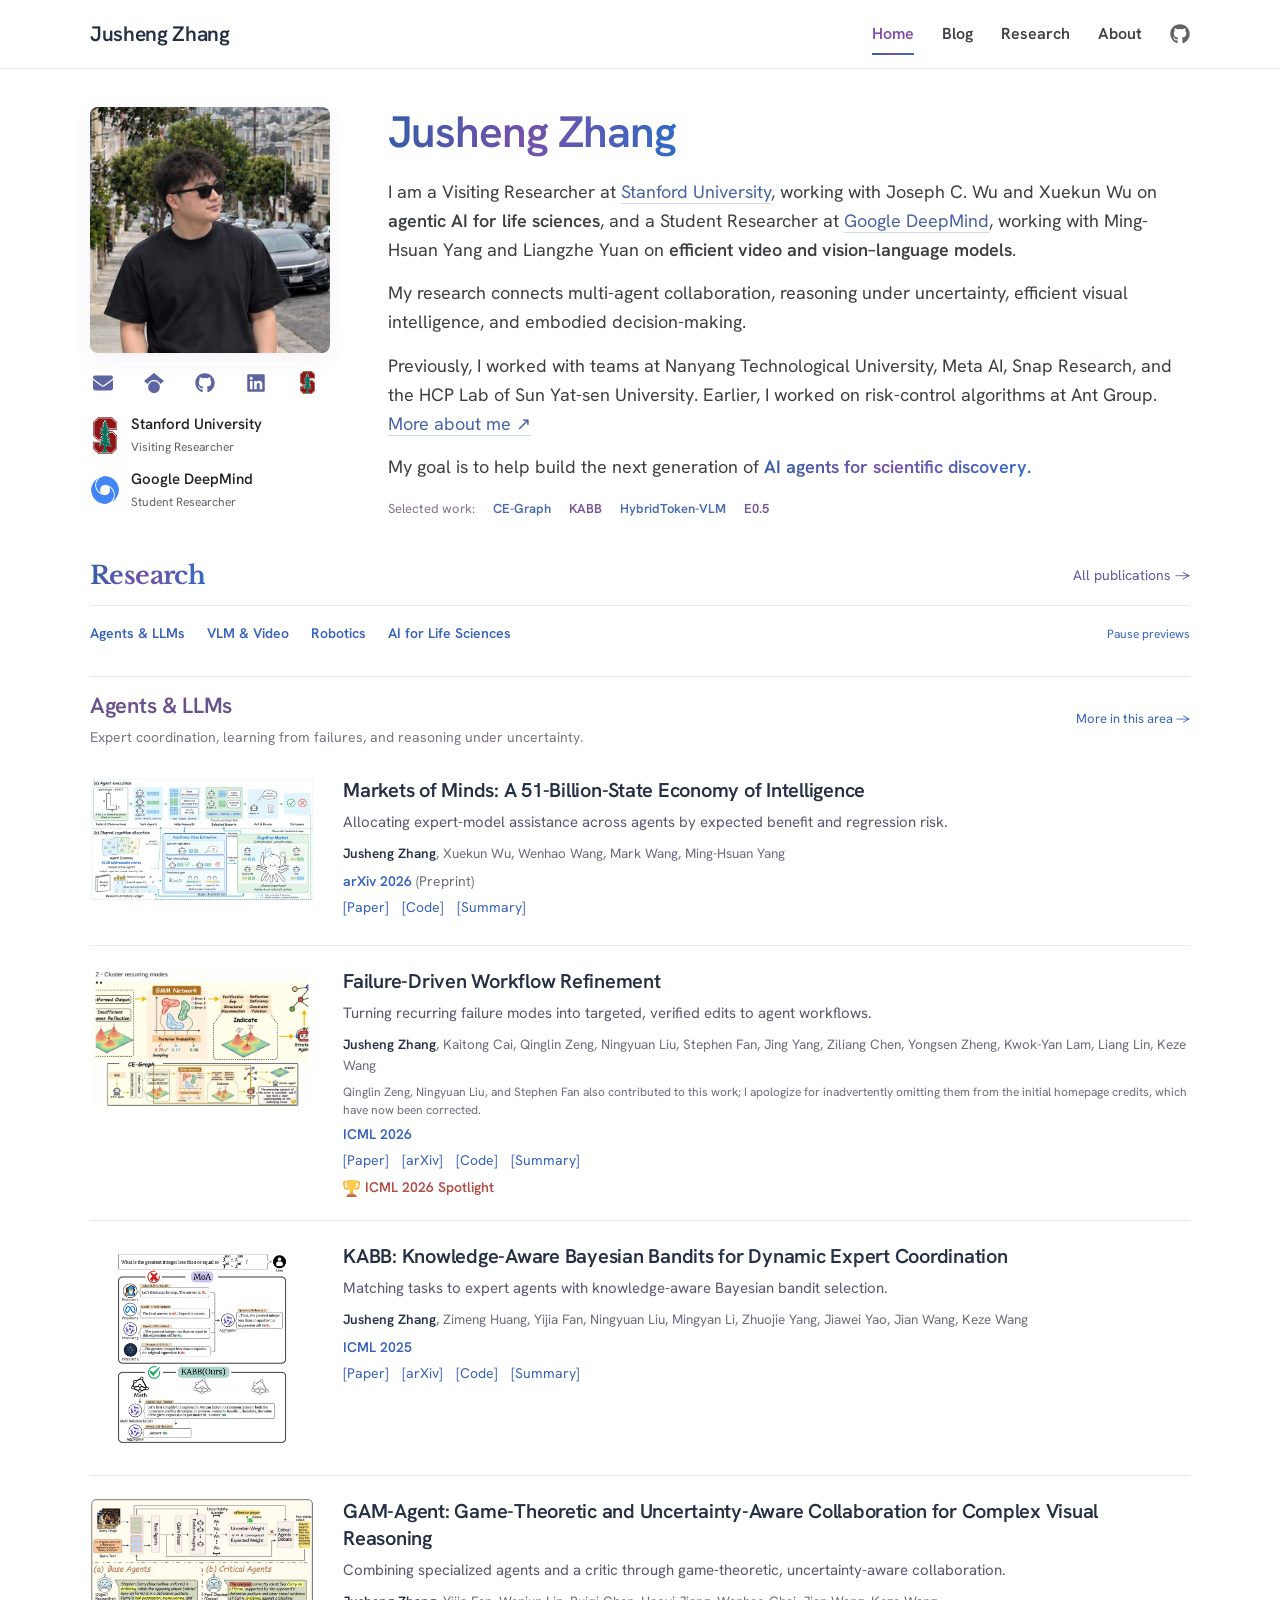
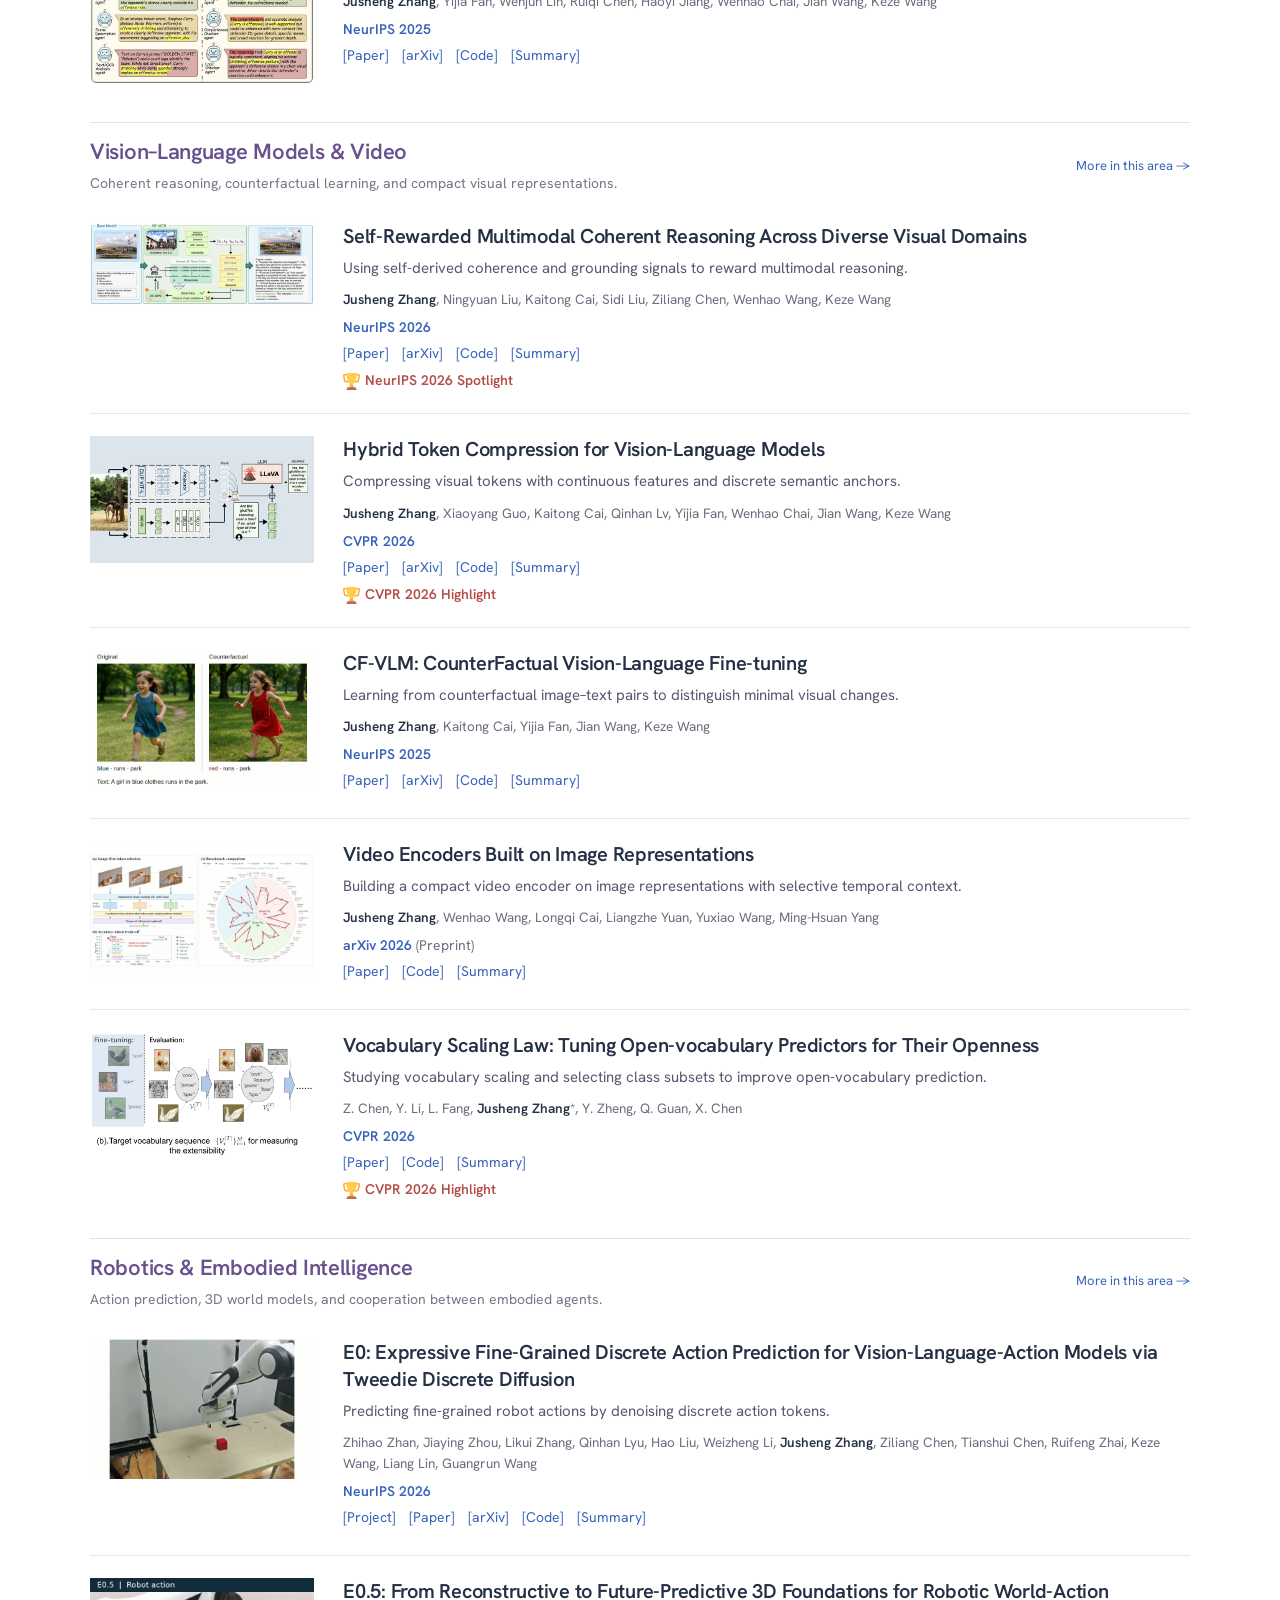
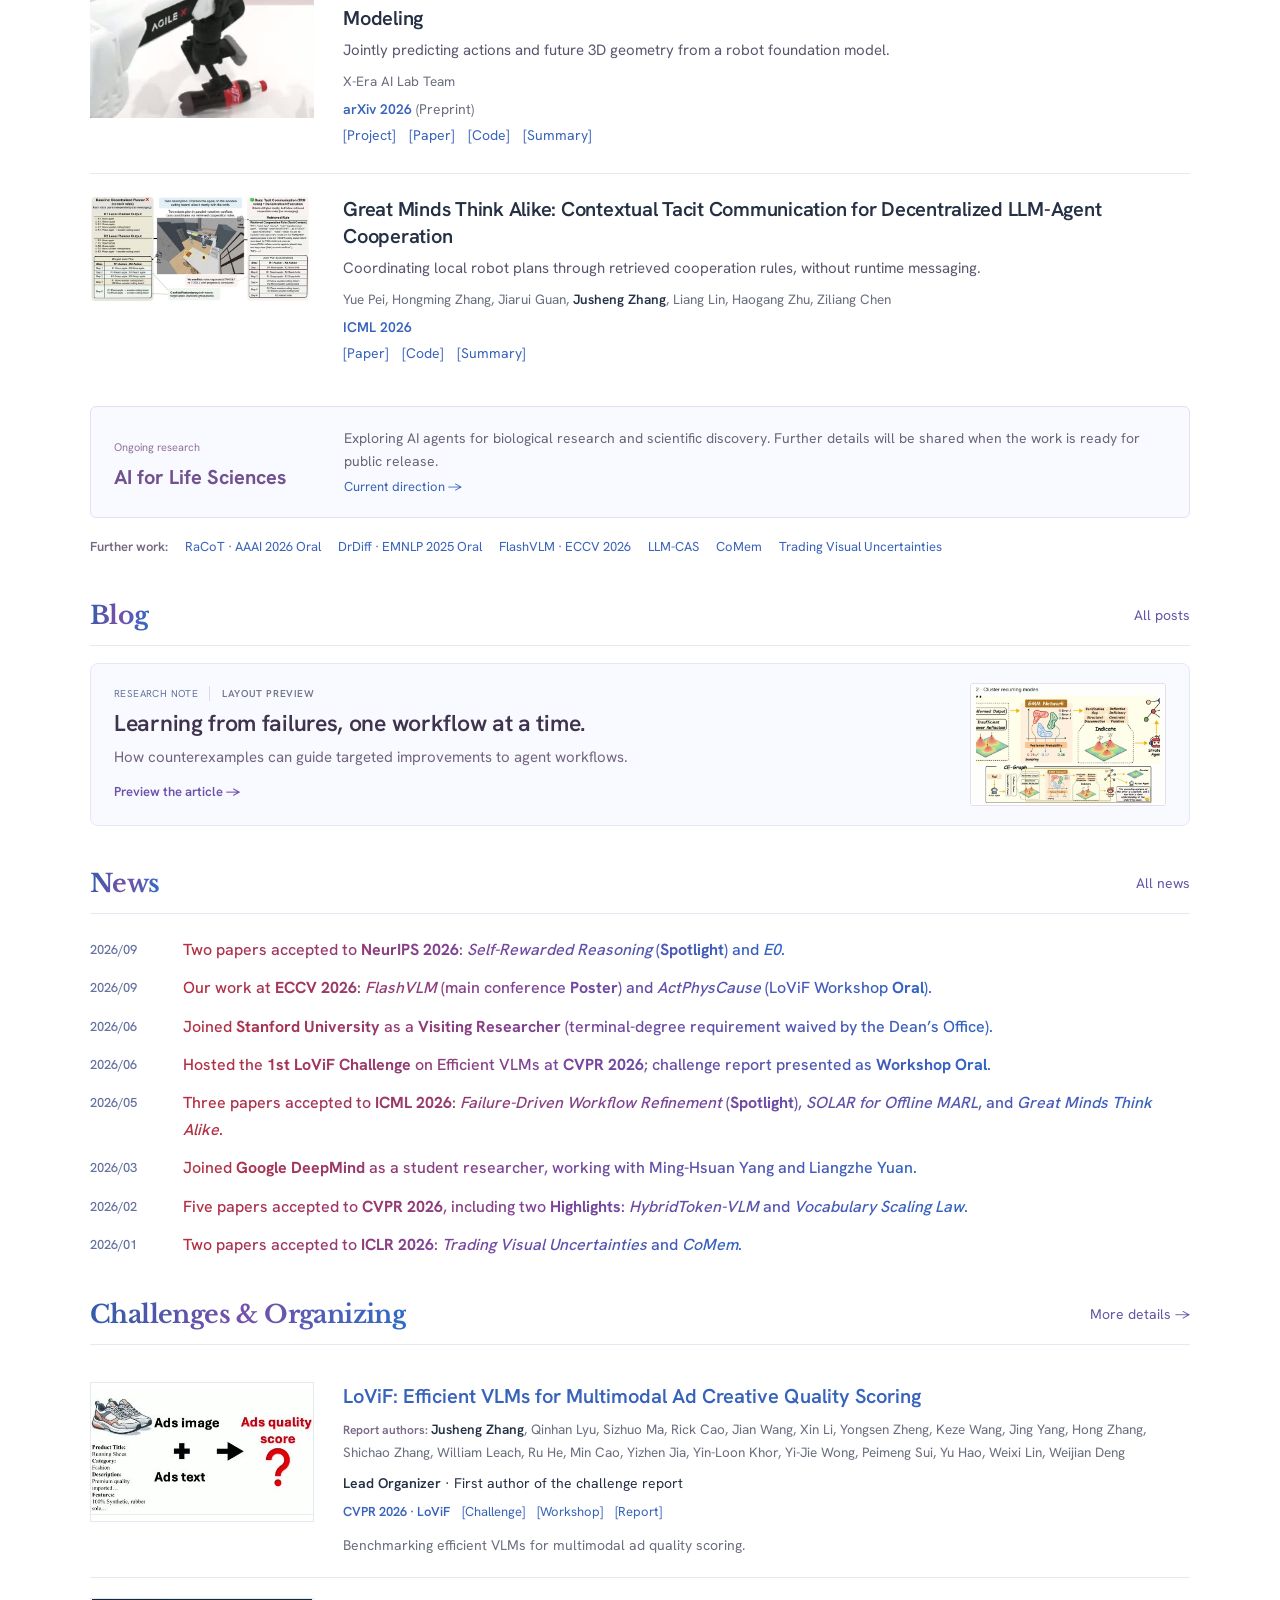
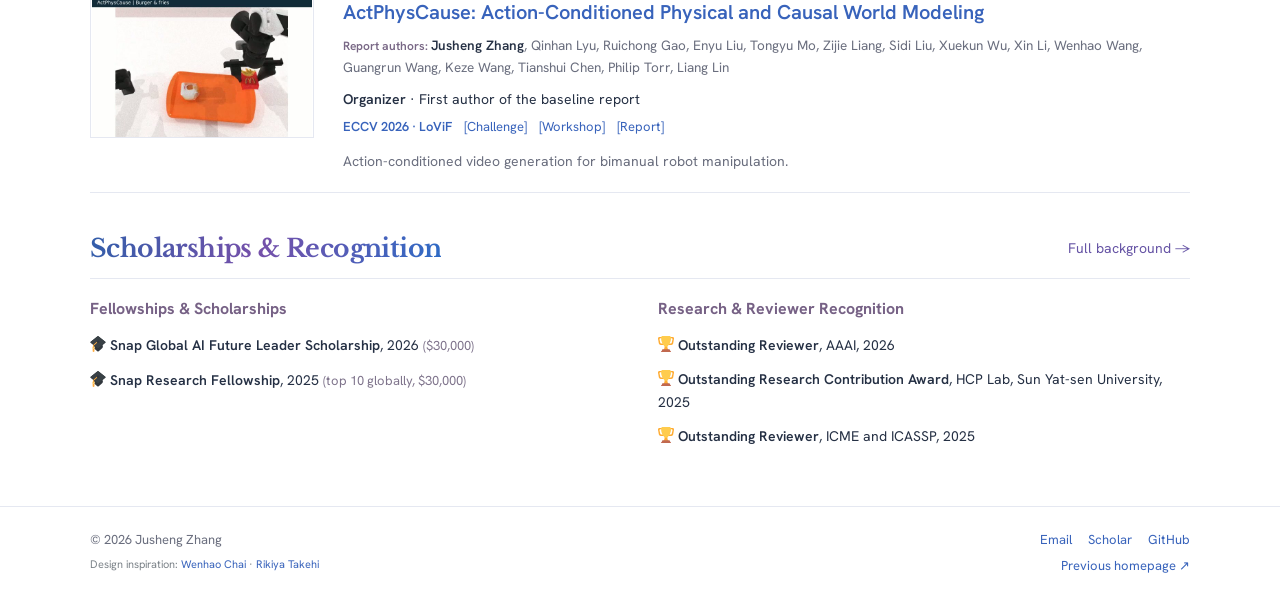
==== commit f48bf0b3: "Add Stanford Profile icon beside personal links" ====
--- a/index.html
+++ b/index.html
@@ -3,11 +3,11 @@
 <meta name="robots" content="index, follow"><meta name="description" content="Jusheng Zhang — research on AI agents, multimodal intelligence, and scientific discovery.">
 <link rel="canonical" href="https://jushengzhang.github.io/">
 <meta name="theme-color" content="#ffffff"><title>Research &amp; writing · Jusheng Zhang</title>
-<link rel="stylesheet" href="/style.css?v=b248493abc"><script defer src="/site.js?v=6d56d5592b"></script><script defer src="/analytics.js?v=f3d20c3ef8"></script></head>
+<link rel="stylesheet" href="/style.css?v=ef5348a905"><script defer src="/site.js?v=6d56d5592b"></script><script defer src="/analytics.js?v=f3d20c3ef8"></script></head>
 <body class="home-page"><a class="skip" href="#content">Skip to content</a>
 <header class="site-header"><div class="shell header-inner"><a class="wordmark" href="/">Jusheng Zhang</a><nav class="nav" aria-label="Main navigation"><a href="/" aria-current="page">Home</a><a href="/posts/">Blog</a><a href="/research/">Research</a><a href="/about/">About</a><a class="nav-github" href="https://github.com/jushengzhang" aria-label="GitHub"><svg aria-hidden="true" focusable="false" viewbox="0 0 496 512" xmlns="http://www.w3.org/2000/svg"><!--! Font Awesome Free 6.7.2 by @fontawesome - https://fontawesome.com License - https://fontawesome.com/license/free (Icons: CC BY 4.0, Fonts: SIL OFL 1.1, Code: MIT License) Copyright 2024 Fonticons, Inc. --><path d="M165.9 397.4c0 2-2.3 3.6-5.2 3.6-3.3.3-5.6-1.3-5.6-3.6 0-2 2.3-3.6 5.2-3.6 3-.3 5.6 1.3 5.6 3.6zm-31.1-4.5c-.7 2 1.3 4.3 4.3 4.9 2.6 1 5.6 0 6.2-2s-1.3-4.3-4.3-5.2c-2.6-.7-5.5.3-6.2 2.3zm44.2-1.7c-2.9.7-4.9 2.6-4.6 4.9.3 2 2.9 3.3 5.9 2.6 2.9-.7 4.9-2.6 4.6-4.6-.3-1.9-3-3.2-5.9-2.9zM244.8 8C106.1 8 0 113.3 0 252c0 110.9 69.8 205.8 169.5 239.2 12.8 2.3 17.3-5.6 17.3-12.1 0-6.2-.3-40.4-.3-61.4 0 0-70 15-84.7-29.8 0 0-11.4-29.1-27.8-36.6 0 0-22.9-15.7 1.6-15.4 0 0 24.9 2 38.6 25.8 21.9 38.6 58.6 27.5 72.9 20.9 2.3-16 8.8-27.1 16-33.7-55.9-6.2-112.3-14.3-112.3-110.5 0-27.5 7.6-41.3 23.6-58.9-2.6-6.5-11.1-33.3 2.6-67.9 20.9-6.5 69 27 69 27 20-5.6 41.5-8.5 62.8-8.5s42.8 2.9 62.8 8.5c0 0 48.1-33.6 69-27 13.7 34.7 5.2 61.4 2.6 67.9 16 17.7 25.8 31.5 25.8 58.9 0 96.5-58.9 104.2-114.8 110.5 9.2 7.9 17 22.9 17 46.4 0 33.7-.3 75.4-.3 83.6 0 6.5 4.6 14.4 17.3 12.1C428.2 457.8 496 362.9 496 252 496 113.3 383.5 8 244.8 8zM97.2 352.9c-1.3 1-1 3.3.7 5.2 1.6 1.6 3.9 2.3 5.2 1 1.3-1 1-3.3-.7-5.2-1.6-1.6-3.9-2.3-5.2-1zm-10.8-8.1c-.7 1.3.3 2.9 2.3 3.9 1.6 1 3.6.7 4.3-.7.7-1.3-.3-2.9-2.3-3.9-2-.6-3.6-.3-4.3.7zm32.4 35.6c-1.6 1.3-1 4.3 1.3 6.2 2.3 2.3 5.2 2.6 6.5 1 1.3-1.3.7-4.3-1.3-6.2-2.2-2.3-5.2-2.6-6.5-1zm-11.4-14.7c-1.6 1-1.6 3.6 0 5.9 1.6 2.3 4.3 3.3 5.6 2.3 1.6-1.3 1.6-3.9 0-6.2-1.4-2.3-4-3.3-5.6-2z"></path></svg></a></nav></div></header>
 <main id="content"><div class="shell"><section class="profile" id="home" aria-labelledby="home-title">
-<aside class="profile-sidebar"><button class="profile-photo-frame figure-open" type="button" aria-label="View full portrait of Jusheng Zhang" data-full="/assets/photo.jpg" data-title="Jusheng Zhang"><img class="profile-photo" src="/assets/photo.jpg" width="1079" height="1458" alt="Portrait of Jusheng Zhang" fetchpriority="high"></button><div class="profile-social" aria-label="Personal links"><a href="mailto:jusheng@stanford.edu" aria-label="Email" title="Email"><svg aria-hidden="true" focusable="false" viewbox="0 0 512 512" xmlns="http://www.w3.org/2000/svg"><!--! Font Awesome Free 6.7.2 by @fontawesome - https://fontawesome.com License - https://fontawesome.com/license/free (Icons: CC BY 4.0, Fonts: SIL OFL 1.1, Code: MIT License) Copyright 2024 Fonticons, Inc. --><path d="M48 64C21.5 64 0 85.5 0 112c0 15.1 7.1 29.3 19.2 38.4L236.8 313.6c11.4 8.5 27 8.5 38.4 0L492.8 150.4c12.1-9.1 19.2-23.3 19.2-38.4c0-26.5-21.5-48-48-48L48 64zM0 176L0 384c0 35.3 28.7 64 64 64l384 0c35.3 0 64-28.7 64-64l0-208L294.4 339.2c-22.8 17.1-54 17.1-76.8 0L0 176z"></path></svg></a><a href="https://scholar.google.com/citations?user=-EvMmxoAAAAJ" aria-label="Google Scholar" title="Google Scholar"><svg aria-hidden="true" focusable="false" viewbox="0 0 512 512" xmlns="http://www.w3.org/2000/svg"><!--! Font Awesome Free 6.7.2 by @fontawesome - https://fontawesome.com License - https://fontawesome.com/license/free (Icons: CC BY 4.0, Fonts: SIL OFL 1.1, Code: MIT License) Copyright 2024 Fonticons, Inc. --><path d="M390.9 298.5c0 0 0 .1 .1 .1c9.2 19.4 14.4 41.1 14.4 64C405.3 445.1 338.5 512 256 512s-149.3-66.9-149.3-149.3c0-22.9 5.2-44.6 14.4-64h0c1.7-3.6 3.6-7.2 5.6-10.7c4.4-7.6 9.4-14.7 15-21.3c27.4-32.6 68.5-53.3 114.4-53.3c33.6 0 64.6 11.1 89.6 29.9c9.1 6.9 17.4 14.7 24.8 23.5c5.6 6.6 10.6 13.8 15 21.3c2 3.4 3.8 7 5.5 10.5zm26.4-18.8c-30.1-58.4-91-98.4-161.3-98.4s-131.2 40-161.3 98.4L0 202.7 256 0 512 202.7l-94.7 77.1z"></path></svg></a><a href="https://github.com/jushengzhang" aria-label="GitHub" title="GitHub"><svg aria-hidden="true" focusable="false" viewbox="0 0 496 512" xmlns="http://www.w3.org/2000/svg"><!--! Font Awesome Free 6.7.2 by @fontawesome - https://fontawesome.com License - https://fontawesome.com/license/free (Icons: CC BY 4.0, Fonts: SIL OFL 1.1, Code: MIT License) Copyright 2024 Fonticons, Inc. --><path d="M165.9 397.4c0 2-2.3 3.6-5.2 3.6-3.3.3-5.6-1.3-5.6-3.6 0-2 2.3-3.6 5.2-3.6 3-.3 5.6 1.3 5.6 3.6zm-31.1-4.5c-.7 2 1.3 4.3 4.3 4.9 2.6 1 5.6 0 6.2-2s-1.3-4.3-4.3-5.2c-2.6-.7-5.5.3-6.2 2.3zm44.2-1.7c-2.9.7-4.9 2.6-4.6 4.9.3 2 2.9 3.3 5.9 2.6 2.9-.7 4.9-2.6 4.6-4.6-.3-1.9-3-3.2-5.9-2.9zM244.8 8C106.1 8 0 113.3 0 252c0 110.9 69.8 205.8 169.5 239.2 12.8 2.3 17.3-5.6 17.3-12.1 0-6.2-.3-40.4-.3-61.4 0 0-70 15-84.7-29.8 0 0-11.4-29.1-27.8-36.6 0 0-22.9-15.7 1.6-15.4 0 0 24.9 2 38.6 25.8 21.9 38.6 58.6 27.5 72.9 20.9 2.3-16 8.8-27.1 16-33.7-55.9-6.2-112.3-14.3-112.3-110.5 0-27.5 7.6-41.3 23.6-58.9-2.6-6.5-11.1-33.3 2.6-67.9 20.9-6.5 69 27 69 27 20-5.6 41.5-8.5 62.8-8.5s42.8 2.9 62.8 8.5c0 0 48.1-33.6 69-27 13.7 34.7 5.2 61.4 2.6 67.9 16 17.7 25.8 31.5 25.8 58.9 0 96.5-58.9 104.2-114.8 110.5 9.2 7.9 17 22.9 17 46.4 0 33.7-.3 75.4-.3 83.6 0 6.5 4.6 14.4 17.3 12.1C428.2 457.8 496 362.9 496 252 496 113.3 383.5 8 244.8 8zM97.2 352.9c-1.3 1-1 3.3.7 5.2 1.6 1.6 3.9 2.3 5.2 1 1.3-1 1-3.3-.7-5.2-1.6-1.6-3.9-2.3-5.2-1zm-10.8-8.1c-.7 1.3.3 2.9 2.3 3.9 1.6 1 3.6.7 4.3-.7.7-1.3-.3-2.9-2.3-3.9-2-.6-3.6-.3-4.3.7zm32.4 35.6c-1.6 1.3-1 4.3 1.3 6.2 2.3 2.3 5.2 2.6 6.5 1 1.3-1.3.7-4.3-1.3-6.2-2.2-2.3-5.2-2.6-6.5-1zm-11.4-14.7c-1.6 1-1.6 3.6 0 5.9 1.6 2.3 4.3 3.3 5.6 2.3 1.6-1.3 1.6-3.9 0-6.2-1.4-2.3-4-3.3-5.6-2z"></path></svg></a><a href="https://www.linkedin.com/in/%E5%B7%A8%E5%A3%B0-%E5%BC%A0-50510b1b8/" aria-label="LinkedIn" title="LinkedIn"><svg aria-hidden="true" focusable="false" viewbox="0 0 448 512" xmlns="http://www.w3.org/2000/svg"><!--! Font Awesome Free 6.7.2 by @fontawesome - https://fontawesome.com License - https://fontawesome.com/license/free (Icons: CC BY 4.0, Fonts: SIL OFL 1.1, Code: MIT License) Copyright 2024 Fonticons, Inc. --><path d="M416 32H31.9C14.3 32 0 46.5 0 64.3v383.4C0 465.5 14.3 480 31.9 480H416c17.6 0 32-14.5 32-32.3V64.3c0-17.8-14.4-32.3-32-32.3zM135.4 416H69V202.2h66.5V416zm-33.2-243c-21.3 0-38.5-17.3-38.5-38.5S80.9 96 102.2 96c21.2 0 38.5 17.3 38.5 38.5 0 21.3-17.2 38.5-38.5 38.5zm282.1 243h-66.4V312c0-24.8-.5-56.7-34.5-56.7-34.6 0-39.9 27-39.9 54.9V416h-66.4V202.2h63.7v29.2h.9c8.9-16.8 30.6-34.5 62.9-34.5 67.2 0 79.7 44.3 79.7 101.9V416z"></path></svg></a></div><div class="affiliations"><div class="affiliation"><img src="/assets/logo-stanford.png" alt="Stanford University" width="35" height="43"><div><a href="https://www.stanford.edu/">Stanford University</a><span>Visiting Researcher</span></div></div><div class="affiliation"><img src="/assets/logo-gdm.png" alt="Google DeepMind" width="35" height="35"><div><a href="https://deepmind.google/">Google DeepMind</a><span>Student Researcher</span></div></div></div></aside>
+<aside class="profile-sidebar"><button class="profile-photo-frame figure-open" type="button" aria-label="View full portrait of Jusheng Zhang" data-full="/assets/photo.jpg" data-title="Jusheng Zhang"><img class="profile-photo" src="/assets/photo.jpg" width="1079" height="1458" alt="Portrait of Jusheng Zhang" fetchpriority="high"></button><div class="profile-social" aria-label="Personal links"><a href="mailto:jusheng@stanford.edu" aria-label="Email" title="Email"><svg aria-hidden="true" focusable="false" viewbox="0 0 512 512" xmlns="http://www.w3.org/2000/svg"><!--! Font Awesome Free 6.7.2 by @fontawesome - https://fontawesome.com License - https://fontawesome.com/license/free (Icons: CC BY 4.0, Fonts: SIL OFL 1.1, Code: MIT License) Copyright 2024 Fonticons, Inc. --><path d="M48 64C21.5 64 0 85.5 0 112c0 15.1 7.1 29.3 19.2 38.4L236.8 313.6c11.4 8.5 27 8.5 38.4 0L492.8 150.4c12.1-9.1 19.2-23.3 19.2-38.4c0-26.5-21.5-48-48-48L48 64zM0 176L0 384c0 35.3 28.7 64 64 64l384 0c35.3 0 64-28.7 64-64l0-208L294.4 339.2c-22.8 17.1-54 17.1-76.8 0L0 176z"></path></svg></a><a href="https://scholar.google.com/citations?user=-EvMmxoAAAAJ" aria-label="Google Scholar" title="Google Scholar"><svg aria-hidden="true" focusable="false" viewbox="0 0 512 512" xmlns="http://www.w3.org/2000/svg"><!--! Font Awesome Free 6.7.2 by @fontawesome - https://fontawesome.com License - https://fontawesome.com/license/free (Icons: CC BY 4.0, Fonts: SIL OFL 1.1, Code: MIT License) Copyright 2024 Fonticons, Inc. --><path d="M390.9 298.5c0 0 0 .1 .1 .1c9.2 19.4 14.4 41.1 14.4 64C405.3 445.1 338.5 512 256 512s-149.3-66.9-149.3-149.3c0-22.9 5.2-44.6 14.4-64h0c1.7-3.6 3.6-7.2 5.6-10.7c4.4-7.6 9.4-14.7 15-21.3c27.4-32.6 68.5-53.3 114.4-53.3c33.6 0 64.6 11.1 89.6 29.9c9.1 6.9 17.4 14.7 24.8 23.5c5.6 6.6 10.6 13.8 15 21.3c2 3.4 3.8 7 5.5 10.5zm26.4-18.8c-30.1-58.4-91-98.4-161.3-98.4s-131.2 40-161.3 98.4L0 202.7 256 0 512 202.7l-94.7 77.1z"></path></svg></a><a href="https://github.com/jushengzhang" aria-label="GitHub" title="GitHub"><svg aria-hidden="true" focusable="false" viewbox="0 0 496 512" xmlns="http://www.w3.org/2000/svg"><!--! Font Awesome Free 6.7.2 by @fontawesome - https://fontawesome.com License - https://fontawesome.com/license/free (Icons: CC BY 4.0, Fonts: SIL OFL 1.1, Code: MIT License) Copyright 2024 Fonticons, Inc. --><path d="M165.9 397.4c0 2-2.3 3.6-5.2 3.6-3.3.3-5.6-1.3-5.6-3.6 0-2 2.3-3.6 5.2-3.6 3-.3 5.6 1.3 5.6 3.6zm-31.1-4.5c-.7 2 1.3 4.3 4.3 4.9 2.6 1 5.6 0 6.2-2s-1.3-4.3-4.3-5.2c-2.6-.7-5.5.3-6.2 2.3zm44.2-1.7c-2.9.7-4.9 2.6-4.6 4.9.3 2 2.9 3.3 5.9 2.6 2.9-.7 4.9-2.6 4.6-4.6-.3-1.9-3-3.2-5.9-2.9zM244.8 8C106.1 8 0 113.3 0 252c0 110.9 69.8 205.8 169.5 239.2 12.8 2.3 17.3-5.6 17.3-12.1 0-6.2-.3-40.4-.3-61.4 0 0-70 15-84.7-29.8 0 0-11.4-29.1-27.8-36.6 0 0-22.9-15.7 1.6-15.4 0 0 24.9 2 38.6 25.8 21.9 38.6 58.6 27.5 72.9 20.9 2.3-16 8.8-27.1 16-33.7-55.9-6.2-112.3-14.3-112.3-110.5 0-27.5 7.6-41.3 23.6-58.9-2.6-6.5-11.1-33.3 2.6-67.9 20.9-6.5 69 27 69 27 20-5.6 41.5-8.5 62.8-8.5s42.8 2.9 62.8 8.5c0 0 48.1-33.6 69-27 13.7 34.7 5.2 61.4 2.6 67.9 16 17.7 25.8 31.5 25.8 58.9 0 96.5-58.9 104.2-114.8 110.5 9.2 7.9 17 22.9 17 46.4 0 33.7-.3 75.4-.3 83.6 0 6.5 4.6 14.4 17.3 12.1C428.2 457.8 496 362.9 496 252 496 113.3 383.5 8 244.8 8zM97.2 352.9c-1.3 1-1 3.3.7 5.2 1.6 1.6 3.9 2.3 5.2 1 1.3-1 1-3.3-.7-5.2-1.6-1.6-3.9-2.3-5.2-1zm-10.8-8.1c-.7 1.3.3 2.9 2.3 3.9 1.6 1 3.6.7 4.3-.7.7-1.3-.3-2.9-2.3-3.9-2-.6-3.6-.3-4.3.7zm32.4 35.6c-1.6 1.3-1 4.3 1.3 6.2 2.3 2.3 5.2 2.6 6.5 1 1.3-1.3.7-4.3-1.3-6.2-2.2-2.3-5.2-2.6-6.5-1zm-11.4-14.7c-1.6 1-1.6 3.6 0 5.9 1.6 2.3 4.3 3.3 5.6 2.3 1.6-1.3 1.6-3.9 0-6.2-1.4-2.3-4-3.3-5.6-2z"></path></svg></a><a href="https://www.linkedin.com/in/%E5%B7%A8%E5%A3%B0-%E5%BC%A0-50510b1b8/" aria-label="LinkedIn" title="LinkedIn"><svg aria-hidden="true" focusable="false" viewbox="0 0 448 512" xmlns="http://www.w3.org/2000/svg"><!--! Font Awesome Free 6.7.2 by @fontawesome - https://fontawesome.com License - https://fontawesome.com/license/free (Icons: CC BY 4.0, Fonts: SIL OFL 1.1, Code: MIT License) Copyright 2024 Fonticons, Inc. --><path d="M416 32H31.9C14.3 32 0 46.5 0 64.3v383.4C0 465.5 14.3 480 31.9 480H416c17.6 0 32-14.5 32-32.3V64.3c0-17.8-14.4-32.3-32-32.3zM135.4 416H69V202.2h66.5V416zm-33.2-243c-21.3 0-38.5-17.3-38.5-38.5S80.9 96 102.2 96c21.2 0 38.5 17.3 38.5 38.5 0 21.3-17.2 38.5-38.5 38.5zm282.1 243h-66.4V312c0-24.8-.5-56.7-34.5-56.7-34.6 0-39.9 27-39.9 54.9V416h-66.4V202.2h63.7v29.2h.9c8.9-16.8 30.6-34.5 62.9-34.5 67.2 0 79.7 44.3 79.7 101.9V416z"></path></svg></a><a href="https://profiles.stanford.edu/jusheng-zhang" aria-label="Stanford Profile" title="Stanford Profile"><img class="profile-stanford-mark" src="/assets/logo-stanford.png" width="18" height="23" alt="" decoding="async"></a></div><div class="affiliations"><div class="affiliation"><img src="/assets/logo-stanford.png" alt="Stanford University" width="35" height="43"><div><a href="https://www.stanford.edu/">Stanford University</a><span>Visiting Researcher</span></div></div><div class="affiliation"><img src="/assets/logo-gdm.png" alt="Google DeepMind" width="35" height="35"><div><a href="https://deepmind.google/">Google DeepMind</a><span>Student Researcher</span></div></div></div></aside>
 <div class="profile-copy"><h1 id="home-title">Jusheng Zhang</h1><p>I am a Visiting Researcher at <a href="https://www.stanford.edu/">Stanford University</a>, working with Joseph C. Wu and Xuekun Wu on <strong>agentic AI for life sciences</strong>, and a Student Researcher at <a href="https://deepmind.google/">Google DeepMind</a>, working with Ming-Hsuan Yang and Liangzhe Yuan on <strong>efficient video and vision–language models</strong>.</p><p>My research connects multi-agent collaboration, reasoning under uncertainty, efficient visual intelligence, and embodied decision-making.</p><p>Previously, I worked with teams at Nanyang Technological University, Meta AI, Snap Research, and the HCP Lab of Sun Yat-sen University. Earlier, I worked on risk-control algorithms at Ant Group. <a href="/about/">More about me ↗</a></p><p>My goal is to help build the next generation of <strong>AI agents for scientific discovery.</strong></p><nav class="research-topics" aria-label="Selected work"><span>Selected work:</span><a href="#pub-c1">CE-Graph</a><a href="#pub-c6">KABB</a><a href="#pub-c11">HybridToken-VLM</a><a href="#pub-m3">E0.5</a></nav></div></section>
 <section class="page-section home-research" id="research" aria-labelledby="selected-title">
 <div class="section-heading"><h2 id="selected-title">Research</h2><a class="subtle-link" href="/research/">All publications →</a></div>
--- a/style.css
+++ b/style.css
@@ -52,8 +52,9 @@
   border-radius: 8px;
   box-shadow: 0 6px 22px #693a8c12;
 }
-.profile-social { width: 230px; margin: 17px 0 20px; }
-.profile-social a { color: #5c64a1; }
+.profile-social { width: 230px; margin: 17px 0 20px; gap: 12px; }
+.profile-social a { color: #5c64a1; flex-shrink: 0; }
+.profile-social .profile-stanford-mark { display: block; width: 18px; height: 23px; object-fit: contain; }
 .profile-social a:hover { color: var(--teal); }
 .profile-copy h1 { font-size: 44px; margin-bottom: 20px; }
 .profile-copy p { font-size: 18px; line-height: 1.62; margin-bottom: 14px; }
@@ -173,7 +174,8 @@
   .profile { grid-template-columns: 1fr; gap: 23px; padding-top: 26px; padding-bottom: 12px; }
   .profile-sidebar { grid-template-columns: 124px minmax(0, 1fr); gap: 15px 22px; }
   .profile-photo-frame { width: 124px; height: 142px; }
-  .profile-social { width: auto; margin: 3px 0 0; }
+  .profile-social { width: auto; margin: 3px 0 0; gap: 6px; }
+  .profile-social .profile-stanford-mark { width: 16px; height: 21px; }
   .profile-copy h1 { font-size: 34px; margin-bottom: 17px; }
   .profile-copy p { font-size: 17px; line-height: 1.62; margin-bottom: 14px; }
   .research-topics { margin-top: 16px; font-size: 13px; gap: 7px 18px; }
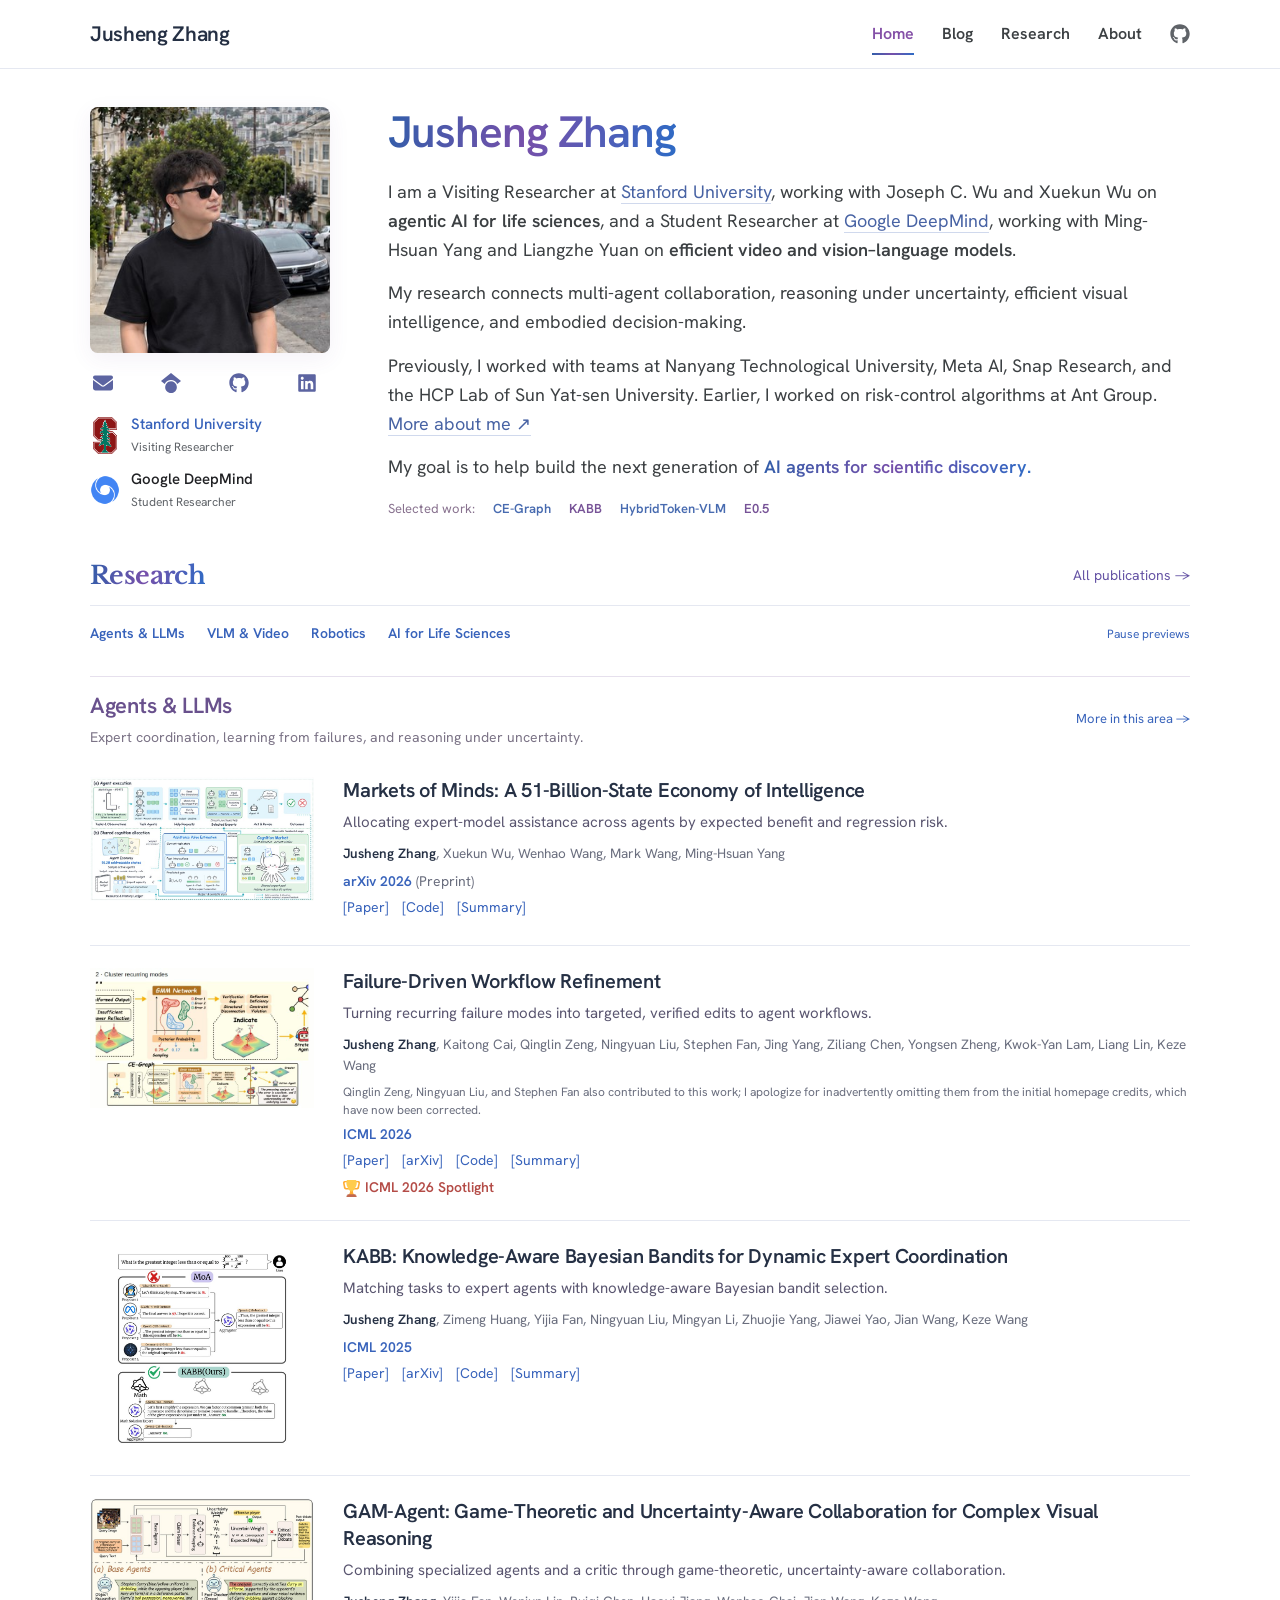
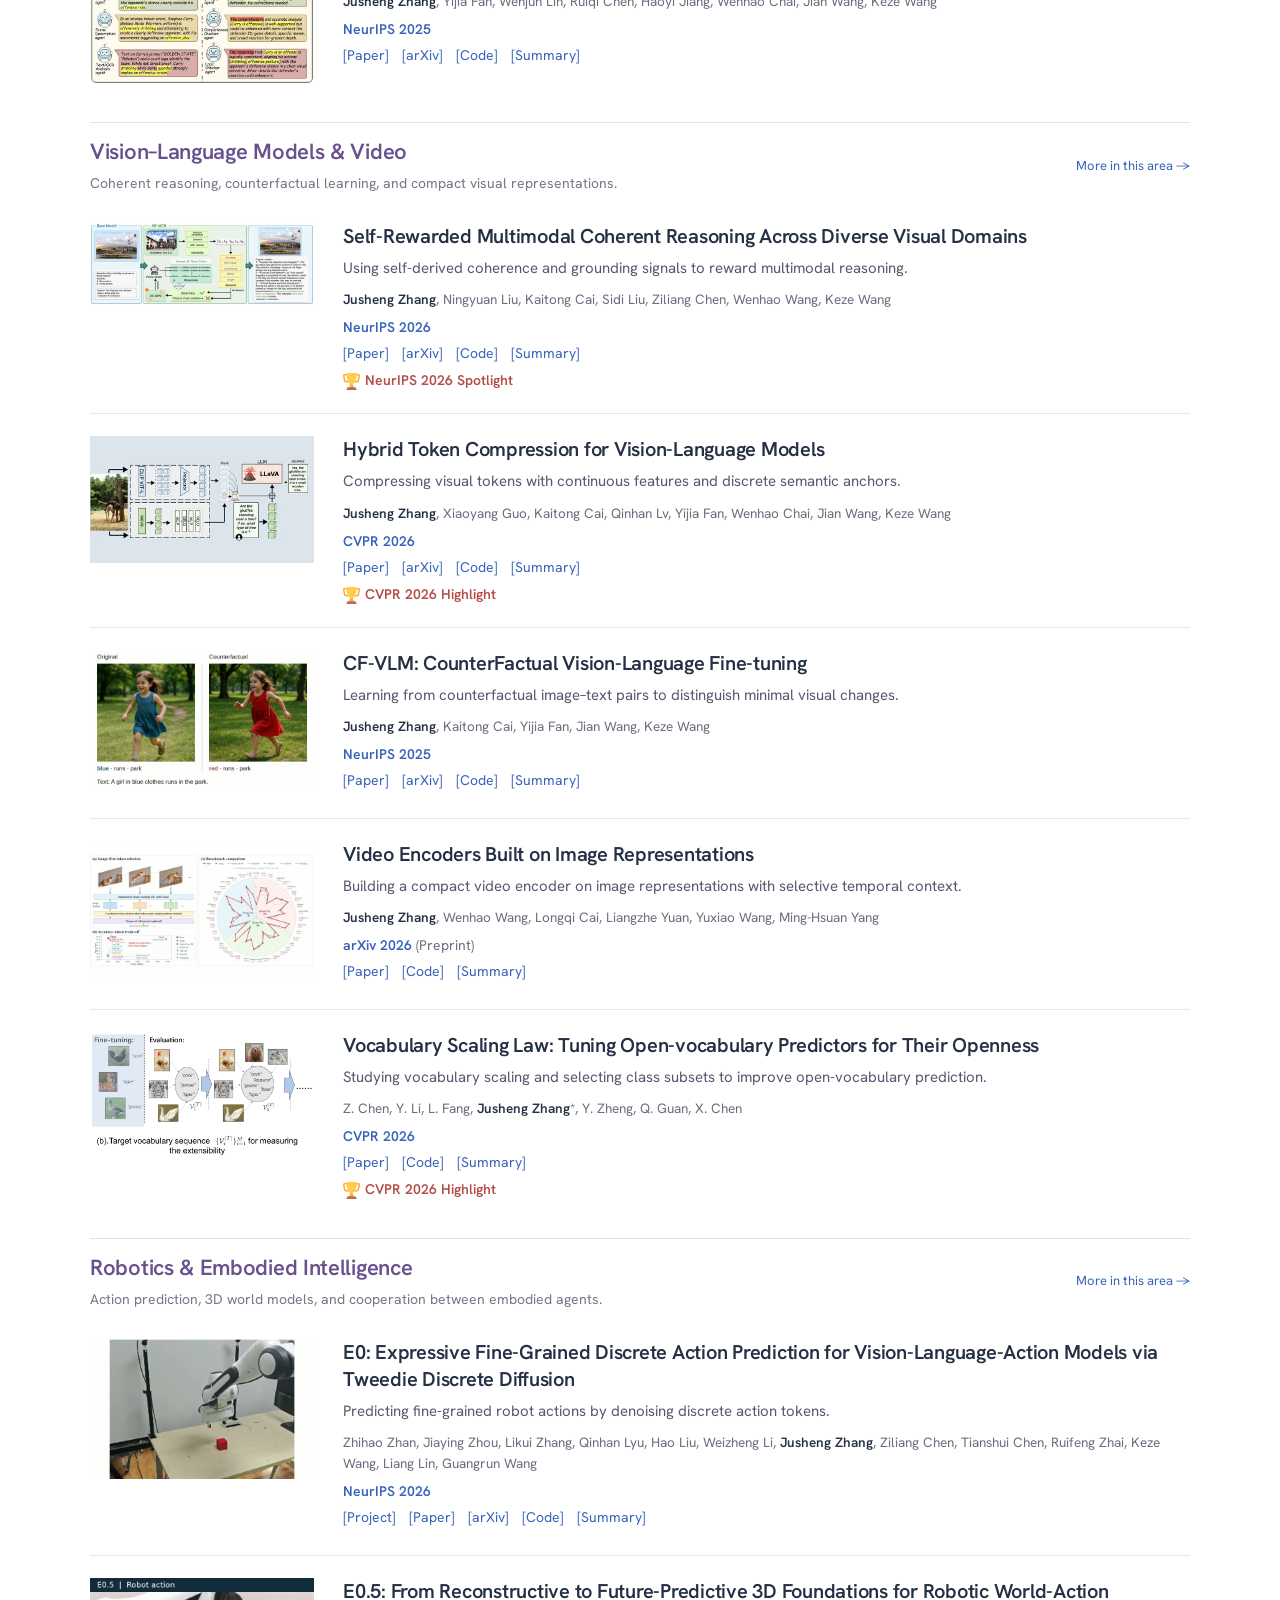
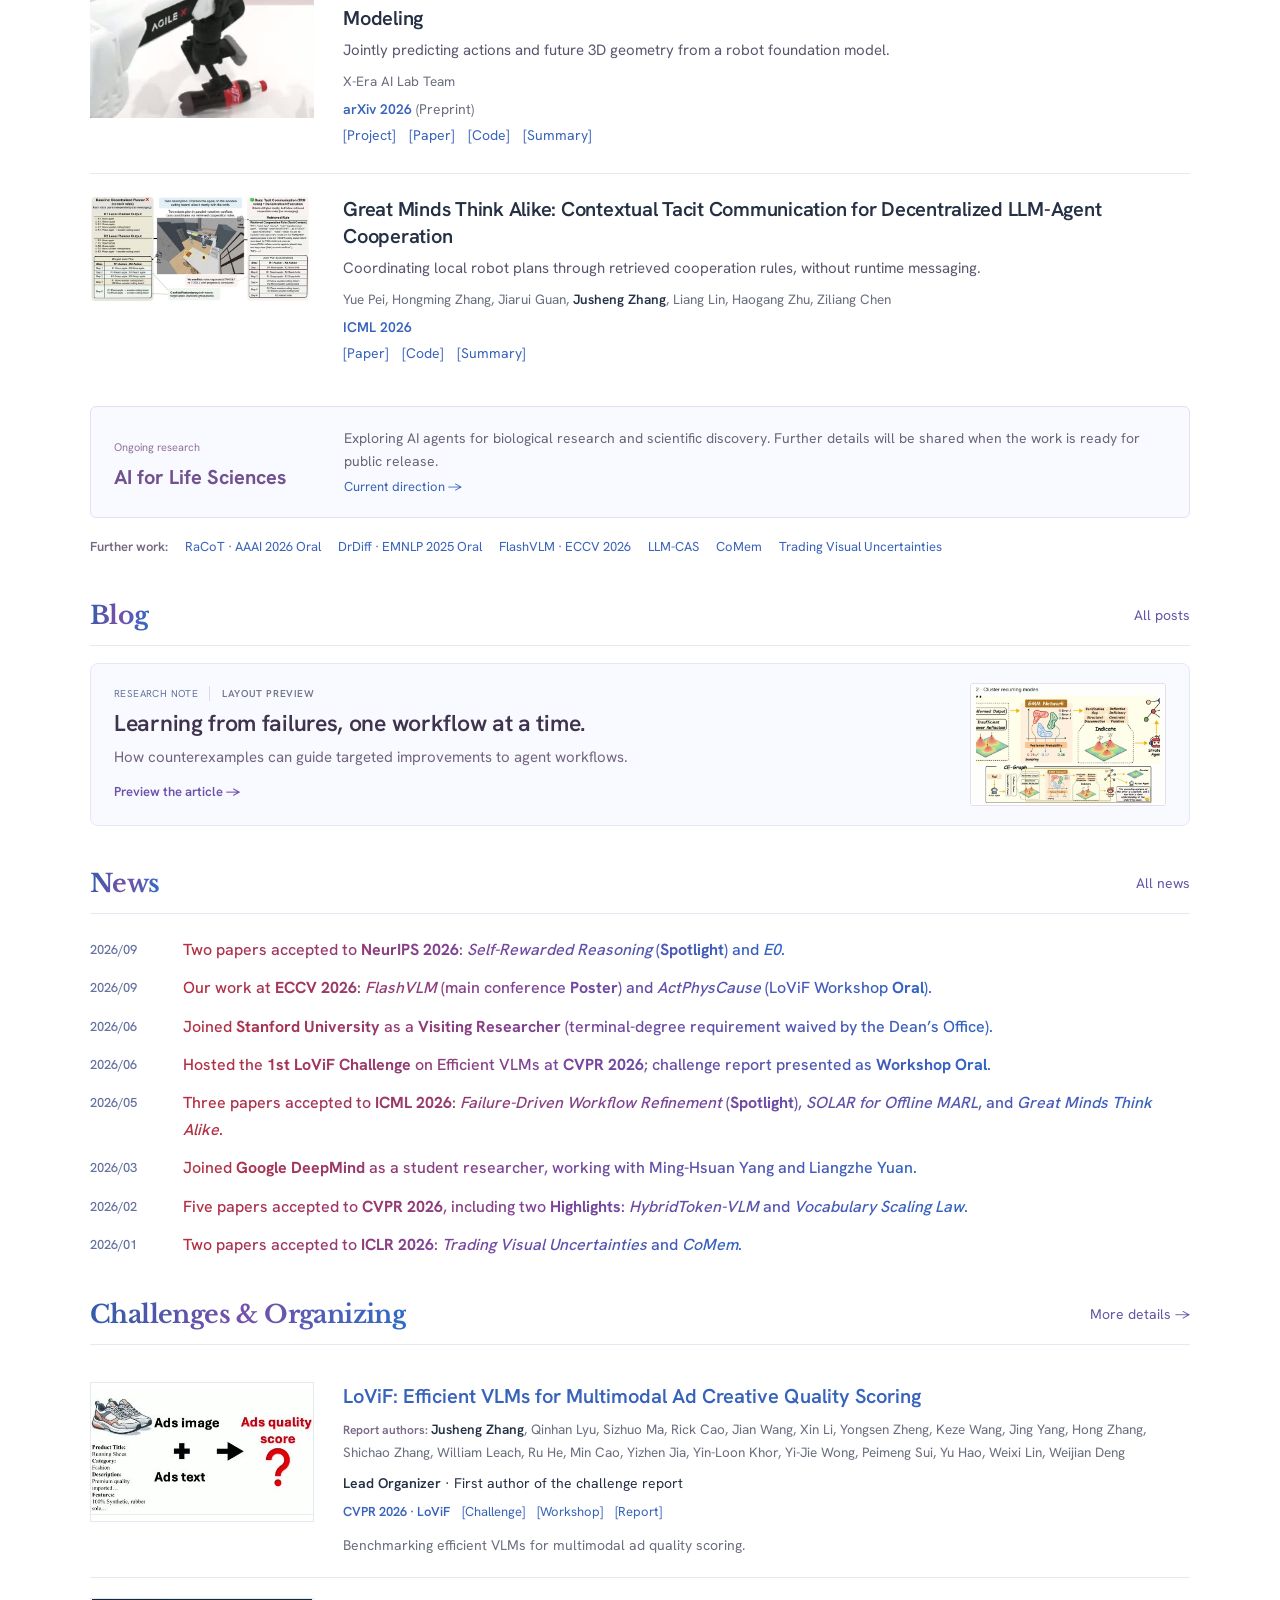
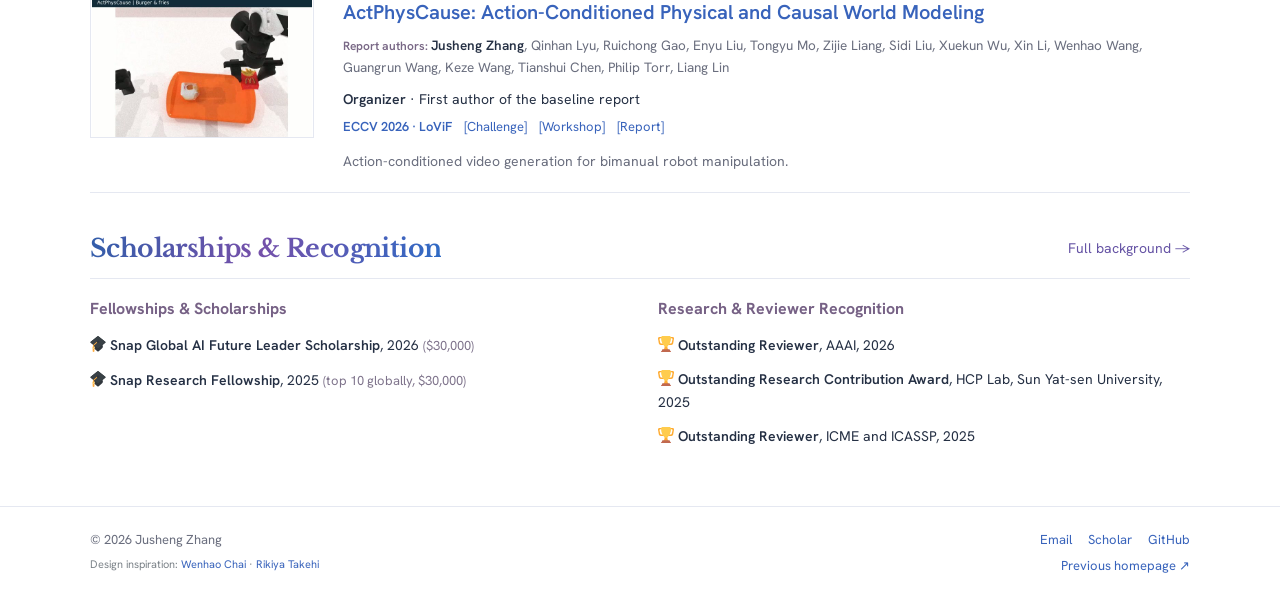
==== commit f11d1c40: "Link Stanford affiliation to the personal Stanford Profile" ====
--- a/index.html
+++ b/index.html
@@ -3,11 +3,11 @@
 <meta name="robots" content="index, follow"><meta name="description" content="Jusheng Zhang — research on AI agents, multimodal intelligence, and scientific discovery.">
 <link rel="canonical" href="https://jushengzhang.github.io/">
 <meta name="theme-color" content="#ffffff"><title>Research &amp; writing · Jusheng Zhang</title>
-<link rel="stylesheet" href="/style.css?v=ef5348a905"><script defer src="/site.js?v=6d56d5592b"></script><script defer src="/analytics.js?v=f3d20c3ef8"></script></head>
+<link rel="stylesheet" href="/style.css?v=e9be1439e2"><script defer src="/site.js?v=6d56d5592b"></script><script defer src="/analytics.js?v=f3d20c3ef8"></script></head>
 <body class="home-page"><a class="skip" href="#content">Skip to content</a>
 <header class="site-header"><div class="shell header-inner"><a class="wordmark" href="/">Jusheng Zhang</a><nav class="nav" aria-label="Main navigation"><a href="/" aria-current="page">Home</a><a href="/posts/">Blog</a><a href="/research/">Research</a><a href="/about/">About</a><a class="nav-github" href="https://github.com/jushengzhang" aria-label="GitHub"><svg aria-hidden="true" focusable="false" viewbox="0 0 496 512" xmlns="http://www.w3.org/2000/svg"><!--! Font Awesome Free 6.7.2 by @fontawesome - https://fontawesome.com License - https://fontawesome.com/license/free (Icons: CC BY 4.0, Fonts: SIL OFL 1.1, Code: MIT License) Copyright 2024 Fonticons, Inc. --><path d="M165.9 397.4c0 2-2.3 3.6-5.2 3.6-3.3.3-5.6-1.3-5.6-3.6 0-2 2.3-3.6 5.2-3.6 3-.3 5.6 1.3 5.6 3.6zm-31.1-4.5c-.7 2 1.3 4.3 4.3 4.9 2.6 1 5.6 0 6.2-2s-1.3-4.3-4.3-5.2c-2.6-.7-5.5.3-6.2 2.3zm44.2-1.7c-2.9.7-4.9 2.6-4.6 4.9.3 2 2.9 3.3 5.9 2.6 2.9-.7 4.9-2.6 4.6-4.6-.3-1.9-3-3.2-5.9-2.9zM244.8 8C106.1 8 0 113.3 0 252c0 110.9 69.8 205.8 169.5 239.2 12.8 2.3 17.3-5.6 17.3-12.1 0-6.2-.3-40.4-.3-61.4 0 0-70 15-84.7-29.8 0 0-11.4-29.1-27.8-36.6 0 0-22.9-15.7 1.6-15.4 0 0 24.9 2 38.6 25.8 21.9 38.6 58.6 27.5 72.9 20.9 2.3-16 8.8-27.1 16-33.7-55.9-6.2-112.3-14.3-112.3-110.5 0-27.5 7.6-41.3 23.6-58.9-2.6-6.5-11.1-33.3 2.6-67.9 20.9-6.5 69 27 69 27 20-5.6 41.5-8.5 62.8-8.5s42.8 2.9 62.8 8.5c0 0 48.1-33.6 69-27 13.7 34.7 5.2 61.4 2.6 67.9 16 17.7 25.8 31.5 25.8 58.9 0 96.5-58.9 104.2-114.8 110.5 9.2 7.9 17 22.9 17 46.4 0 33.7-.3 75.4-.3 83.6 0 6.5 4.6 14.4 17.3 12.1C428.2 457.8 496 362.9 496 252 496 113.3 383.5 8 244.8 8zM97.2 352.9c-1.3 1-1 3.3.7 5.2 1.6 1.6 3.9 2.3 5.2 1 1.3-1 1-3.3-.7-5.2-1.6-1.6-3.9-2.3-5.2-1zm-10.8-8.1c-.7 1.3.3 2.9 2.3 3.9 1.6 1 3.6.7 4.3-.7.7-1.3-.3-2.9-2.3-3.9-2-.6-3.6-.3-4.3.7zm32.4 35.6c-1.6 1.3-1 4.3 1.3 6.2 2.3 2.3 5.2 2.6 6.5 1 1.3-1.3.7-4.3-1.3-6.2-2.2-2.3-5.2-2.6-6.5-1zm-11.4-14.7c-1.6 1-1.6 3.6 0 5.9 1.6 2.3 4.3 3.3 5.6 2.3 1.6-1.3 1.6-3.9 0-6.2-1.4-2.3-4-3.3-5.6-2z"></path></svg></a></nav></div></header>
 <main id="content"><div class="shell"><section class="profile" id="home" aria-labelledby="home-title">
-<aside class="profile-sidebar"><button class="profile-photo-frame figure-open" type="button" aria-label="View full portrait of Jusheng Zhang" data-full="/assets/photo.jpg" data-title="Jusheng Zhang"><img class="profile-photo" src="/assets/photo.jpg" width="1079" height="1458" alt="Portrait of Jusheng Zhang" fetchpriority="high"></button><div class="profile-social" aria-label="Personal links"><a href="mailto:jusheng@stanford.edu" aria-label="Email" title="Email"><svg aria-hidden="true" focusable="false" viewbox="0 0 512 512" xmlns="http://www.w3.org/2000/svg"><!--! Font Awesome Free 6.7.2 by @fontawesome - https://fontawesome.com License - https://fontawesome.com/license/free (Icons: CC BY 4.0, Fonts: SIL OFL 1.1, Code: MIT License) Copyright 2024 Fonticons, Inc. --><path d="M48 64C21.5 64 0 85.5 0 112c0 15.1 7.1 29.3 19.2 38.4L236.8 313.6c11.4 8.5 27 8.5 38.4 0L492.8 150.4c12.1-9.1 19.2-23.3 19.2-38.4c0-26.5-21.5-48-48-48L48 64zM0 176L0 384c0 35.3 28.7 64 64 64l384 0c35.3 0 64-28.7 64-64l0-208L294.4 339.2c-22.8 17.1-54 17.1-76.8 0L0 176z"></path></svg></a><a href="https://scholar.google.com/citations?user=-EvMmxoAAAAJ" aria-label="Google Scholar" title="Google Scholar"><svg aria-hidden="true" focusable="false" viewbox="0 0 512 512" xmlns="http://www.w3.org/2000/svg"><!--! Font Awesome Free 6.7.2 by @fontawesome - https://fontawesome.com License - https://fontawesome.com/license/free (Icons: CC BY 4.0, Fonts: SIL OFL 1.1, Code: MIT License) Copyright 2024 Fonticons, Inc. --><path d="M390.9 298.5c0 0 0 .1 .1 .1c9.2 19.4 14.4 41.1 14.4 64C405.3 445.1 338.5 512 256 512s-149.3-66.9-149.3-149.3c0-22.9 5.2-44.6 14.4-64h0c1.7-3.6 3.6-7.2 5.6-10.7c4.4-7.6 9.4-14.7 15-21.3c27.4-32.6 68.5-53.3 114.4-53.3c33.6 0 64.6 11.1 89.6 29.9c9.1 6.9 17.4 14.7 24.8 23.5c5.6 6.6 10.6 13.8 15 21.3c2 3.4 3.8 7 5.5 10.5zm26.4-18.8c-30.1-58.4-91-98.4-161.3-98.4s-131.2 40-161.3 98.4L0 202.7 256 0 512 202.7l-94.7 77.1z"></path></svg></a><a href="https://github.com/jushengzhang" aria-label="GitHub" title="GitHub"><svg aria-hidden="true" focusable="false" viewbox="0 0 496 512" xmlns="http://www.w3.org/2000/svg"><!--! Font Awesome Free 6.7.2 by @fontawesome - https://fontawesome.com License - https://fontawesome.com/license/free (Icons: CC BY 4.0, Fonts: SIL OFL 1.1, Code: MIT License) Copyright 2024 Fonticons, Inc. --><path d="M165.9 397.4c0 2-2.3 3.6-5.2 3.6-3.3.3-5.6-1.3-5.6-3.6 0-2 2.3-3.6 5.2-3.6 3-.3 5.6 1.3 5.6 3.6zm-31.1-4.5c-.7 2 1.3 4.3 4.3 4.9 2.6 1 5.6 0 6.2-2s-1.3-4.3-4.3-5.2c-2.6-.7-5.5.3-6.2 2.3zm44.2-1.7c-2.9.7-4.9 2.6-4.6 4.9.3 2 2.9 3.3 5.9 2.6 2.9-.7 4.9-2.6 4.6-4.6-.3-1.9-3-3.2-5.9-2.9zM244.8 8C106.1 8 0 113.3 0 252c0 110.9 69.8 205.8 169.5 239.2 12.8 2.3 17.3-5.6 17.3-12.1 0-6.2-.3-40.4-.3-61.4 0 0-70 15-84.7-29.8 0 0-11.4-29.1-27.8-36.6 0 0-22.9-15.7 1.6-15.4 0 0 24.9 2 38.6 25.8 21.9 38.6 58.6 27.5 72.9 20.9 2.3-16 8.8-27.1 16-33.7-55.9-6.2-112.3-14.3-112.3-110.5 0-27.5 7.6-41.3 23.6-58.9-2.6-6.5-11.1-33.3 2.6-67.9 20.9-6.5 69 27 69 27 20-5.6 41.5-8.5 62.8-8.5s42.8 2.9 62.8 8.5c0 0 48.1-33.6 69-27 13.7 34.7 5.2 61.4 2.6 67.9 16 17.7 25.8 31.5 25.8 58.9 0 96.5-58.9 104.2-114.8 110.5 9.2 7.9 17 22.9 17 46.4 0 33.7-.3 75.4-.3 83.6 0 6.5 4.6 14.4 17.3 12.1C428.2 457.8 496 362.9 496 252 496 113.3 383.5 8 244.8 8zM97.2 352.9c-1.3 1-1 3.3.7 5.2 1.6 1.6 3.9 2.3 5.2 1 1.3-1 1-3.3-.7-5.2-1.6-1.6-3.9-2.3-5.2-1zm-10.8-8.1c-.7 1.3.3 2.9 2.3 3.9 1.6 1 3.6.7 4.3-.7.7-1.3-.3-2.9-2.3-3.9-2-.6-3.6-.3-4.3.7zm32.4 35.6c-1.6 1.3-1 4.3 1.3 6.2 2.3 2.3 5.2 2.6 6.5 1 1.3-1.3.7-4.3-1.3-6.2-2.2-2.3-5.2-2.6-6.5-1zm-11.4-14.7c-1.6 1-1.6 3.6 0 5.9 1.6 2.3 4.3 3.3 5.6 2.3 1.6-1.3 1.6-3.9 0-6.2-1.4-2.3-4-3.3-5.6-2z"></path></svg></a><a href="https://www.linkedin.com/in/%E5%B7%A8%E5%A3%B0-%E5%BC%A0-50510b1b8/" aria-label="LinkedIn" title="LinkedIn"><svg aria-hidden="true" focusable="false" viewbox="0 0 448 512" xmlns="http://www.w3.org/2000/svg"><!--! Font Awesome Free 6.7.2 by @fontawesome - https://fontawesome.com License - https://fontawesome.com/license/free (Icons: CC BY 4.0, Fonts: SIL OFL 1.1, Code: MIT License) Copyright 2024 Fonticons, Inc. --><path d="M416 32H31.9C14.3 32 0 46.5 0 64.3v383.4C0 465.5 14.3 480 31.9 480H416c17.6 0 32-14.5 32-32.3V64.3c0-17.8-14.4-32.3-32-32.3zM135.4 416H69V202.2h66.5V416zm-33.2-243c-21.3 0-38.5-17.3-38.5-38.5S80.9 96 102.2 96c21.2 0 38.5 17.3 38.5 38.5 0 21.3-17.2 38.5-38.5 38.5zm282.1 243h-66.4V312c0-24.8-.5-56.7-34.5-56.7-34.6 0-39.9 27-39.9 54.9V416h-66.4V202.2h63.7v29.2h.9c8.9-16.8 30.6-34.5 62.9-34.5 67.2 0 79.7 44.3 79.7 101.9V416z"></path></svg></a><a href="https://profiles.stanford.edu/jusheng-zhang" aria-label="Stanford Profile" title="Stanford Profile"><img class="profile-stanford-mark" src="/assets/logo-stanford.png" width="18" height="23" alt="" decoding="async"></a></div><div class="affiliations"><div class="affiliation"><img src="/assets/logo-stanford.png" alt="Stanford University" width="35" height="43"><div><a href="https://www.stanford.edu/">Stanford University</a><span>Visiting Researcher</span></div></div><div class="affiliation"><img src="/assets/logo-gdm.png" alt="Google DeepMind" width="35" height="35"><div><a href="https://deepmind.google/">Google DeepMind</a><span>Student Researcher</span></div></div></div></aside>
+<aside class="profile-sidebar"><button class="profile-photo-frame figure-open" type="button" aria-label="View full portrait of Jusheng Zhang" data-full="/assets/photo.jpg" data-title="Jusheng Zhang"><img class="profile-photo" src="/assets/photo.jpg" width="1079" height="1458" alt="Portrait of Jusheng Zhang" fetchpriority="high"></button><div class="profile-social" aria-label="Personal links"><a href="mailto:jusheng@stanford.edu" aria-label="Email" title="Email"><svg aria-hidden="true" focusable="false" viewbox="0 0 512 512" xmlns="http://www.w3.org/2000/svg"><!--! Font Awesome Free 6.7.2 by @fontawesome - https://fontawesome.com License - https://fontawesome.com/license/free (Icons: CC BY 4.0, Fonts: SIL OFL 1.1, Code: MIT License) Copyright 2024 Fonticons, Inc. --><path d="M48 64C21.5 64 0 85.5 0 112c0 15.1 7.1 29.3 19.2 38.4L236.8 313.6c11.4 8.5 27 8.5 38.4 0L492.8 150.4c12.1-9.1 19.2-23.3 19.2-38.4c0-26.5-21.5-48-48-48L48 64zM0 176L0 384c0 35.3 28.7 64 64 64l384 0c35.3 0 64-28.7 64-64l0-208L294.4 339.2c-22.8 17.1-54 17.1-76.8 0L0 176z"></path></svg></a><a href="https://scholar.google.com/citations?user=-EvMmxoAAAAJ" aria-label="Google Scholar" title="Google Scholar"><svg aria-hidden="true" focusable="false" viewbox="0 0 512 512" xmlns="http://www.w3.org/2000/svg"><!--! Font Awesome Free 6.7.2 by @fontawesome - https://fontawesome.com License - https://fontawesome.com/license/free (Icons: CC BY 4.0, Fonts: SIL OFL 1.1, Code: MIT License) Copyright 2024 Fonticons, Inc. --><path d="M390.9 298.5c0 0 0 .1 .1 .1c9.2 19.4 14.4 41.1 14.4 64C405.3 445.1 338.5 512 256 512s-149.3-66.9-149.3-149.3c0-22.9 5.2-44.6 14.4-64h0c1.7-3.6 3.6-7.2 5.6-10.7c4.4-7.6 9.4-14.7 15-21.3c27.4-32.6 68.5-53.3 114.4-53.3c33.6 0 64.6 11.1 89.6 29.9c9.1 6.9 17.4 14.7 24.8 23.5c5.6 6.6 10.6 13.8 15 21.3c2 3.4 3.8 7 5.5 10.5zm26.4-18.8c-30.1-58.4-91-98.4-161.3-98.4s-131.2 40-161.3 98.4L0 202.7 256 0 512 202.7l-94.7 77.1z"></path></svg></a><a href="https://github.com/jushengzhang" aria-label="GitHub" title="GitHub"><svg aria-hidden="true" focusable="false" viewbox="0 0 496 512" xmlns="http://www.w3.org/2000/svg"><!--! Font Awesome Free 6.7.2 by @fontawesome - https://fontawesome.com License - https://fontawesome.com/license/free (Icons: CC BY 4.0, Fonts: SIL OFL 1.1, Code: MIT License) Copyright 2024 Fonticons, Inc. --><path d="M165.9 397.4c0 2-2.3 3.6-5.2 3.6-3.3.3-5.6-1.3-5.6-3.6 0-2 2.3-3.6 5.2-3.6 3-.3 5.6 1.3 5.6 3.6zm-31.1-4.5c-.7 2 1.3 4.3 4.3 4.9 2.6 1 5.6 0 6.2-2s-1.3-4.3-4.3-5.2c-2.6-.7-5.5.3-6.2 2.3zm44.2-1.7c-2.9.7-4.9 2.6-4.6 4.9.3 2 2.9 3.3 5.9 2.6 2.9-.7 4.9-2.6 4.6-4.6-.3-1.9-3-3.2-5.9-2.9zM244.8 8C106.1 8 0 113.3 0 252c0 110.9 69.8 205.8 169.5 239.2 12.8 2.3 17.3-5.6 17.3-12.1 0-6.2-.3-40.4-.3-61.4 0 0-70 15-84.7-29.8 0 0-11.4-29.1-27.8-36.6 0 0-22.9-15.7 1.6-15.4 0 0 24.9 2 38.6 25.8 21.9 38.6 58.6 27.5 72.9 20.9 2.3-16 8.8-27.1 16-33.7-55.9-6.2-112.3-14.3-112.3-110.5 0-27.5 7.6-41.3 23.6-58.9-2.6-6.5-11.1-33.3 2.6-67.9 20.9-6.5 69 27 69 27 20-5.6 41.5-8.5 62.8-8.5s42.8 2.9 62.8 8.5c0 0 48.1-33.6 69-27 13.7 34.7 5.2 61.4 2.6 67.9 16 17.7 25.8 31.5 25.8 58.9 0 96.5-58.9 104.2-114.8 110.5 9.2 7.9 17 22.9 17 46.4 0 33.7-.3 75.4-.3 83.6 0 6.5 4.6 14.4 17.3 12.1C428.2 457.8 496 362.9 496 252 496 113.3 383.5 8 244.8 8zM97.2 352.9c-1.3 1-1 3.3.7 5.2 1.6 1.6 3.9 2.3 5.2 1 1.3-1 1-3.3-.7-5.2-1.6-1.6-3.9-2.3-5.2-1zm-10.8-8.1c-.7 1.3.3 2.9 2.3 3.9 1.6 1 3.6.7 4.3-.7.7-1.3-.3-2.9-2.3-3.9-2-.6-3.6-.3-4.3.7zm32.4 35.6c-1.6 1.3-1 4.3 1.3 6.2 2.3 2.3 5.2 2.6 6.5 1 1.3-1.3.7-4.3-1.3-6.2-2.2-2.3-5.2-2.6-6.5-1zm-11.4-14.7c-1.6 1-1.6 3.6 0 5.9 1.6 2.3 4.3 3.3 5.6 2.3 1.6-1.3 1.6-3.9 0-6.2-1.4-2.3-4-3.3-5.6-2z"></path></svg></a><a href="https://www.linkedin.com/in/%E5%B7%A8%E5%A3%B0-%E5%BC%A0-50510b1b8/" aria-label="LinkedIn" title="LinkedIn"><svg aria-hidden="true" focusable="false" viewbox="0 0 448 512" xmlns="http://www.w3.org/2000/svg"><!--! Font Awesome Free 6.7.2 by @fontawesome - https://fontawesome.com License - https://fontawesome.com/license/free (Icons: CC BY 4.0, Fonts: SIL OFL 1.1, Code: MIT License) Copyright 2024 Fonticons, Inc. --><path d="M416 32H31.9C14.3 32 0 46.5 0 64.3v383.4C0 465.5 14.3 480 31.9 480H416c17.6 0 32-14.5 32-32.3V64.3c0-17.8-14.4-32.3-32-32.3zM135.4 416H69V202.2h66.5V416zm-33.2-243c-21.3 0-38.5-17.3-38.5-38.5S80.9 96 102.2 96c21.2 0 38.5 17.3 38.5 38.5 0 21.3-17.2 38.5-38.5 38.5zm282.1 243h-66.4V312c0-24.8-.5-56.7-34.5-56.7-34.6 0-39.9 27-39.9 54.9V416h-66.4V202.2h63.7v29.2h.9c8.9-16.8 30.6-34.5 62.9-34.5 67.2 0 79.7 44.3 79.7 101.9V416z"></path></svg></a></div><div class="affiliations"><a class="affiliation affiliation-profile" href="https://profiles.stanford.edu/jusheng-zhang" aria-label="Jusheng Zhang on Stanford Profiles" title="View my Stanford Profile"><img src="/assets/logo-stanford.png" alt="" width="35" height="43"><div><strong class="affiliation-name">Stanford University</strong><span>Visiting Researcher</span></div></a><div class="affiliation"><img src="/assets/logo-gdm.png" alt="Google DeepMind" width="35" height="35"><div><a href="https://deepmind.google/">Google DeepMind</a><span>Student Researcher</span></div></div></div></aside>
 <div class="profile-copy"><h1 id="home-title">Jusheng Zhang</h1><p>I am a Visiting Researcher at <a href="https://www.stanford.edu/">Stanford University</a>, working with Joseph C. Wu and Xuekun Wu on <strong>agentic AI for life sciences</strong>, and a Student Researcher at <a href="https://deepmind.google/">Google DeepMind</a>, working with Ming-Hsuan Yang and Liangzhe Yuan on <strong>efficient video and vision–language models</strong>.</p><p>My research connects multi-agent collaboration, reasoning under uncertainty, efficient visual intelligence, and embodied decision-making.</p><p>Previously, I worked with teams at Nanyang Technological University, Meta AI, Snap Research, and the HCP Lab of Sun Yat-sen University. Earlier, I worked on risk-control algorithms at Ant Group. <a href="/about/">More about me ↗</a></p><p>My goal is to help build the next generation of <strong>AI agents for scientific discovery.</strong></p><nav class="research-topics" aria-label="Selected work"><span>Selected work:</span><a href="#pub-c1">CE-Graph</a><a href="#pub-c6">KABB</a><a href="#pub-c11">HybridToken-VLM</a><a href="#pub-m3">E0.5</a></nav></div></section>
 <section class="page-section home-research" id="research" aria-labelledby="selected-title">
 <div class="section-heading"><h2 id="selected-title">Research</h2><a class="subtle-link" href="/research/">All publications →</a></div>
--- a/style.css
+++ b/style.css
@@ -52,10 +52,14 @@
   border-radius: 8px;
   box-shadow: 0 6px 22px #693a8c12;
 }
-.profile-social { width: 230px; margin: 17px 0 20px; gap: 12px; }
-.profile-social a { color: #5c64a1; flex-shrink: 0; }
-.profile-social .profile-stanford-mark { display: block; width: 18px; height: 23px; object-fit: contain; }
+.profile-social { width: 230px; margin: 17px 0 20px; }
+.profile-social a { color: #5c64a1; }
 .profile-social a:hover { color: var(--teal); }
+.affiliation-profile { color: inherit; text-decoration: none; }
+.affiliation-profile .affiliation-name { display: block; color: var(--blue); font-size: 15px; font-weight: 550; line-height: 1.3; }
+.affiliation-profile:hover { text-decoration: none; }
+.affiliation-profile:hover .affiliation-name { text-decoration: underline; }
+
 .profile-copy h1 { font-size: 44px; margin-bottom: 20px; }
 .profile-copy p { font-size: 18px; line-height: 1.62; margin-bottom: 14px; }
 .profile-copy p a { color: #4863a4; border-bottom-color: #d0d9ed; }
@@ -163,6 +167,7 @@
   .profile-copy h1 { font-size: 35px; }
   .profile-copy p { font-size: 17px; }
   .affiliation a { font-size: 13px; }
+  .affiliation-profile .affiliation-name { font-size: 13px; }
   .affiliation span { font-size: 11px; }
   .research-topics { gap: 7px 14px; margin-top: 14px; }
   .featured-note { grid-template-columns: minmax(0, 1fr) 170px; gap: 20px; padding: 18px 20px; }
@@ -174,8 +179,7 @@
   .profile { grid-template-columns: 1fr; gap: 23px; padding-top: 26px; padding-bottom: 12px; }
   .profile-sidebar { grid-template-columns: 124px minmax(0, 1fr); gap: 15px 22px; }
   .profile-photo-frame { width: 124px; height: 142px; }
-  .profile-social { width: auto; margin: 3px 0 0; gap: 6px; }
-  .profile-social .profile-stanford-mark { width: 16px; height: 21px; }
+  .profile-social { width: auto; margin: 3px 0 0; }
   .profile-copy h1 { font-size: 34px; margin-bottom: 17px; }
   .profile-copy p { font-size: 17px; line-height: 1.62; margin-bottom: 14px; }
   .research-topics { margin-top: 16px; font-size: 13px; gap: 7px 18px; }
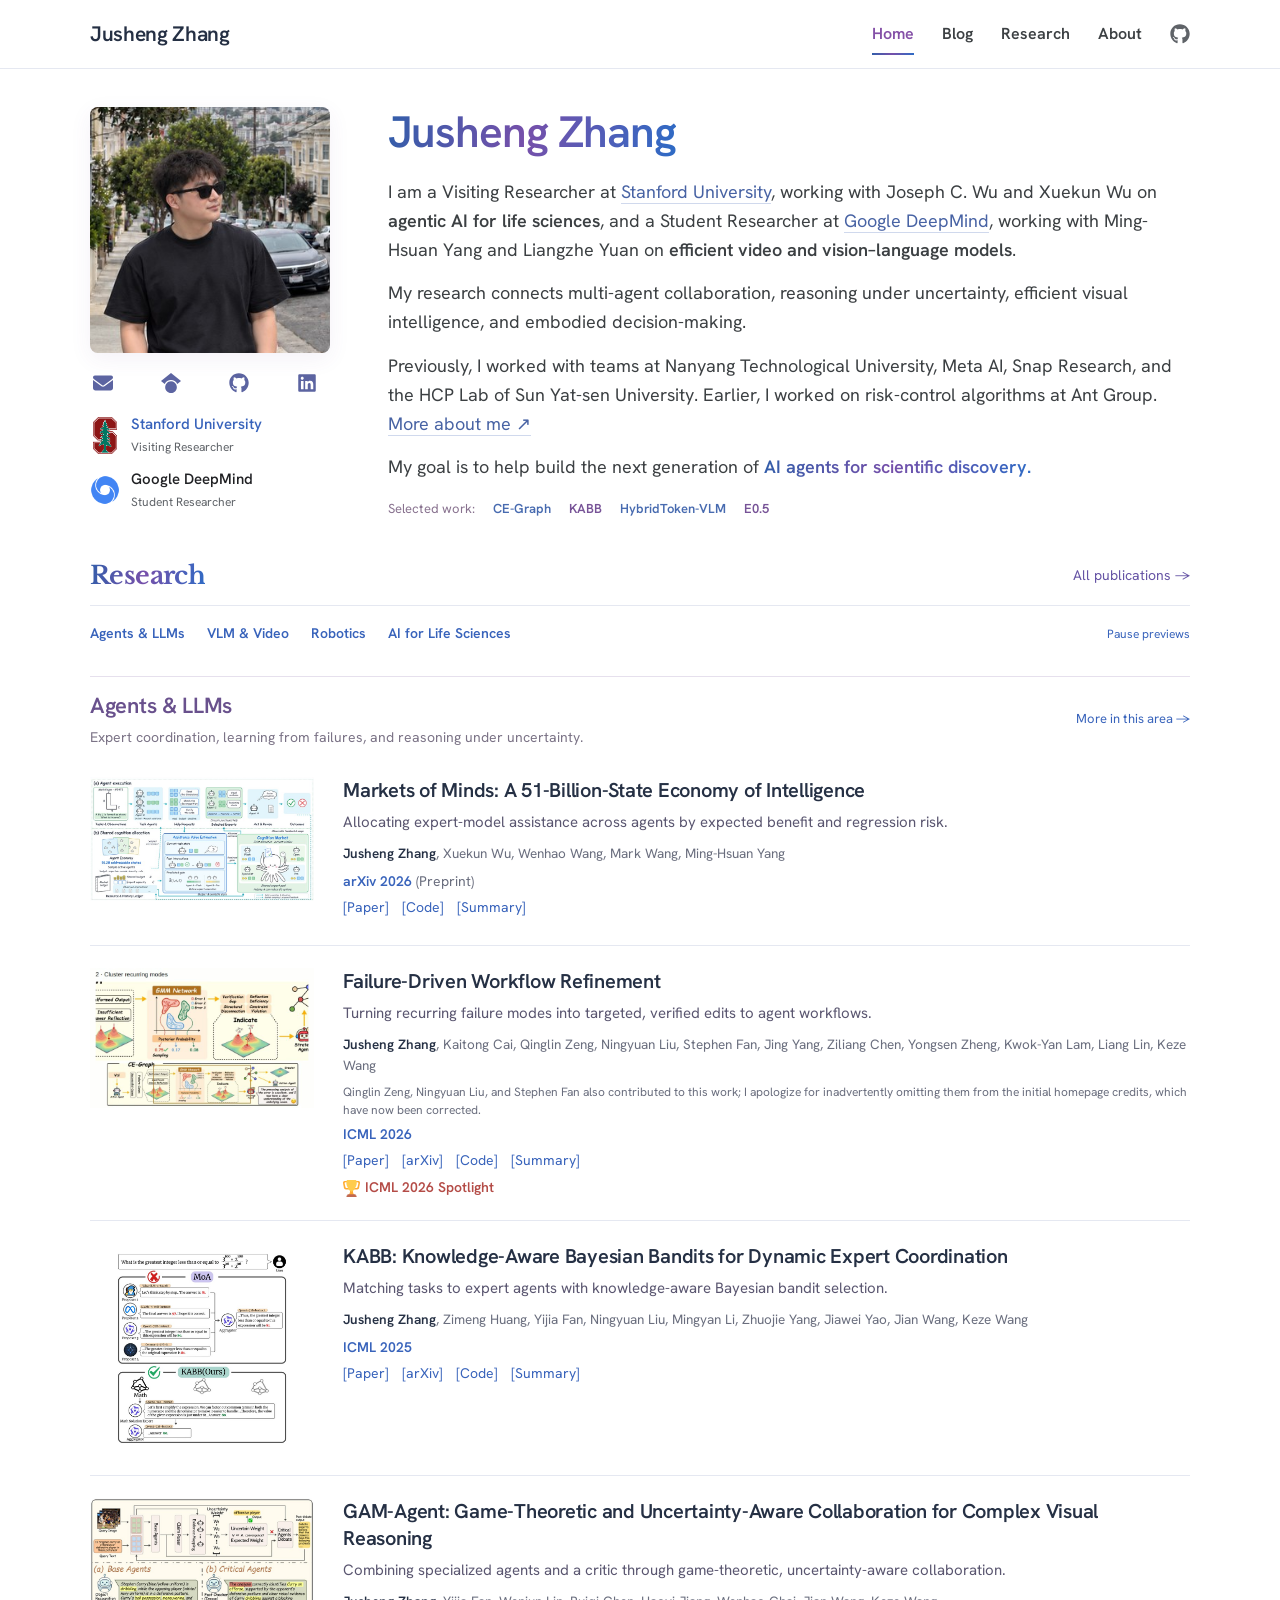
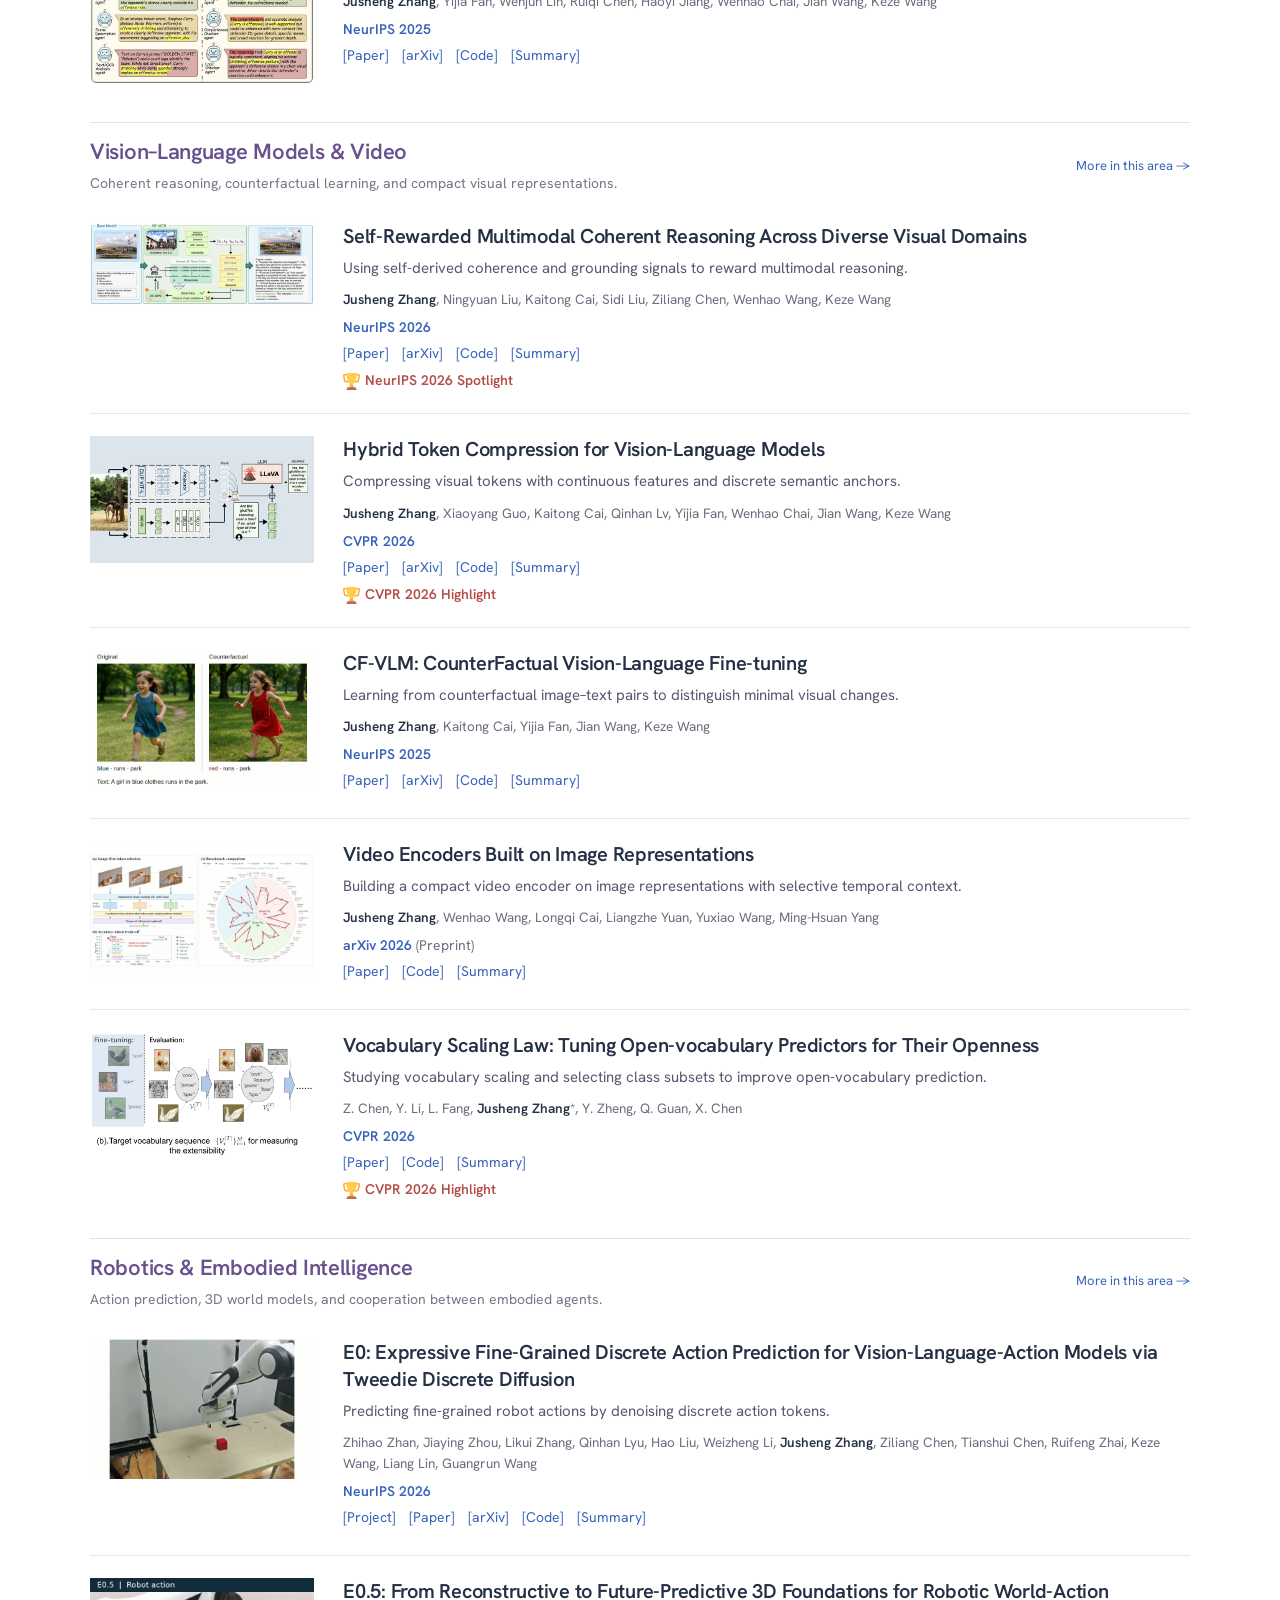
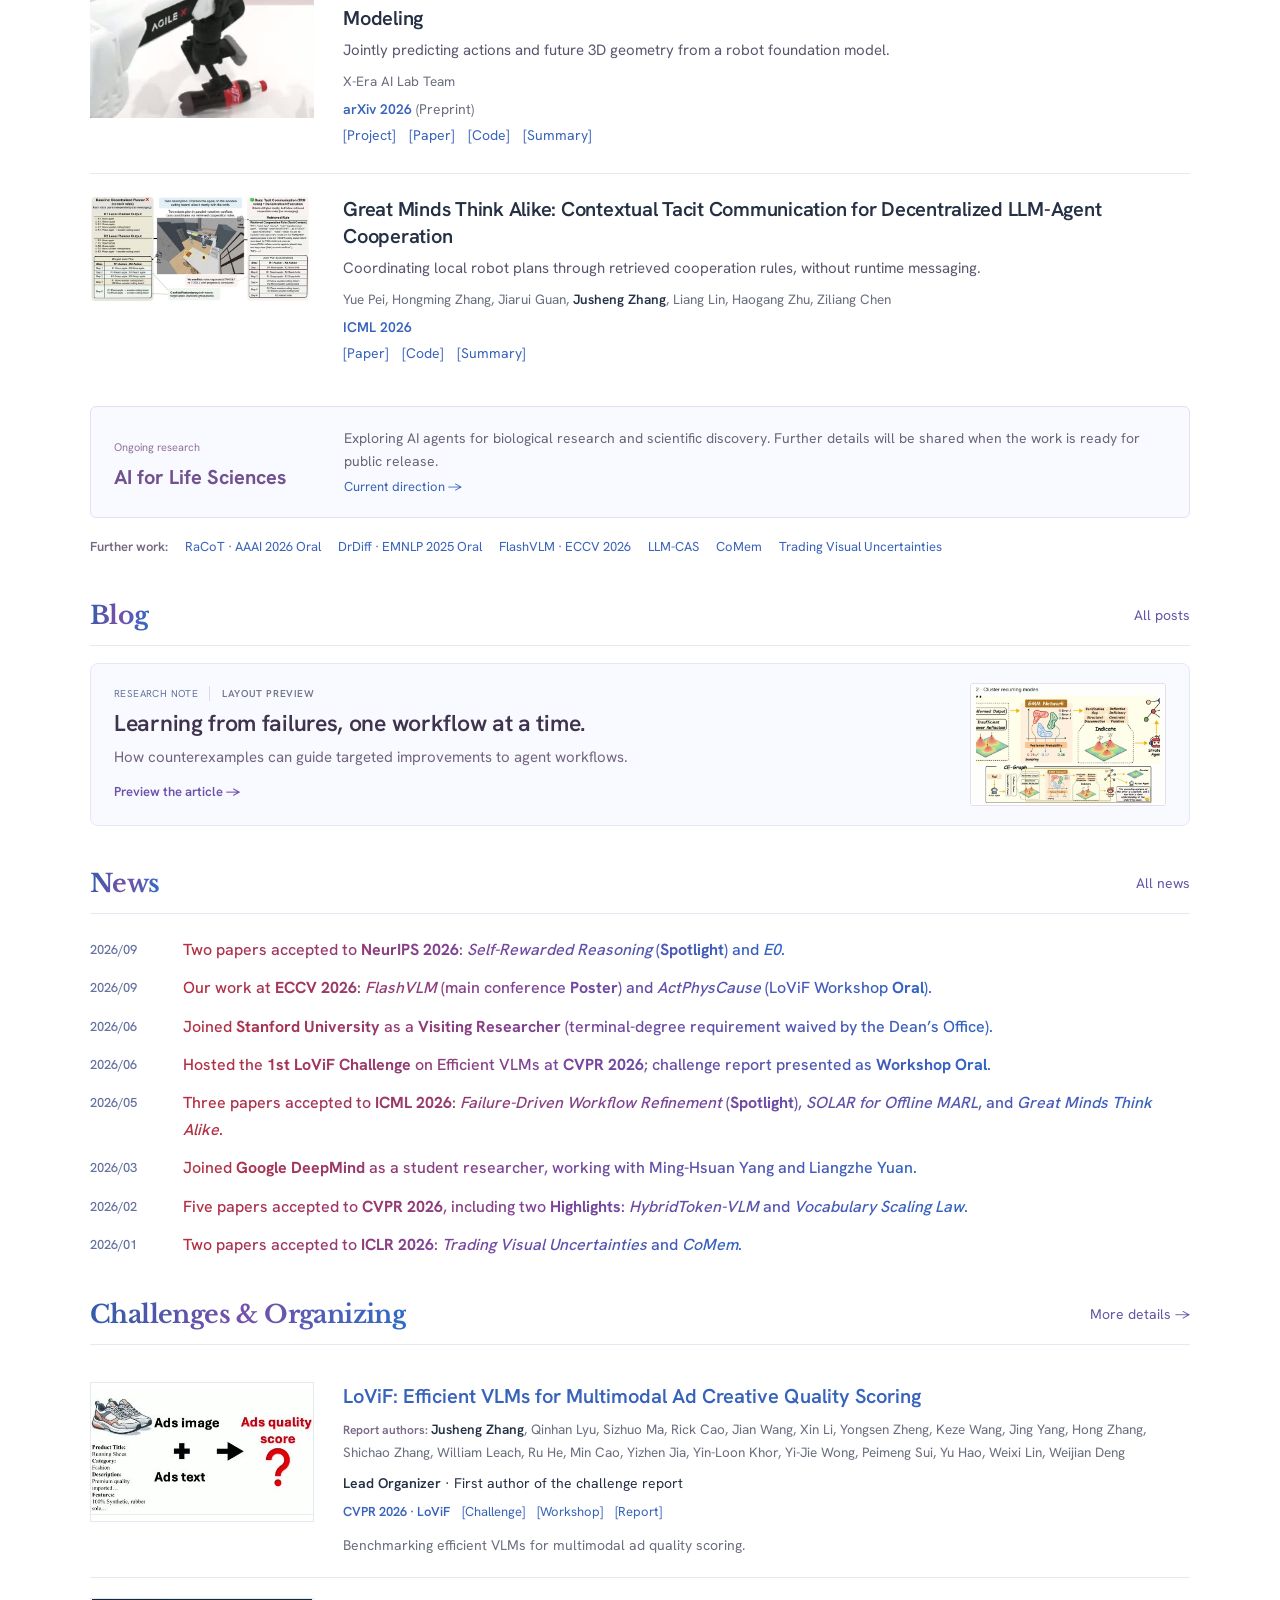
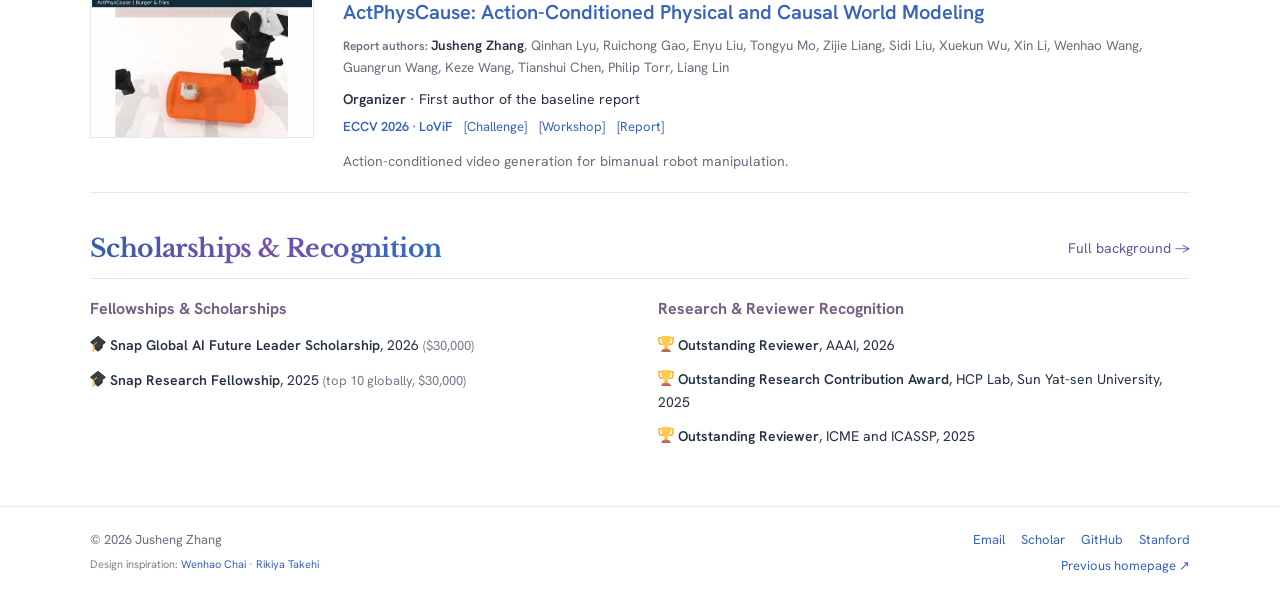
==== commit f6b31d8c: "Add Stanford Profile link at the end of footer links" ====
--- a/index.html
+++ b/index.html
@@ -49,6 +49,6 @@
 </ul>
 </div>
 </section></div></main>
-<footer class="site-footer"><div class="shell footer-inner"><div><p>© 2026 Jusheng Zhang</p><p class="design-credit">Design inspiration: <a href="https://wenhaochai.com/">Wenhao Chai</a> · <a href="https://rikiyat.github.io/">Rikiya Takehi</a></p></div><div class="footer-right"><p><a href="mailto:jusheng@stanford.edu">Email</a><a href="https://scholar.google.com/citations?user=-EvMmxoAAAAJ">Scholar</a><a href="https://github.com/jushengzhang">GitHub</a></p><p><a href="/preview/writing/">Previous homepage ↗</a></p></div></div></footer>
+<footer class="site-footer"><div class="shell footer-inner"><div><p>© 2026 Jusheng Zhang</p><p class="design-credit">Design inspiration: <a href="https://wenhaochai.com/">Wenhao Chai</a> · <a href="https://rikiyat.github.io/">Rikiya Takehi</a></p></div><div class="footer-right"><p><a href="mailto:jusheng@stanford.edu">Email</a><a href="https://scholar.google.com/citations?user=-EvMmxoAAAAJ">Scholar</a><a href="https://github.com/jushengzhang">GitHub</a><a href="https://profiles.stanford.edu/jusheng-zhang" title="Stanford Profile">Stanford</a></p><p><a href="/preview/writing/">Previous homepage ↗</a></p></div></div></footer>
 <dialog class="lightbox" aria-labelledby="figure-title"><header><h2 id="figure-title">Research figure</h2><button type="button" data-dialog-close aria-label="Close figure">×</button></header><img alt=""><p class="caption"></p><div class="image-links"><a data-image-source>Original figure ↗</a><a data-image-paper>Paper ↗</a></div></dialog>
 </body></html>
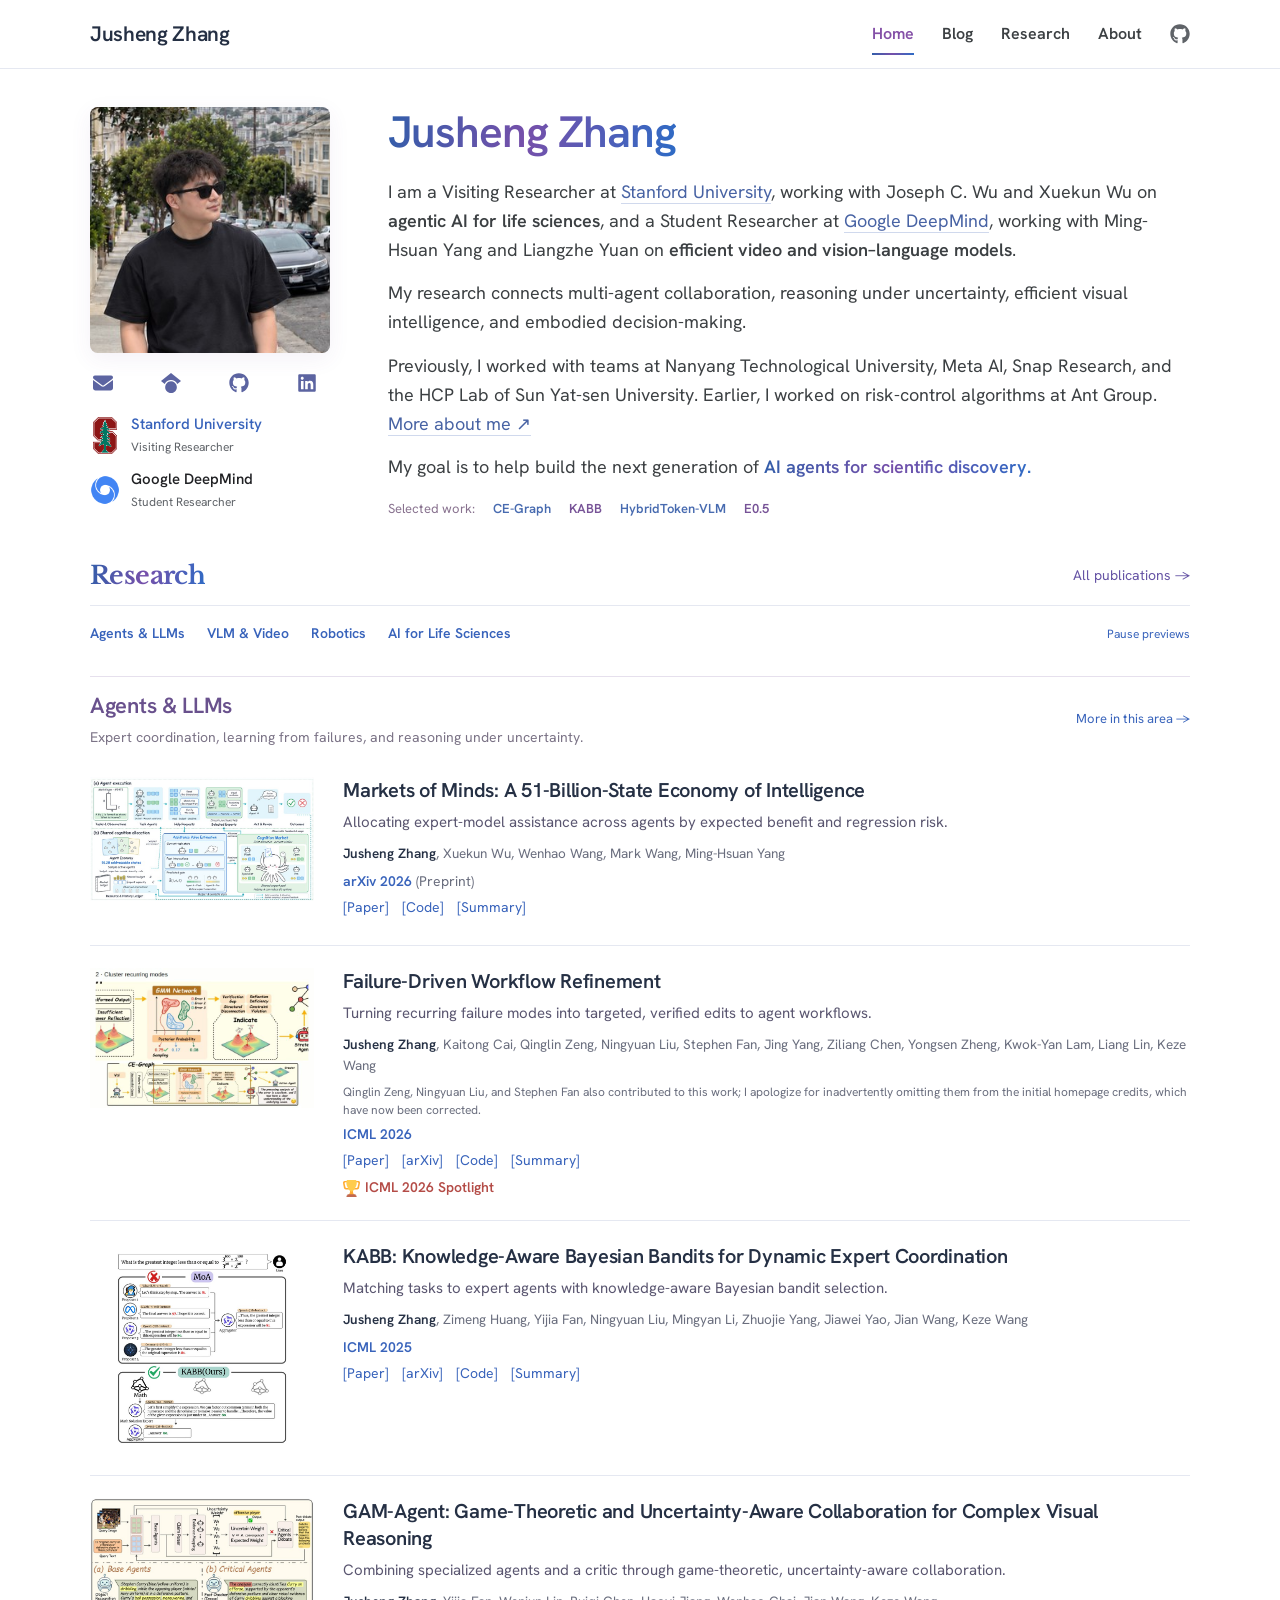
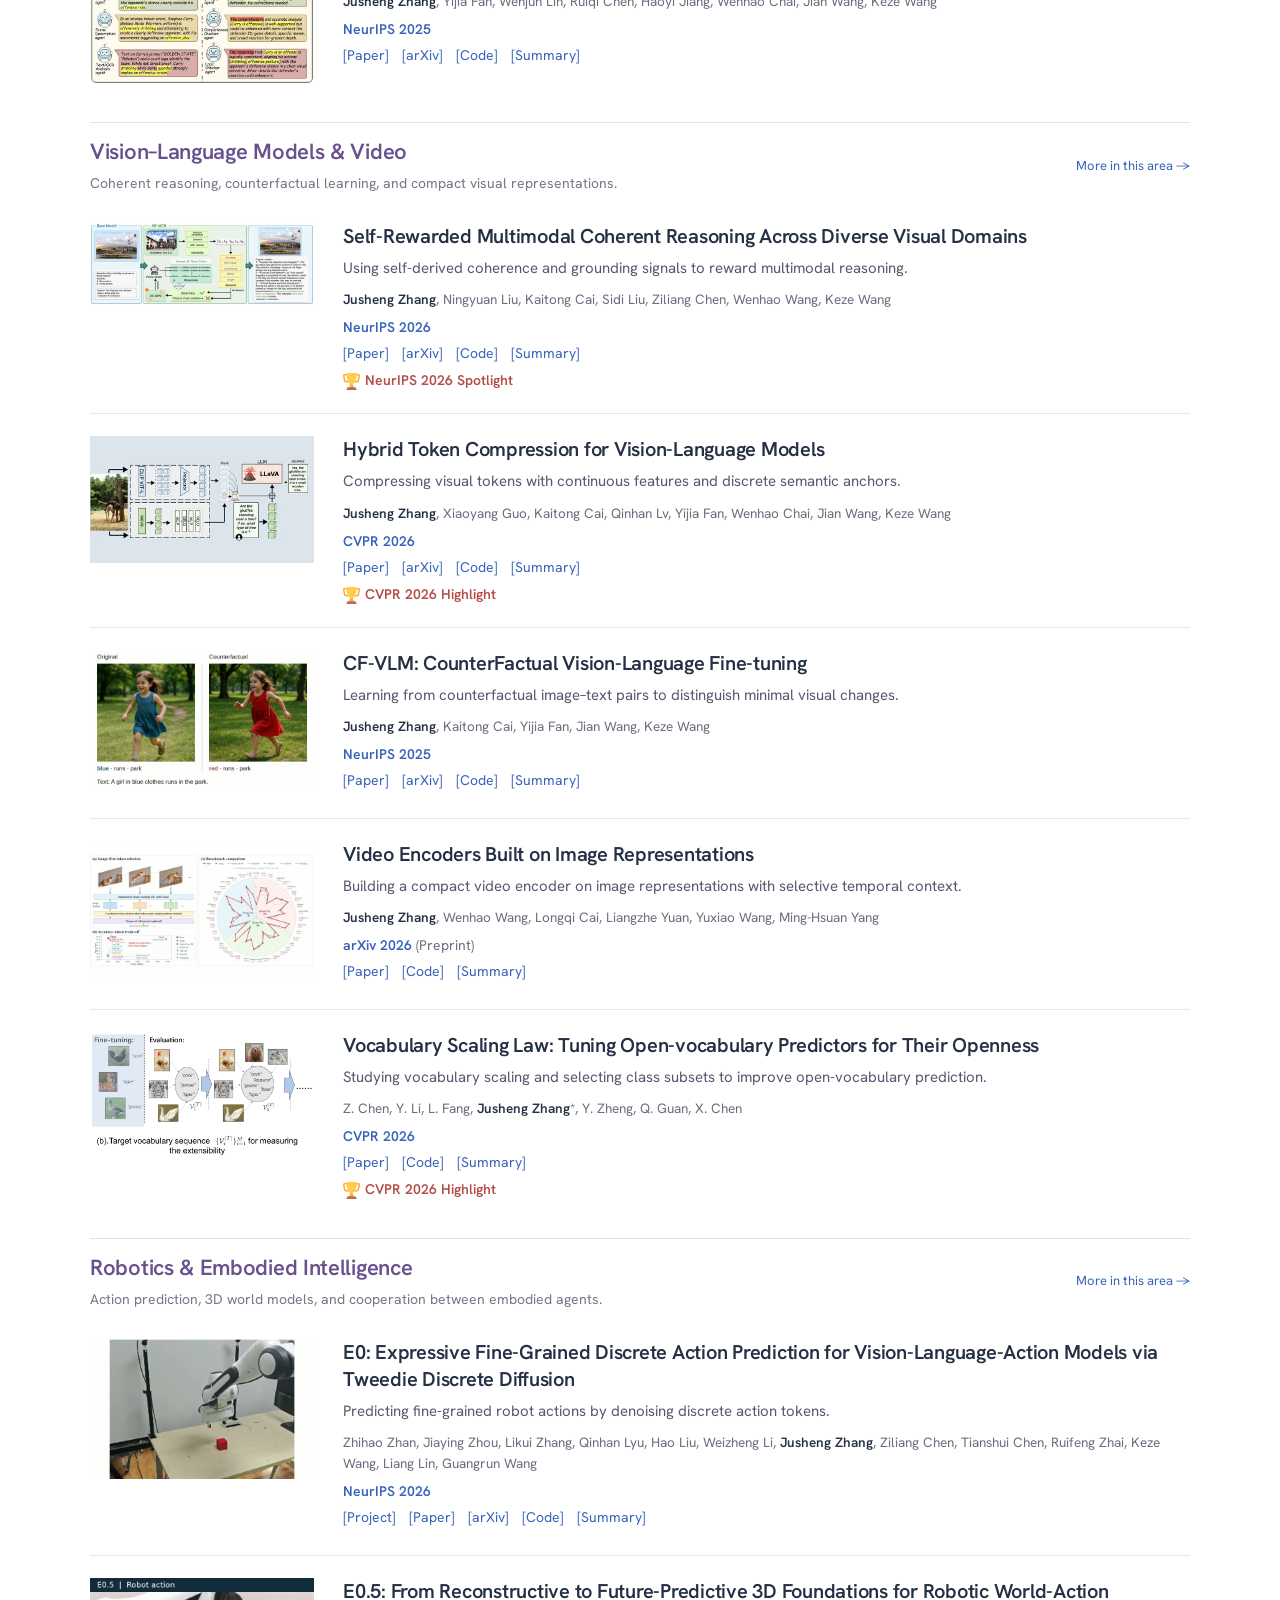
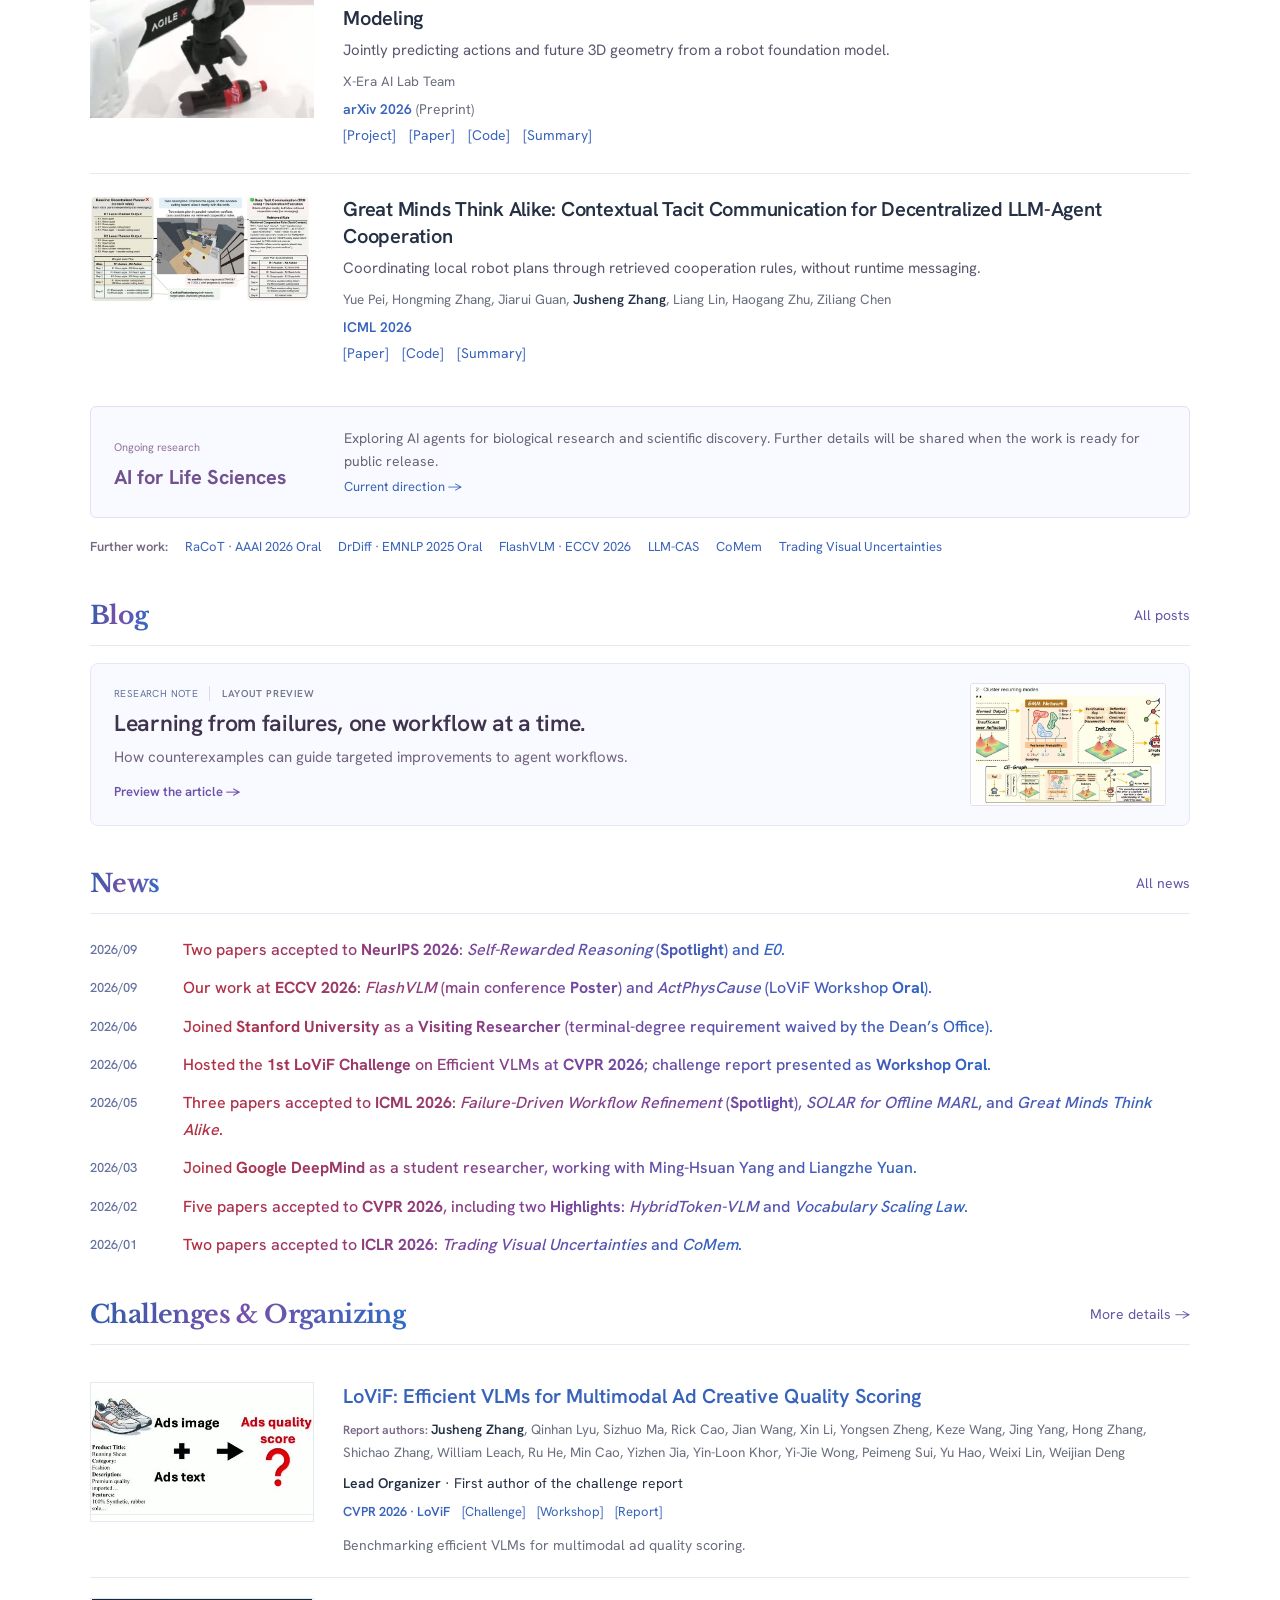
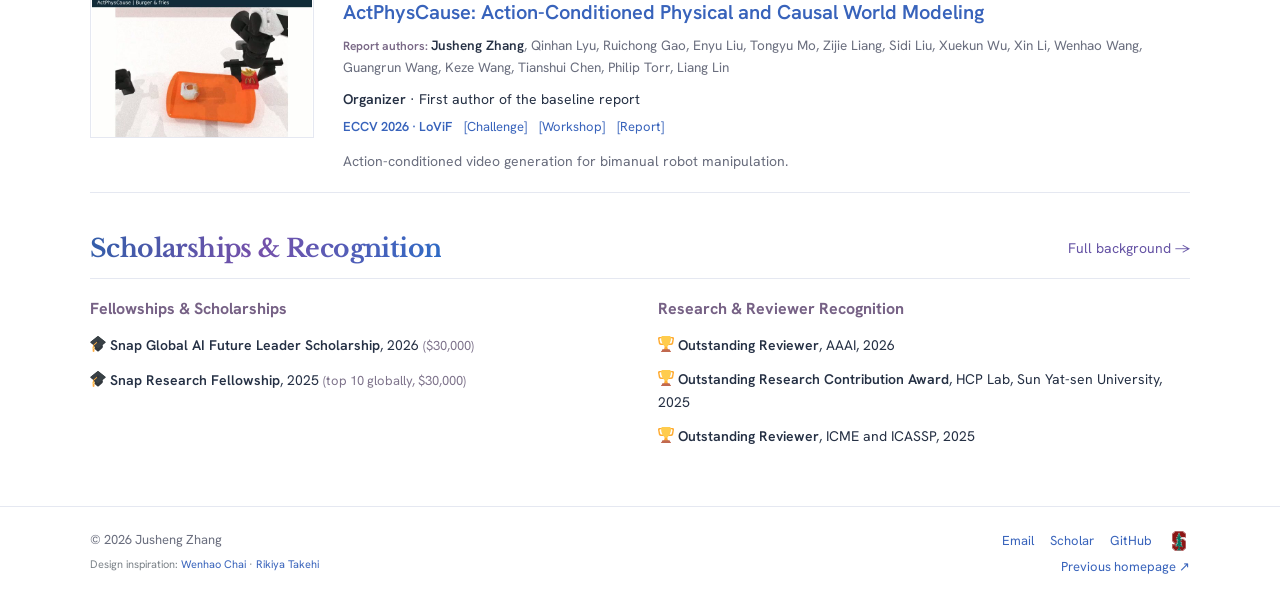
==== commit 16cb19ff: "Use the Stanford mark as the footer profile link" ====
--- a/index.html
+++ b/index.html
@@ -3,7 +3,7 @@
 <meta name="robots" content="index, follow"><meta name="description" content="Jusheng Zhang — research on AI agents, multimodal intelligence, and scientific discovery.">
 <link rel="canonical" href="https://jushengzhang.github.io/">
 <meta name="theme-color" content="#ffffff"><title>Research &amp; writing · Jusheng Zhang</title>
-<link rel="stylesheet" href="/style.css?v=e9be1439e2"><script defer src="/site.js?v=6d56d5592b"></script><script defer src="/analytics.js?v=f3d20c3ef8"></script></head>
+<link rel="stylesheet" href="/style.css?v=ed3b0c9515"><script defer src="/site.js?v=6d56d5592b"></script><script defer src="/analytics.js?v=f3d20c3ef8"></script></head>
 <body class="home-page"><a class="skip" href="#content">Skip to content</a>
 <header class="site-header"><div class="shell header-inner"><a class="wordmark" href="/">Jusheng Zhang</a><nav class="nav" aria-label="Main navigation"><a href="/" aria-current="page">Home</a><a href="/posts/">Blog</a><a href="/research/">Research</a><a href="/about/">About</a><a class="nav-github" href="https://github.com/jushengzhang" aria-label="GitHub"><svg aria-hidden="true" focusable="false" viewbox="0 0 496 512" xmlns="http://www.w3.org/2000/svg"><!--! Font Awesome Free 6.7.2 by @fontawesome - https://fontawesome.com License - https://fontawesome.com/license/free (Icons: CC BY 4.0, Fonts: SIL OFL 1.1, Code: MIT License) Copyright 2024 Fonticons, Inc. --><path d="M165.9 397.4c0 2-2.3 3.6-5.2 3.6-3.3.3-5.6-1.3-5.6-3.6 0-2 2.3-3.6 5.2-3.6 3-.3 5.6 1.3 5.6 3.6zm-31.1-4.5c-.7 2 1.3 4.3 4.3 4.9 2.6 1 5.6 0 6.2-2s-1.3-4.3-4.3-5.2c-2.6-.7-5.5.3-6.2 2.3zm44.2-1.7c-2.9.7-4.9 2.6-4.6 4.9.3 2 2.9 3.3 5.9 2.6 2.9-.7 4.9-2.6 4.6-4.6-.3-1.9-3-3.2-5.9-2.9zM244.8 8C106.1 8 0 113.3 0 252c0 110.9 69.8 205.8 169.5 239.2 12.8 2.3 17.3-5.6 17.3-12.1 0-6.2-.3-40.4-.3-61.4 0 0-70 15-84.7-29.8 0 0-11.4-29.1-27.8-36.6 0 0-22.9-15.7 1.6-15.4 0 0 24.9 2 38.6 25.8 21.9 38.6 58.6 27.5 72.9 20.9 2.3-16 8.8-27.1 16-33.7-55.9-6.2-112.3-14.3-112.3-110.5 0-27.5 7.6-41.3 23.6-58.9-2.6-6.5-11.1-33.3 2.6-67.9 20.9-6.5 69 27 69 27 20-5.6 41.5-8.5 62.8-8.5s42.8 2.9 62.8 8.5c0 0 48.1-33.6 69-27 13.7 34.7 5.2 61.4 2.6 67.9 16 17.7 25.8 31.5 25.8 58.9 0 96.5-58.9 104.2-114.8 110.5 9.2 7.9 17 22.9 17 46.4 0 33.7-.3 75.4-.3 83.6 0 6.5 4.6 14.4 17.3 12.1C428.2 457.8 496 362.9 496 252 496 113.3 383.5 8 244.8 8zM97.2 352.9c-1.3 1-1 3.3.7 5.2 1.6 1.6 3.9 2.3 5.2 1 1.3-1 1-3.3-.7-5.2-1.6-1.6-3.9-2.3-5.2-1zm-10.8-8.1c-.7 1.3.3 2.9 2.3 3.9 1.6 1 3.6.7 4.3-.7.7-1.3-.3-2.9-2.3-3.9-2-.6-3.6-.3-4.3.7zm32.4 35.6c-1.6 1.3-1 4.3 1.3 6.2 2.3 2.3 5.2 2.6 6.5 1 1.3-1.3.7-4.3-1.3-6.2-2.2-2.3-5.2-2.6-6.5-1zm-11.4-14.7c-1.6 1-1.6 3.6 0 5.9 1.6 2.3 4.3 3.3 5.6 2.3 1.6-1.3 1.6-3.9 0-6.2-1.4-2.3-4-3.3-5.6-2z"></path></svg></a></nav></div></header>
 <main id="content"><div class="shell"><section class="profile" id="home" aria-labelledby="home-title">
@@ -49,6 +49,6 @@
 </ul>
 </div>
 </section></div></main>
-<footer class="site-footer"><div class="shell footer-inner"><div><p>© 2026 Jusheng Zhang</p><p class="design-credit">Design inspiration: <a href="https://wenhaochai.com/">Wenhao Chai</a> · <a href="https://rikiyat.github.io/">Rikiya Takehi</a></p></div><div class="footer-right"><p><a href="mailto:jusheng@stanford.edu">Email</a><a href="https://scholar.google.com/citations?user=-EvMmxoAAAAJ">Scholar</a><a href="https://github.com/jushengzhang">GitHub</a><a href="https://profiles.stanford.edu/jusheng-zhang" title="Stanford Profile">Stanford</a></p><p><a href="/preview/writing/">Previous homepage ↗</a></p></div></div></footer>
+<footer class="site-footer"><div class="shell footer-inner"><div><p>© 2026 Jusheng Zhang</p><p class="design-credit">Design inspiration: <a href="https://wenhaochai.com/">Wenhao Chai</a> · <a href="https://rikiyat.github.io/">Rikiya Takehi</a></p></div><div class="footer-right"><p class="footer-links"><a href="mailto:jusheng@stanford.edu">Email</a><a href="https://scholar.google.com/citations?user=-EvMmxoAAAAJ">Scholar</a><a href="https://github.com/jushengzhang">GitHub</a><a class="footer-stanford" href="https://profiles.stanford.edu/jusheng-zhang" aria-label="Stanford Profile" title="Stanford Profile"><img src="/assets/logo-stanford.png" width="16" height="20" alt="" decoding="async"></a></p><p><a href="/preview/writing/">Previous homepage ↗</a></p></div></div></footer>
 <dialog class="lightbox" aria-labelledby="figure-title"><header><h2 id="figure-title">Research figure</h2><button type="button" data-dialog-close aria-label="Close figure">×</button></header><img alt=""><p class="caption"></p><div class="image-links"><a data-image-source>Original figure ↗</a><a data-image-paper>Paper ↗</a></div></dialog>
 </body></html>
--- a/style.css
+++ b/style.css
@@ -208,6 +208,15 @@
 /* Put the substance of the research back on the landing page. */
 .home-research { padding-top: 23px; }
 .research-topics > span { color: #88728f; font-size: 13px; }
+
+/* Keep the profile mark small and aligned with the footer text links. */
+.footer-right .footer-links { display: flex; align-items: center; justify-content: flex-end; flex-wrap: wrap; gap: 16px; min-height: 22px; }
+.footer-right .footer-links a { margin: 0; }
+.footer-stanford { display: inline-flex; align-items: center; justify-content: center; width: 22px; height: 22px; }
+.footer-stanford img { display: block; width: 16px; height: 20px; object-fit: contain; }
+@media (max-width: 640px) {
+  .footer-right .footer-links { justify-content: flex-start; }
+}
 
 /* Contact uses the same small blue icon treatment as the profile links. */
 #contact .contact-address {
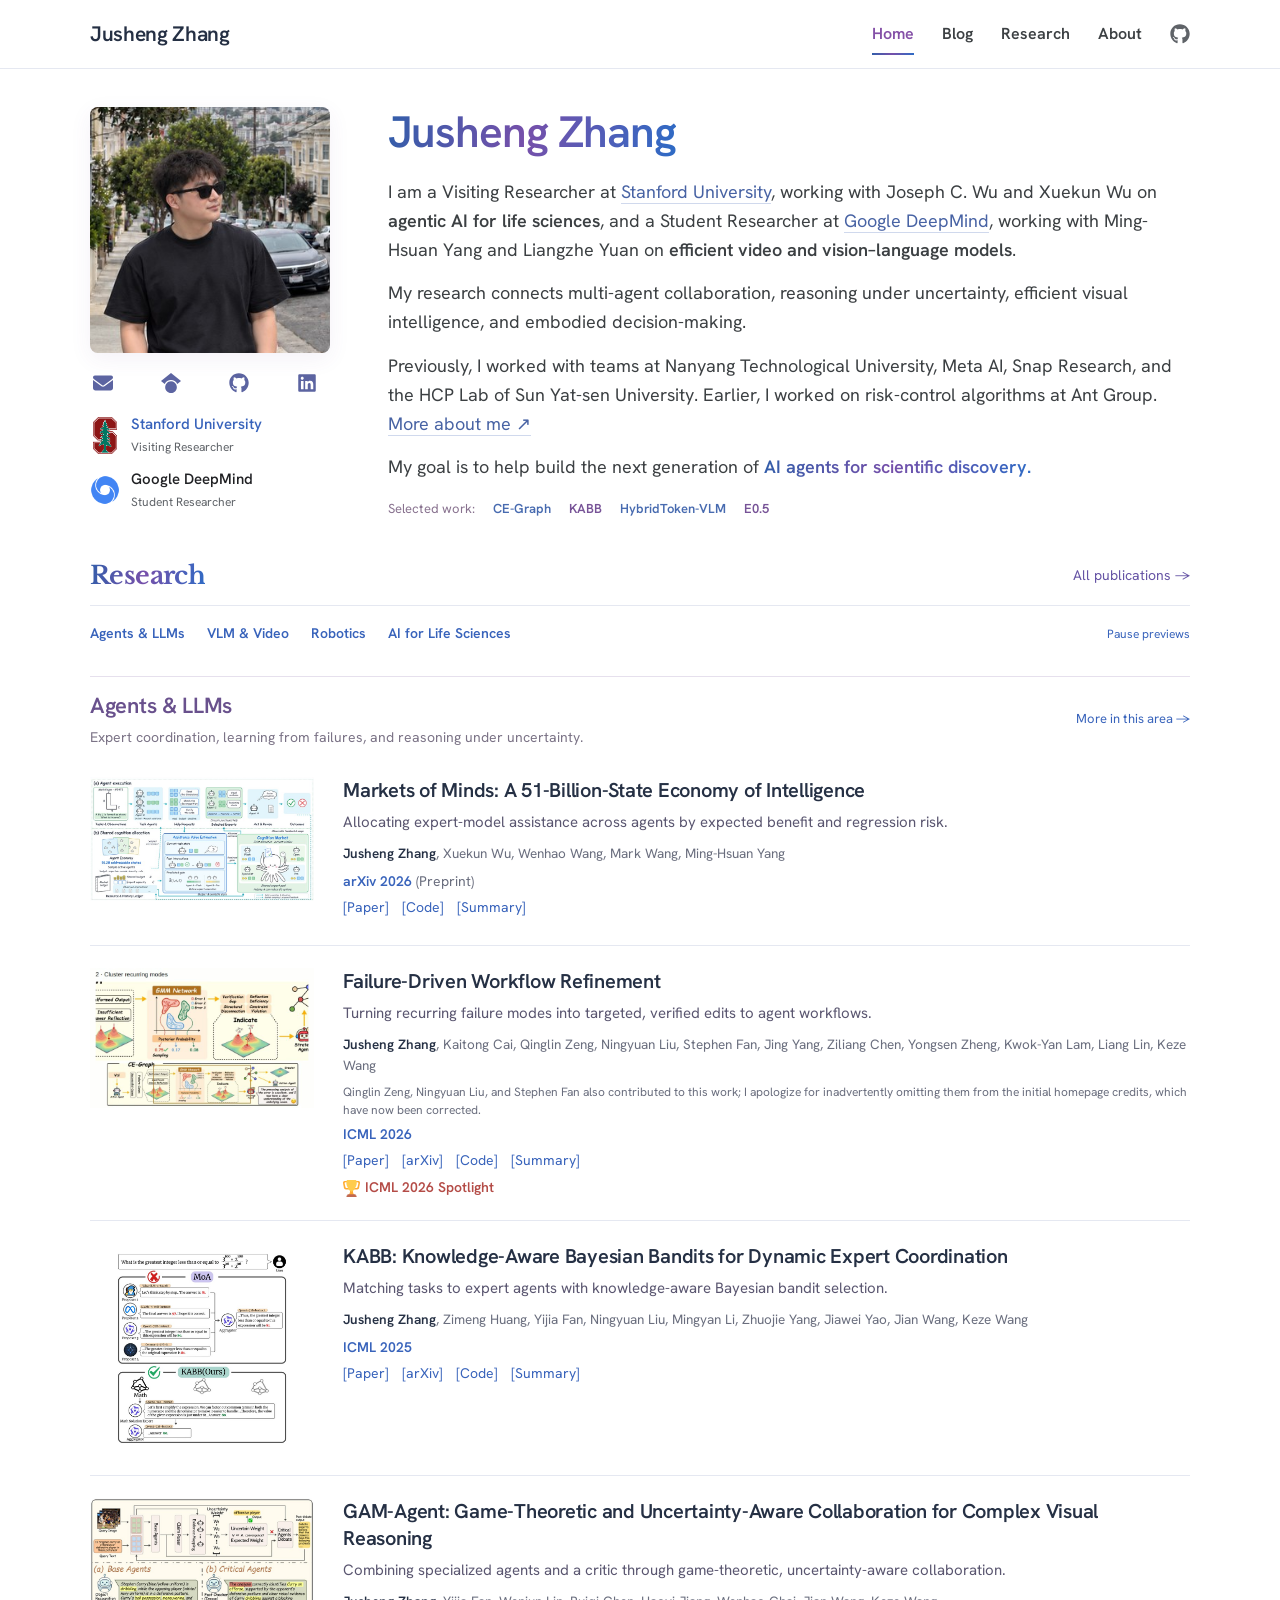
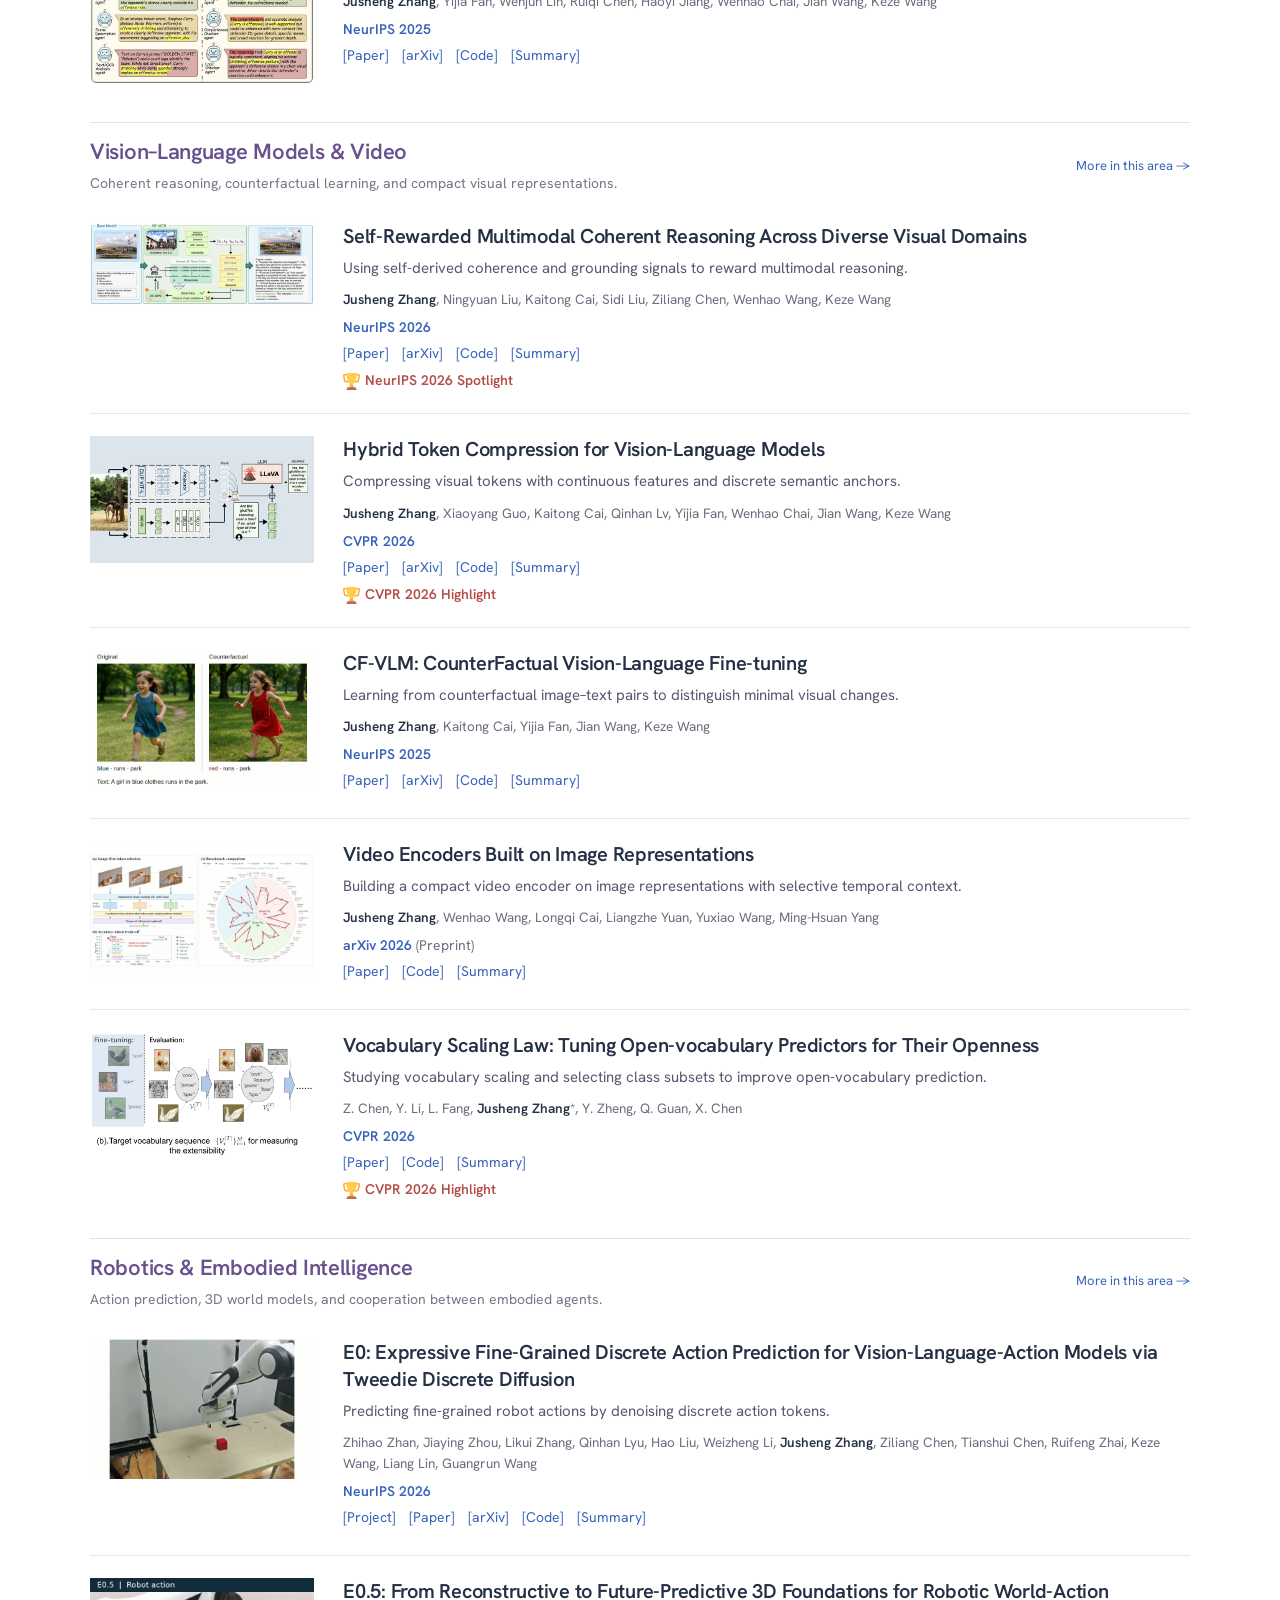
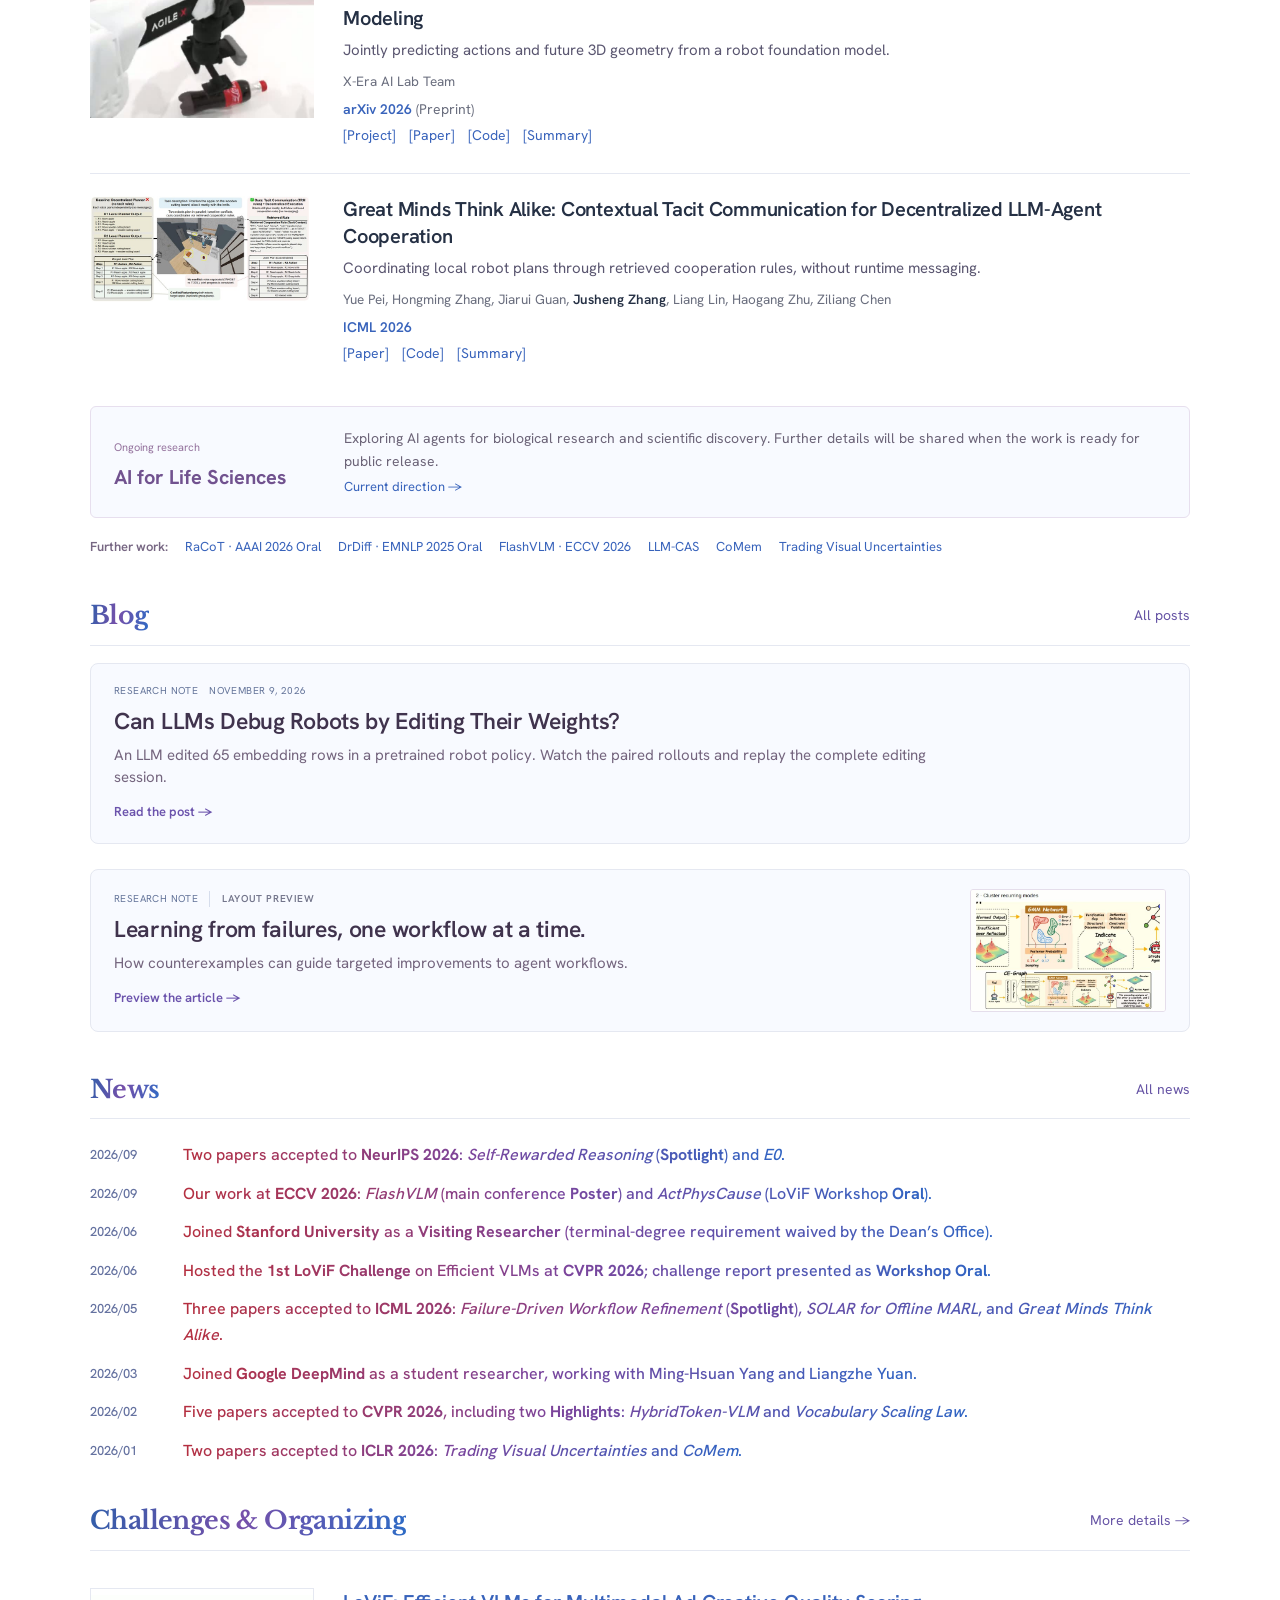
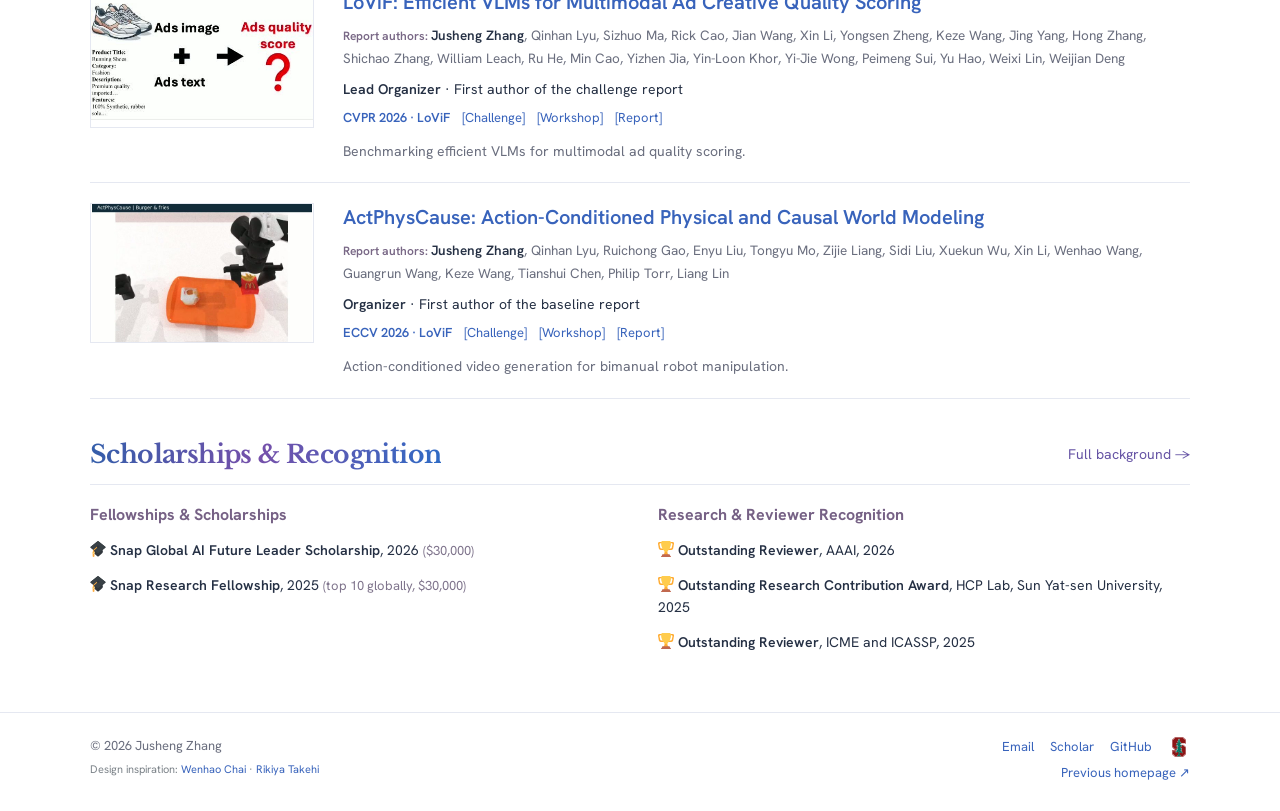
==== commit 3a369530: "Publish bilingual robot weight-debugging research blog" ====
--- a/index.html
+++ b/index.html
@@ -22,7 +22,7 @@
 <aside class="science-direction" id="science"><div><span class="direction-status">Ongoing research</span><h3>AI for Life Sciences</h3></div><p>Exploring AI agents for biological research and scientific discovery. Further details will be shared when the work is ready for public release.</p><a href="/research/?topic=life">Current direction →</a></aside>
 <p class="further-work"><strong>Further work:</strong> <a href="/research/#pub-c17">RaCoT · AAAI 2026 Oral</a><a href="/research/#pub-c9">DrDiff · EMNLP 2025 Oral</a><a href="/research/#pub-c22">FlashVLM · ECCV 2026</a><a href="/research/#pub-c14">LLM-CAS</a><a href="/research/#pub-c20">CoMem</a><a href="/research/#pub-c4">Trading Visual Uncertainties</a></p>
 </section>
-<section class="page-section blog-section" aria-labelledby="writing-title"><div class="section-heading"><h2 id="writing-title">Blog</h2><a class="subtle-link" href="/posts/">All posts</a></div><div class="blog-list"><a class="featured-note" href="/posts/ce-graph-preview/"><div class="note-copy"><div class="note-meta"><span>Research note</span><span class="draft-tag">Layout preview</span></div><h3>Learning from failures, one workflow at a time.</h3><p>How counterexamples can guide targeted improvements to agent workflows.</p><span class="read-link">Preview the article <span aria-hidden="true">→</span></span></div><div class="note-art"><img src="/assets/c1-poster.jpg" width="640" height="400" alt="CE-Graph: organizing recurring failures to refine agent workflows" loading="lazy"></div></a></div></section>
+<section class="page-section blog-section" aria-labelledby="writing-title"><div class="section-heading"><h2 id="writing-title">Blog</h2><a class="subtle-link" href="/posts/">All posts</a></div><div class="blog-list"><a class="featured-note" href="/posts/robot-weight-debugging/"><div class="note-copy"><div class="note-meta"><span>Research note</span><time datetime="2026-11-09">November 9, 2026</time></div><h3>Can LLMs Debug Robots by Editing Their Weights?</h3><p>An LLM edited 65 embedding rows in a pretrained robot policy. Watch the paired rollouts and replay the complete editing session.</p><span class="read-link">Read the post <span aria-hidden="true">→</span></span></div></a><a class="featured-note" href="/posts/ce-graph-preview/"><div class="note-copy"><div class="note-meta"><span>Research note</span><span class="draft-tag">Layout preview</span></div><h3>Learning from failures, one workflow at a time.</h3><p>How counterexamples can guide targeted improvements to agent workflows.</p><span class="read-link">Preview the article <span aria-hidden="true">→</span></span></div><div class="note-art"><img src="/assets/c1-poster.jpg" width="640" height="400" alt="CE-Graph: organizing recurring failures to refine agent workflows" loading="lazy"></div></a></div></section>
 <section class="page-section updates" id="news" aria-labelledby="updates-title"><div class="section-heading"><h2 id="updates-title">News</h2><a class="subtle-link" href="/about/#updates">All news</a></div><ul class="updates-list"><li><time datetime="2026-09">2026/09</time><div class="update-copy">Two papers accepted to <b>NeurIPS 2026</b>: <i>Self-Rewarded Reasoning</i> (<b>Spotlight</b>) and <i>E0</i>.</div></li><li><time datetime="2026-09">2026/09</time><div class="update-copy">Our work at <b>ECCV 2026</b>: <i>FlashVLM</i> (main conference <b>Poster</b>) and <i>ActPhysCause</i> (LoViF Workshop <b>Oral</b>).</div></li><li><time datetime="2026-06">2026/06</time><div class="update-copy">Joined <b>Stanford University</b> as a <b>Visiting Researcher</b> (terminal-degree requirement waived by the <abbr title="Dean’s Office of Academic Affairs">Dean’s Office</abbr>).</div></li><li><time datetime="2026-06">2026/06</time><div class="update-copy">Hosted the <b>1st LoViF Challenge</b> on Efficient VLMs at <b>CVPR 2026</b>; challenge report presented as <b>Workshop Oral</b>.</div></li><li><time datetime="2026-05">2026/05</time><div class="update-copy">Three papers accepted to <b>ICML 2026</b>: <i>Failure-Driven Workflow Refinement</i> (<b>Spotlight</b>), <i>SOLAR for Offline MARL</i>, and <i>Great Minds Think Alike</i>.</div></li><li><time datetime="2026-03">2026/03</time><div class="update-copy">Joined <b>Google DeepMind</b> as a student researcher, working with Ming-Hsuan Yang and Liangzhe Yuan.</div></li><li><time datetime="2026-02">2026/02</time><div class="update-copy">Five papers accepted to <b>CVPR 2026</b>, including two <b>Highlights</b>: <i>HybridToken-VLM</i> and <i>Vocabulary Scaling Law</i>.</div></li><li><time datetime="2026-01">2026/01</time><div class="update-copy">Two papers accepted to <b>ICLR 2026</b>: <i>Trading Visual Uncertainties</i> and <i>CoMem</i>.</div></li></ul></section>
 <section class="page-section home-challenges" id="challenges">
 <div class="section-heading"><h2>Challenges &amp; Organizing</h2><a class="subtle-link" href="/about/#challenges">More details →</a></div><hr/>
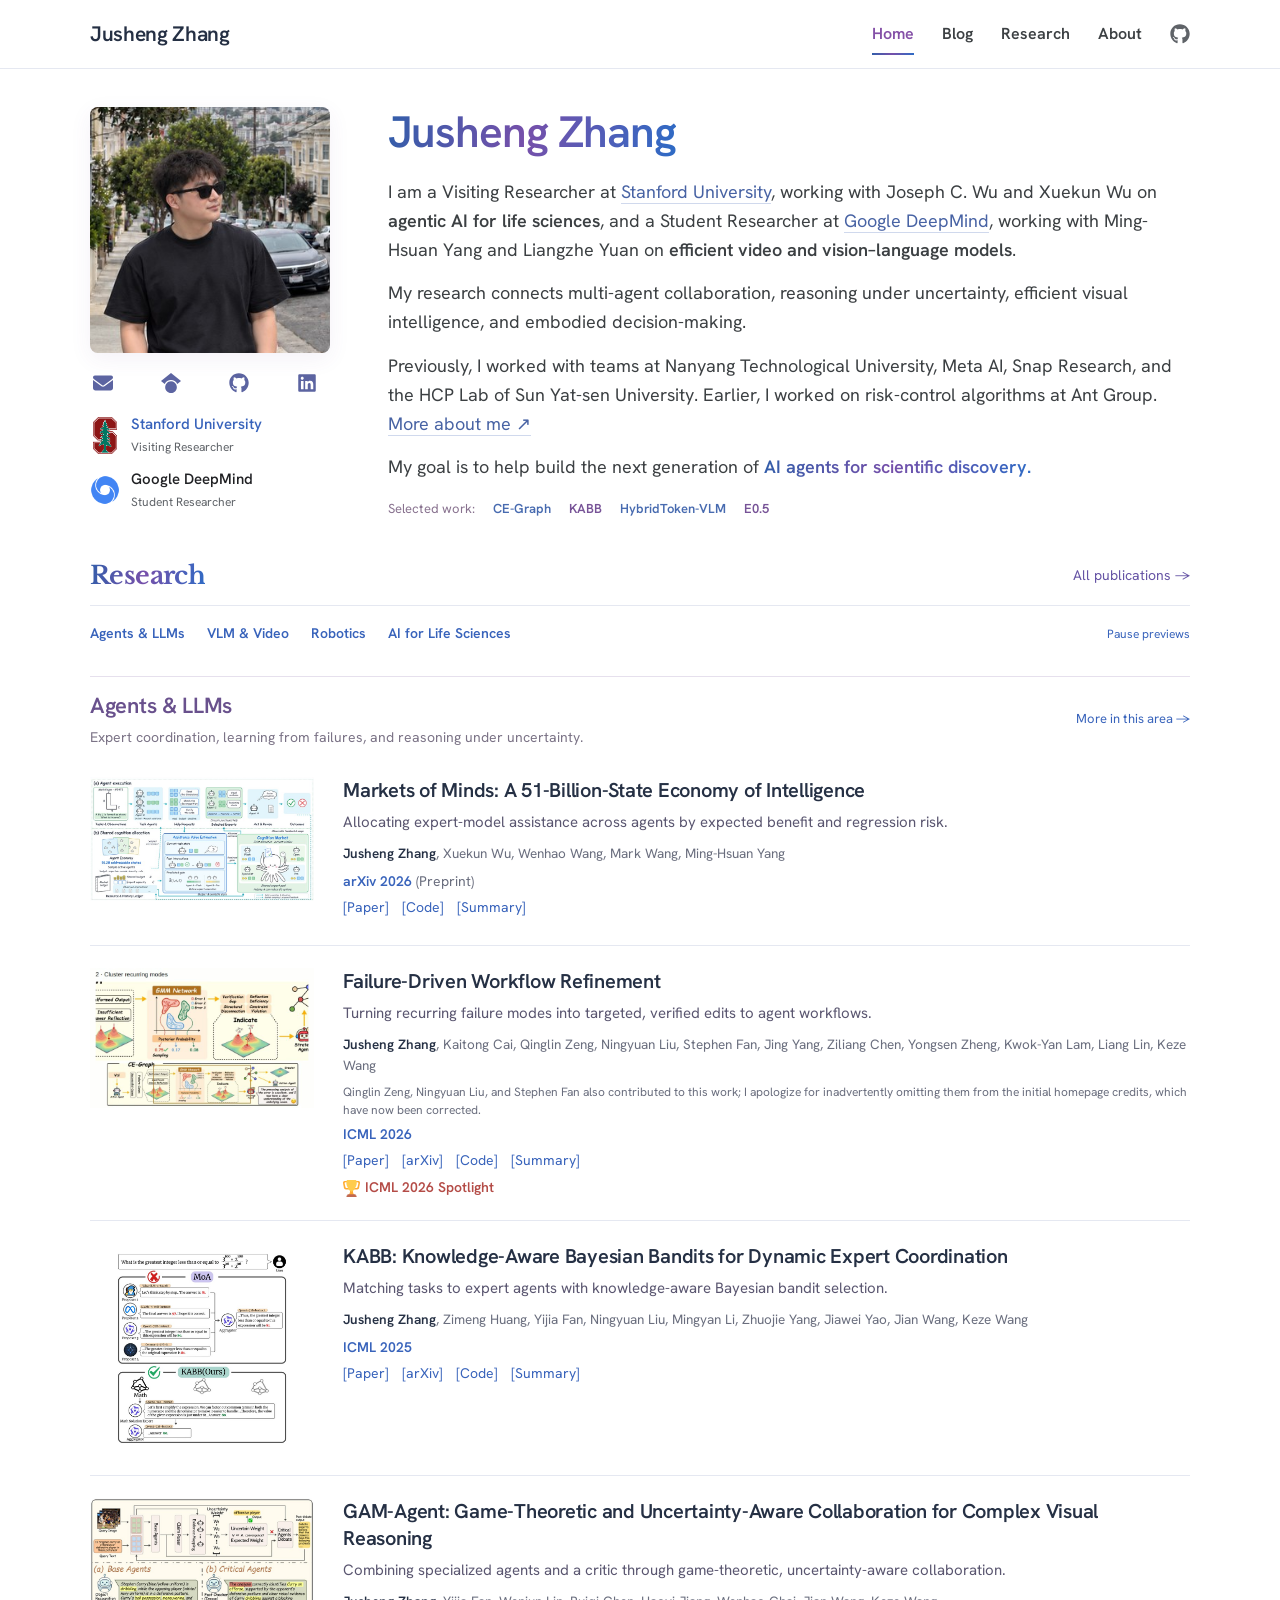
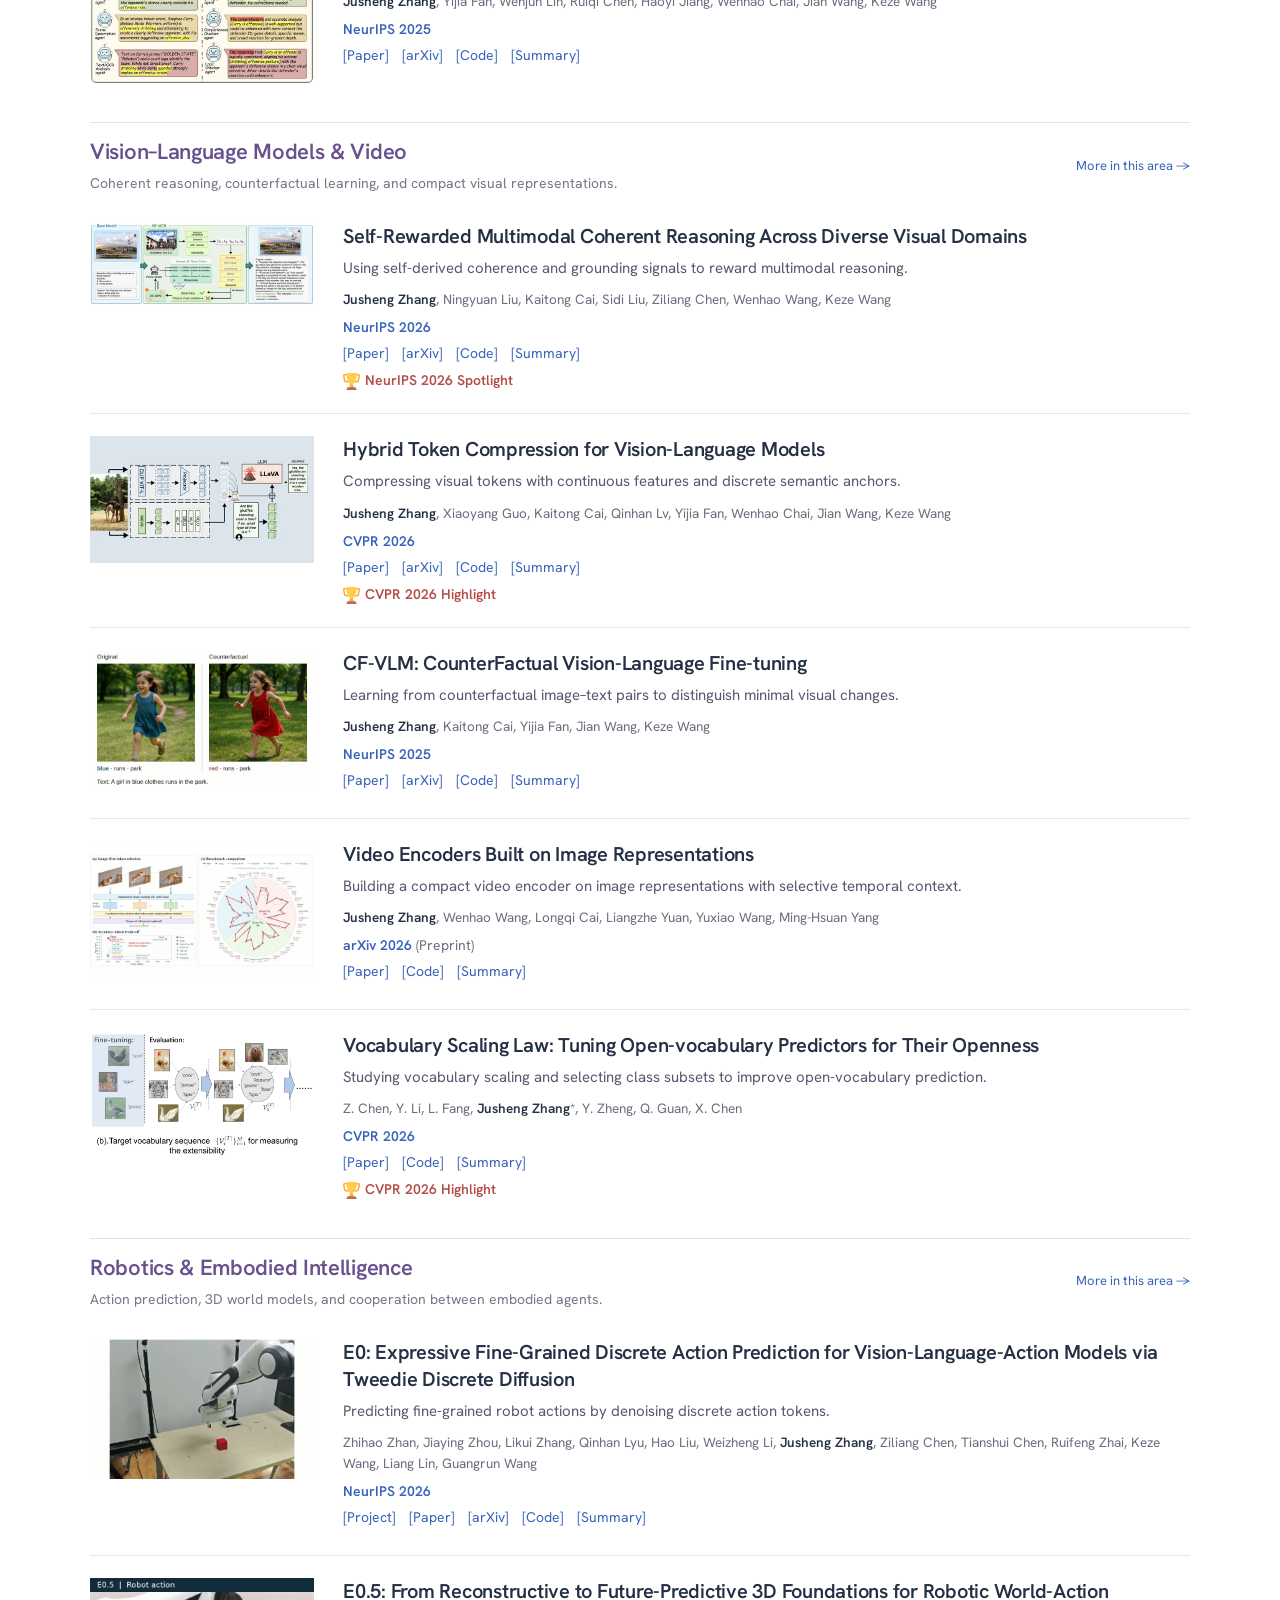
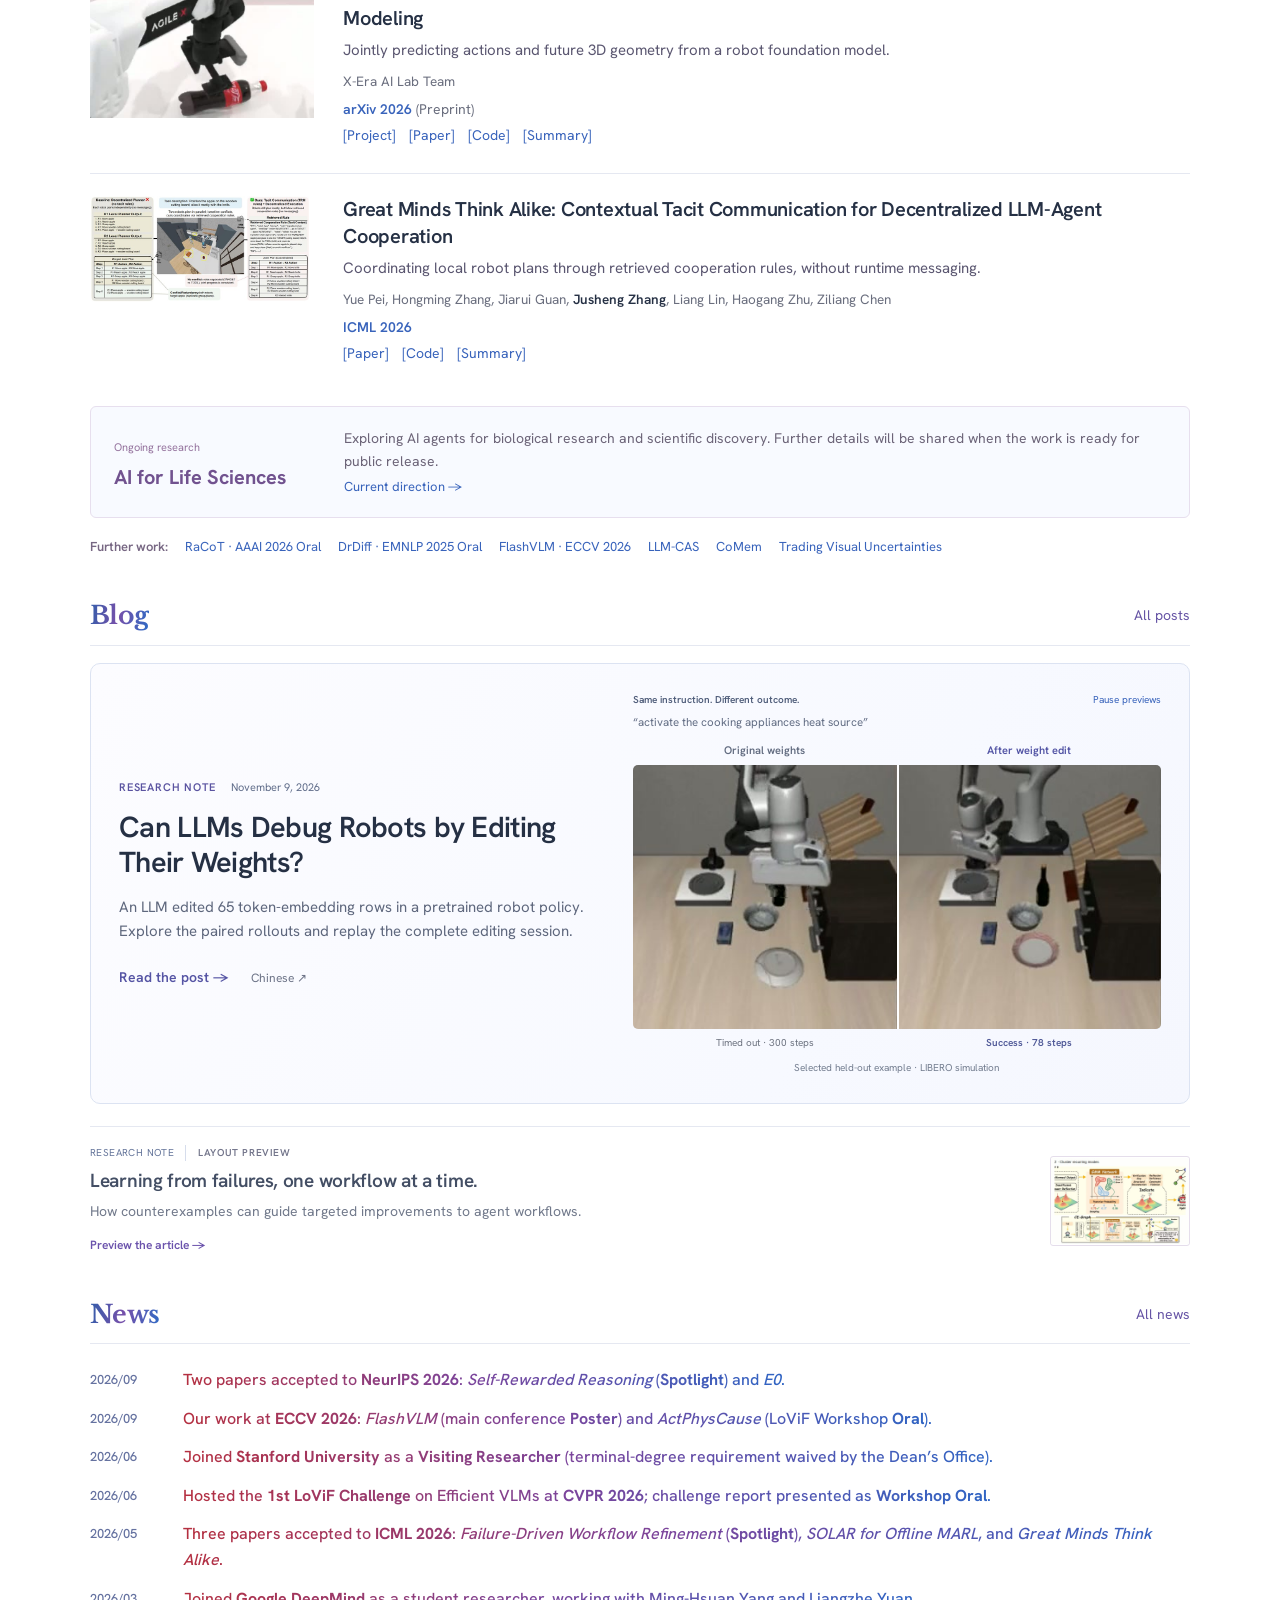
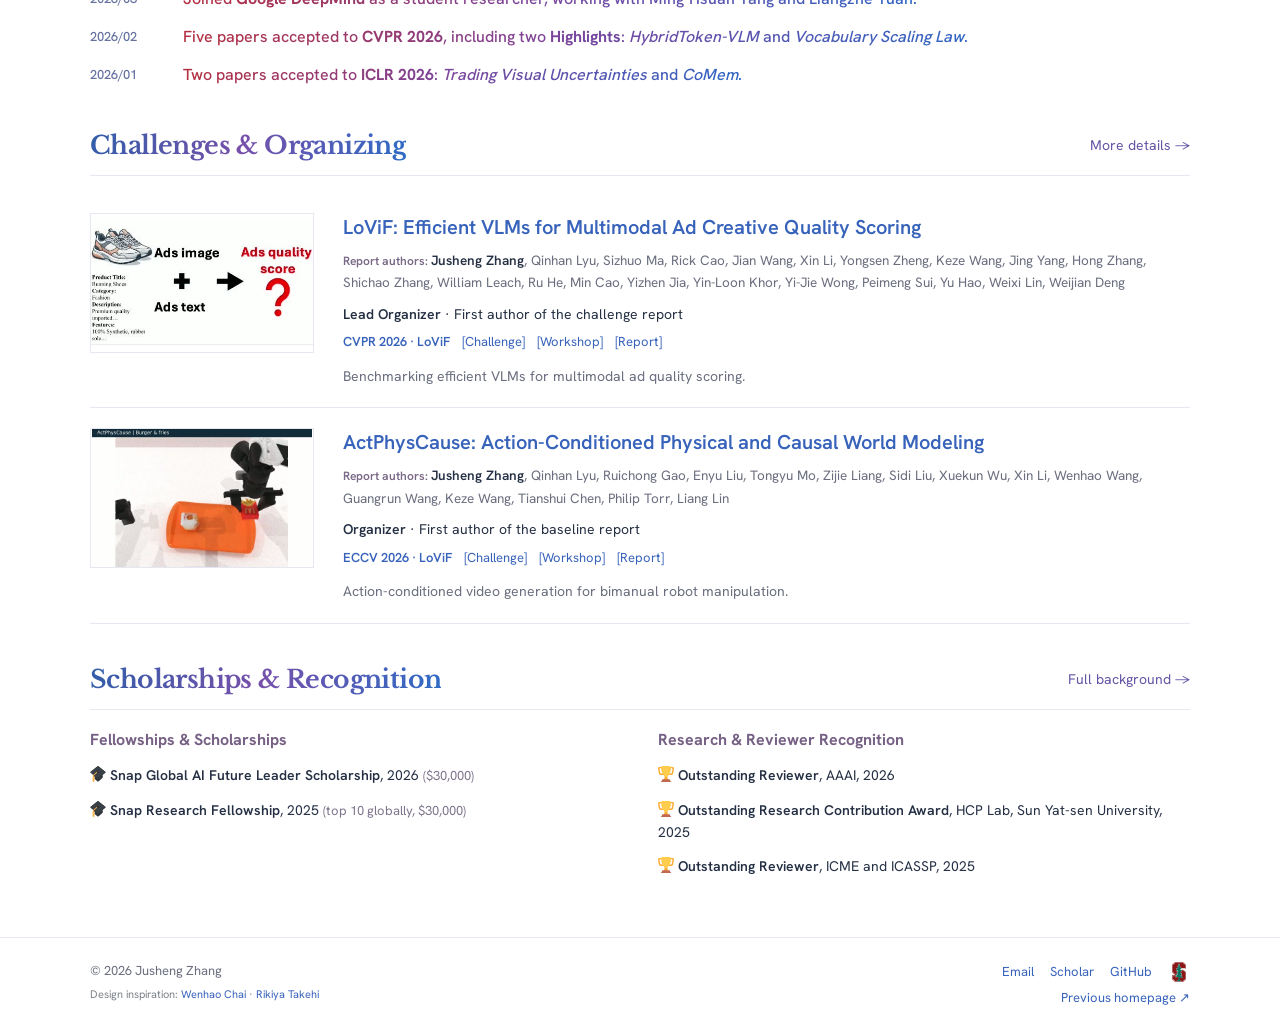
==== commit fe1261cf: "Give the robot blog a recorded before-and-after video cover" ====
--- a/index.html
+++ b/index.html
@@ -3,7 +3,7 @@
 <meta name="robots" content="index, follow"><meta name="description" content="Jusheng Zhang — research on AI agents, multimodal intelligence, and scientific discovery.">
 <link rel="canonical" href="https://jushengzhang.github.io/">
 <meta name="theme-color" content="#ffffff"><title>Research &amp; writing · Jusheng Zhang</title>
-<link rel="stylesheet" href="/style.css?v=ed3b0c9515"><script defer src="/site.js?v=6d56d5592b"></script><script defer src="/analytics.js?v=f3d20c3ef8"></script></head>
+<link rel="stylesheet" href="/style.css?v=b1797470d0"><script defer src="/site.js?v=6d56d5592b"></script><script defer src="/analytics.js?v=f3d20c3ef8"></script></head>
 <body class="home-page"><a class="skip" href="#content">Skip to content</a>
 <header class="site-header"><div class="shell header-inner"><a class="wordmark" href="/">Jusheng Zhang</a><nav class="nav" aria-label="Main navigation"><a href="/" aria-current="page">Home</a><a href="/posts/">Blog</a><a href="/research/">Research</a><a href="/about/">About</a><a class="nav-github" href="https://github.com/jushengzhang" aria-label="GitHub"><svg aria-hidden="true" focusable="false" viewbox="0 0 496 512" xmlns="http://www.w3.org/2000/svg"><!--! Font Awesome Free 6.7.2 by @fontawesome - https://fontawesome.com License - https://fontawesome.com/license/free (Icons: CC BY 4.0, Fonts: SIL OFL 1.1, Code: MIT License) Copyright 2024 Fonticons, Inc. --><path d="M165.9 397.4c0 2-2.3 3.6-5.2 3.6-3.3.3-5.6-1.3-5.6-3.6 0-2 2.3-3.6 5.2-3.6 3-.3 5.6 1.3 5.6 3.6zm-31.1-4.5c-.7 2 1.3 4.3 4.3 4.9 2.6 1 5.6 0 6.2-2s-1.3-4.3-4.3-5.2c-2.6-.7-5.5.3-6.2 2.3zm44.2-1.7c-2.9.7-4.9 2.6-4.6 4.9.3 2 2.9 3.3 5.9 2.6 2.9-.7 4.9-2.6 4.6-4.6-.3-1.9-3-3.2-5.9-2.9zM244.8 8C106.1 8 0 113.3 0 252c0 110.9 69.8 205.8 169.5 239.2 12.8 2.3 17.3-5.6 17.3-12.1 0-6.2-.3-40.4-.3-61.4 0 0-70 15-84.7-29.8 0 0-11.4-29.1-27.8-36.6 0 0-22.9-15.7 1.6-15.4 0 0 24.9 2 38.6 25.8 21.9 38.6 58.6 27.5 72.9 20.9 2.3-16 8.8-27.1 16-33.7-55.9-6.2-112.3-14.3-112.3-110.5 0-27.5 7.6-41.3 23.6-58.9-2.6-6.5-11.1-33.3 2.6-67.9 20.9-6.5 69 27 69 27 20-5.6 41.5-8.5 62.8-8.5s42.8 2.9 62.8 8.5c0 0 48.1-33.6 69-27 13.7 34.7 5.2 61.4 2.6 67.9 16 17.7 25.8 31.5 25.8 58.9 0 96.5-58.9 104.2-114.8 110.5 9.2 7.9 17 22.9 17 46.4 0 33.7-.3 75.4-.3 83.6 0 6.5 4.6 14.4 17.3 12.1C428.2 457.8 496 362.9 496 252 496 113.3 383.5 8 244.8 8zM97.2 352.9c-1.3 1-1 3.3.7 5.2 1.6 1.6 3.9 2.3 5.2 1 1.3-1 1-3.3-.7-5.2-1.6-1.6-3.9-2.3-5.2-1zm-10.8-8.1c-.7 1.3.3 2.9 2.3 3.9 1.6 1 3.6.7 4.3-.7.7-1.3-.3-2.9-2.3-3.9-2-.6-3.6-.3-4.3.7zm32.4 35.6c-1.6 1.3-1 4.3 1.3 6.2 2.3 2.3 5.2 2.6 6.5 1 1.3-1.3.7-4.3-1.3-6.2-2.2-2.3-5.2-2.6-6.5-1zm-11.4-14.7c-1.6 1-1.6 3.6 0 5.9 1.6 2.3 4.3 3.3 5.6 2.3 1.6-1.3 1.6-3.9 0-6.2-1.4-2.3-4-3.3-5.6-2z"></path></svg></a></nav></div></header>
 <main id="content"><div class="shell"><section class="profile" id="home" aria-labelledby="home-title">
@@ -22,7 +22,16 @@
 <aside class="science-direction" id="science"><div><span class="direction-status">Ongoing research</span><h3>AI for Life Sciences</h3></div><p>Exploring AI agents for biological research and scientific discovery. Further details will be shared when the work is ready for public release.</p><a href="/research/?topic=life">Current direction →</a></aside>
 <p class="further-work"><strong>Further work:</strong> <a href="/research/#pub-c17">RaCoT · AAAI 2026 Oral</a><a href="/research/#pub-c9">DrDiff · EMNLP 2025 Oral</a><a href="/research/#pub-c22">FlashVLM · ECCV 2026</a><a href="/research/#pub-c14">LLM-CAS</a><a href="/research/#pub-c20">CoMem</a><a href="/research/#pub-c4">Trading Visual Uncertainties</a></p>
 </section>
-<section class="page-section blog-section" aria-labelledby="writing-title"><div class="section-heading"><h2 id="writing-title">Blog</h2><a class="subtle-link" href="/posts/">All posts</a></div><div class="blog-list"><a class="featured-note" href="/posts/robot-weight-debugging/"><div class="note-copy"><div class="note-meta"><span>Research note</span><time datetime="2026-11-09">November 9, 2026</time></div><h3>Can LLMs Debug Robots by Editing Their Weights?</h3><p>An LLM edited 65 embedding rows in a pretrained robot policy. Watch the paired rollouts and replay the complete editing session.</p><span class="read-link">Read the post <span aria-hidden="true">→</span></span></div></a><a class="featured-note" href="/posts/ce-graph-preview/"><div class="note-copy"><div class="note-meta"><span>Research note</span><span class="draft-tag">Layout preview</span></div><h3>Learning from failures, one workflow at a time.</h3><p>How counterexamples can guide targeted improvements to agent workflows.</p><span class="read-link">Preview the article <span aria-hidden="true">→</span></span></div><div class="note-art"><img src="/assets/c1-poster.jpg" width="640" height="400" alt="CE-Graph: organizing recurring failures to refine agent workflows" loading="lazy"></div></a></div></section>
+<section class="page-section blog-section" aria-labelledby="writing-title"><div class="section-heading"><h2 id="writing-title">Blog</h2><a class="subtle-link" href="/posts/">All posts</a></div><div class="blog-list"><article class="blog-feature" aria-labelledby="robot-blog-title">
+<div class="blog-feature-copy"><div class="blog-feature-meta"><span>Research note</span><time datetime="2026-11-09">November 9, 2026</time></div>
+<h3 id="robot-blog-title"><a href="/posts/robot-weight-debugging/">Can LLMs Debug Robots by Editing Their Weights?</a></h3>
+<p>An LLM edited 65 token-embedding rows in a pretrained robot policy. Explore the paired rollouts and replay the complete editing session.</p>
+<div class="blog-feature-links"><a class="blog-read" href="/posts/robot-weight-debugging/">Read the post <span aria-hidden="true">→</span></a><a class="blog-language" href="/posts/robot-weight-debugging/zh.html" hreflang="zh-Hans" aria-label="Read the post in Chinese">Chinese <span aria-hidden="true">↗</span></a></div></div>
+<div class="blog-demo"><div class="blog-demo-heading"><span>Same instruction. Different outcome.</span><button type="button" class="text-button" data-motion-toggle aria-pressed="false">Pause previews</button></div>
+<p class="blog-demo-instruction">“activate the cooking appliances heat source”</p>
+<div class="blog-demo-labels" aria-hidden="true"><span>Original weights</span><span>After weight edit</span></div>
+<a class="blog-demo-media" href="/posts/robot-weight-debugging/#finding" aria-label="Watch the recorded robot comparison: original weights on the left, edited weights on the right."><img src="/assets/blog/robot-weight-debugging-poster.jpg" width="640" height="320" alt="Two views of the same simulated stove task: the original policy moves a plate; the edited policy turns on the stove." loading="lazy" decoding="async"><video data-src="/assets/blog/robot-weight-debugging-preview.mp4" poster="/assets/blog/robot-weight-debugging-poster.jpg" muted loop playsinline preload="none" aria-hidden="true" disablepictureinpicture></video></a>
+<div class="blog-demo-outcomes"><span>Timed out · 300 steps</span><span>Success · 78 steps</span></div><p class="blog-demo-caption">Selected held-out example · LIBERO simulation</p></div></article><div class="blog-draft"><a class="featured-note" href="/posts/ce-graph-preview/"><div class="note-copy"><div class="note-meta"><span>Research note</span><span class="draft-tag">Layout preview</span></div><h3>Learning from failures, one workflow at a time.</h3><p>How counterexamples can guide targeted improvements to agent workflows.</p><span class="read-link">Preview the article <span aria-hidden="true">→</span></span></div><div class="note-art"><img src="/assets/c1-poster.jpg" width="640" height="400" alt="CE-Graph: organizing recurring failures to refine agent workflows" loading="lazy"></div></a></div></div></section>
 <section class="page-section updates" id="news" aria-labelledby="updates-title"><div class="section-heading"><h2 id="updates-title">News</h2><a class="subtle-link" href="/about/#updates">All news</a></div><ul class="updates-list"><li><time datetime="2026-09">2026/09</time><div class="update-copy">Two papers accepted to <b>NeurIPS 2026</b>: <i>Self-Rewarded Reasoning</i> (<b>Spotlight</b>) and <i>E0</i>.</div></li><li><time datetime="2026-09">2026/09</time><div class="update-copy">Our work at <b>ECCV 2026</b>: <i>FlashVLM</i> (main conference <b>Poster</b>) and <i>ActPhysCause</i> (LoViF Workshop <b>Oral</b>).</div></li><li><time datetime="2026-06">2026/06</time><div class="update-copy">Joined <b>Stanford University</b> as a <b>Visiting Researcher</b> (terminal-degree requirement waived by the <abbr title="Dean’s Office of Academic Affairs">Dean’s Office</abbr>).</div></li><li><time datetime="2026-06">2026/06</time><div class="update-copy">Hosted the <b>1st LoViF Challenge</b> on Efficient VLMs at <b>CVPR 2026</b>; challenge report presented as <b>Workshop Oral</b>.</div></li><li><time datetime="2026-05">2026/05</time><div class="update-copy">Three papers accepted to <b>ICML 2026</b>: <i>Failure-Driven Workflow Refinement</i> (<b>Spotlight</b>), <i>SOLAR for Offline MARL</i>, and <i>Great Minds Think Alike</i>.</div></li><li><time datetime="2026-03">2026/03</time><div class="update-copy">Joined <b>Google DeepMind</b> as a student researcher, working with Ming-Hsuan Yang and Liangzhe Yuan.</div></li><li><time datetime="2026-02">2026/02</time><div class="update-copy">Five papers accepted to <b>CVPR 2026</b>, including two <b>Highlights</b>: <i>HybridToken-VLM</i> and <i>Vocabulary Scaling Law</i>.</div></li><li><time datetime="2026-01">2026/01</time><div class="update-copy">Two papers accepted to <b>ICLR 2026</b>: <i>Trading Visual Uncertainties</i> and <i>CoMem</i>.</div></li></ul></section>
 <section class="page-section home-challenges" id="challenges">
 <div class="section-heading"><h2>Challenges &amp; Organizing</h2><a class="subtle-link" href="/about/#challenges">More details →</a></div><hr/>
--- a/style.css
+++ b/style.css
@@ -361,6 +361,77 @@
 .home-honors .plain li { font-size: 14px; line-height: 1.6; margin: 0 0 12px; }
 .home-honors .inline-icon { display: inline-block; width: 16px; height: 16px; vertical-align: -2px; margin-right: 4px; }
 .home-honors .honor-detail { color: #7f748c; font-size: 13px; }
+
+/* A real rollout, with a matched before/after view, leads the published blog. */
+.blog-list { display: grid; gap: 22px; }
+.blog-feature {
+  display: grid;
+  grid-template-columns: minmax(0, .95fr) minmax(0, 1.05fr);
+  align-items: center;
+  gap: 36px;
+  padding: 28px;
+  border: 1px solid #dce3f2;
+  border-radius: 10px;
+  background: linear-gradient(120deg, #fcfcff 0%, #f7f9ff 68%, #f5f7fe 100%);
+}
+.blog-feature-copy { min-width: 0; }
+.blog-feature-meta {
+  display: flex;
+  flex-wrap: wrap;
+  gap: 5px 16px;
+  margin-bottom: 15px;
+  color: #606d8a;
+  font-size: 11px;
+  line-height: 1.5;
+}
+.blog-feature-meta > span { color: #5a53a0; font-weight: 600; letter-spacing: .8px; text-transform: uppercase; }
+.blog-feature h3 { font: 600 29px/1.2 var(--body); letter-spacing: -.7px; margin: 0 0 15px; }
+.blog-feature h3 a { color: var(--ink); }
+.blog-feature h3 a:hover { color: var(--blue); text-decoration: none; }
+.blog-feature-copy > p { color: #5e677d; font-size: 15px; line-height: 1.65; margin: 0 0 23px; }
+.blog-feature-links { display: flex; align-items: center; flex-wrap: wrap; gap: 10px 22px; }
+.blog-read { font-size: 14px; font-weight: 600; color: #5554a4; }
+.blog-language { color: #6b7286; font-size: 12px; }
+.blog-demo { min-width: 0; }
+.blog-demo-heading { display: flex; align-items: center; justify-content: space-between; gap: 10px; font-size: 10px; line-height: 1.5; }
+.blog-demo-heading > span { font-weight: 600; color: #4e5c79; }
+.blog-demo-heading .text-button { font-size: 10px; white-space: nowrap; }
+.blog-demo-instruction { font-size: 11.5px; line-height: 1.45; color: #626d84; margin: 7px 0 12px; }
+.blog-demo-labels, .blog-demo-outcomes { display: grid; grid-template-columns: 1fr 1fr; text-align: center; }
+.blog-demo-labels { font-size: 11px; line-height: 1.4; font-weight: 600; margin-bottom: 7px; color: #626c80; }
+.blog-demo-labels > :last-child { color: #5153a4; }
+.blog-demo-media { display: block; position: relative; aspect-ratio: 2 / 1; overflow: hidden; border-radius: 5px; background: #e8e9ed; }
+.blog-demo-media::after { content: ''; position: absolute; top: 0; bottom: 0; left: 50%; width: 2px; background: #fff; pointer-events: none; }
+.blog-demo-media img, .blog-demo-media video { display: block; width: 100%; height: 100%; object-fit: contain; }
+.blog-demo-media video { position: absolute; inset: 0; opacity: 0; }
+.blog-demo-media video.is-playing { opacity: 1; }
+.blog-demo-media:hover { outline: 1px solid #808ec2; outline-offset: 3px; }
+.blog-demo-outcomes { margin-top: 7px; font-size: 10px; line-height: 1.4; color: #6e7481; }
+.blog-demo-outcomes > :last-child { color: #4e5897; font-weight: 600; }
+.blog-demo-caption { font-size: 10px; line-height: 1.5; color: #747e90; text-align: center; margin: 10px 0 0; }
+.blog-draft .featured-note { padding: 18px 0 0; border: 0; border-top: 1px solid var(--line); border-radius: 0; background: transparent; grid-template-columns: minmax(0, 1fr) 140px; gap: 28px; }
+.blog-draft .featured-note h3 { font-size: 19px; color: #434e64; }
+.blog-draft .featured-note p { font-size: 14px; color: #71798b; }
+.blog-draft .note-art img { width: 140px; height: 90px; }
+.blog-draft .read-link { font-size: 12px; }
+@media (max-width: 840px) {
+  .blog-feature { grid-template-columns: 1fr; gap: 25px; padding: 25px; }
+  .blog-feature h3 { max-width: 28ch; font-size: 28px; }
+  .blog-feature-copy > p { max-width: 65ch; margin-bottom: 18px; }
+  .blog-demo { width: 100%; max-width: 560px; justify-self: center; }
+}
+@media (max-width: 480px) {
+  .blog-feature { padding: 19px 17px; gap: 23px; }
+  .blog-feature h3 { font-size: 25px; line-height: 1.22; letter-spacing: -.5px; }
+  .blog-feature-meta { margin-bottom: 12px; font-size: 10px; }
+  .blog-feature-copy > p { font-size: 14px; line-height: 1.6; }
+  .blog-demo-heading { flex-wrap: wrap; gap: 4px 12px; }
+  .blog-demo-instruction { font-size: 11px; }
+  .blog-demo-labels { font-size: 10px; }
+  .blog-draft .featured-note { grid-template-columns: minmax(0, 1fr) 78px; gap: 12px; padding-top: 20px; }
+  .blog-draft .featured-note h3 { font-size: 17px; }
+  .blog-draft .note-art img { width: 78px; height: auto; aspect-ratio: 1; }
+}
 @media (max-width: 800px) {
   .research-recognition { grid-template-columns: 1fr; }
   .research-recognition > a, .research-recognition > div { padding: 11px 16px; border-right: 0; border-bottom: 1px solid #e7dfef; }
